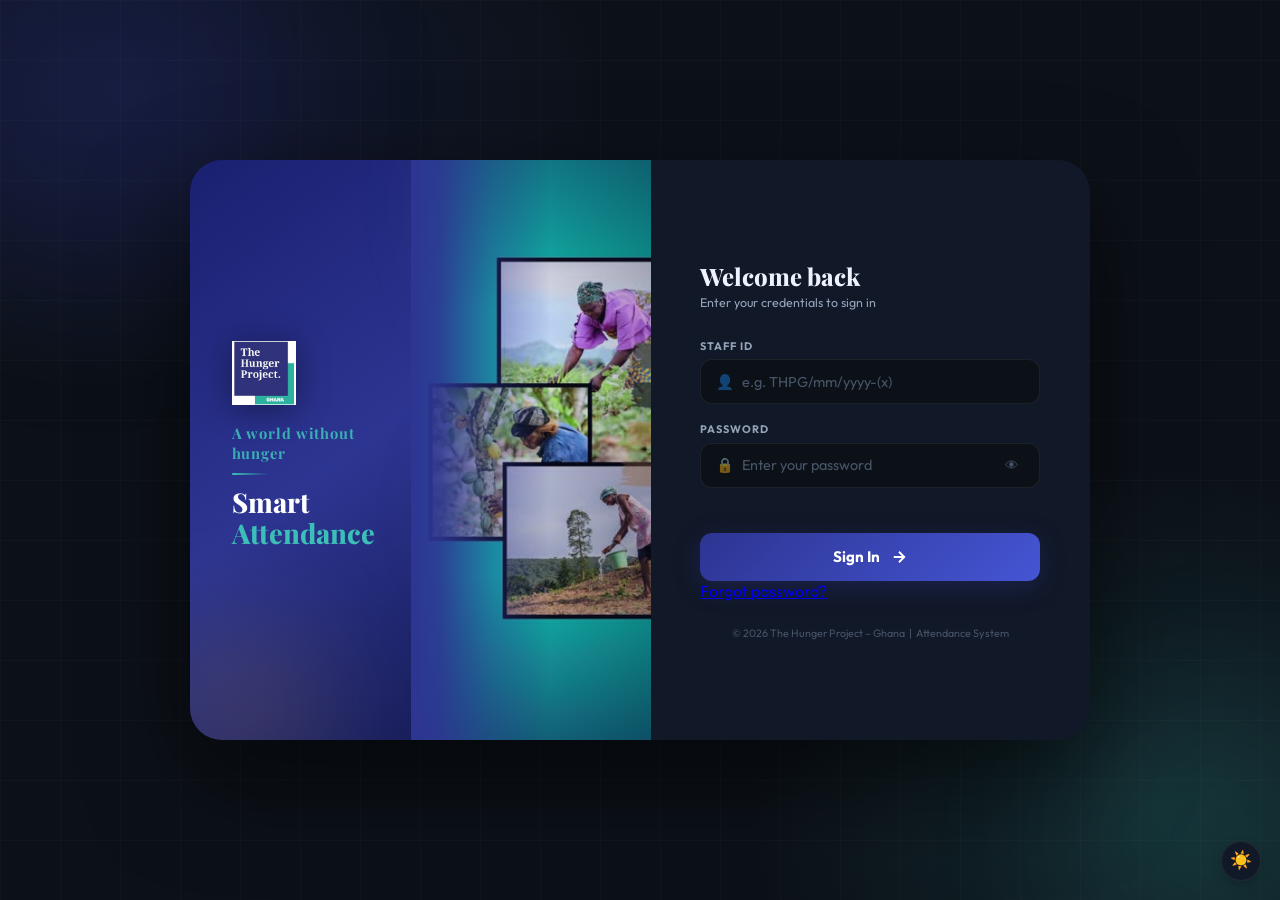
==== index.html @ f808140c "Update index.html" ====
<!DOCTYPE html>
<html lang="en" data-theme="dark">
<head>
<meta charset="UTF-8">
<meta name="viewport" content="width=device-width, initial-scale=1.0">
<link rel="manifest" href="manifest.json">
<meta name="theme-color" content="#2D3592">
<meta name="apple-mobile-web-app-capable" content="yes">
<meta name="apple-mobile-web-app-status-bar-style" content="black-translucent">
<meta name="apple-mobile-web-app-title" content="Attendance">
<link rel="apple-touch-icon" href="icon-192.png">
<title>THP-Ghana Attendance</title>
<link href="https://fonts.googleapis.com/css2?family=Playfair+Display:wght@700;800&family=Outfit:wght@300;400;500;600;700&display=swap" rel="stylesheet">
<link rel="stylesheet" href="styles.css">
<script src="https://cdnjs.cloudflare.com/ajax/libs/qrcodejs/1.0.0/qrcode.min.js"></script>
</head>
<body>

<button class="theme-btn" id="theme-toggle" onclick="toggleTheme()" title="Toggle theme">🌙</button>
<div id="bg"></div>
<div class="orb orb-1"></div><div class="orb orb-2"></div><div class="orb orb-3"></div>
<!-- Loading overlay — blocks UI until data is ready -->
<div id="loading-overlay">
  <div class="lo-ring">
    <div class="lo-spinner"></div>
    <img class="lo-logo" src="[data-uri]" alt="THP">
  </div>
  <div class="lo-text" id="lo-text">Loading your dashboard…</div>
</div>

<div id="setup-banner">
  <p>⚡ <strong>Connect Google Sheets</strong> — Paste your Apps Script URL to enable cloud backup &amp; email notifications</p>
  <input type="text" id="banner-url" placeholder="https://script.google.com/macros/s/AKfycbxYjyPS7HHfVCheKSUi-gYm_a02tpxhz4aleReROhkvE8Zv3dFxdkKAJzH16gHcIsD77g/exec">
  <button class="btn-banner-save" onclick="SYNC.saveUrl('banner-url')">Save &amp; Connect</button>
  <button class="btn-banner-dis"  onclick="SYNC.dismissBanner()">Later</button>
</div>

<!-- ═══ LOGIN ═══ -->
<section id="login-view" class="view active">
  <div class="lc-wrap">
    <!-- Left panel -->
    <div class="lc-left">
      <div class="lc-left-inner">
        <div class="lc-brand-col">
        <img src="[data-uri]" alt="THP-Ghana" class="lc-logo">
        <div class="lc-tagline">A world without hunger</div>
        <div class="lc-rule"></div>
        <div class="lc-title">Smart<br><span>Attendance</span></div>
</div>
        <div class="lc-video-wrap">
          <video class="lc-video" autoplay muted loop playsinline preload="metadata" poster="farmers-poster.jpg">
            <source src="farmers.mp4" type="video/mp4">
          </video>
        </div>
      </div>
      <!-- floating decorations -->
      <div class="lc-blob lc-blob-1"></div>
      <div class="lc-blob lc-blob-2"></div>
      <div class="lc-blob lc-blob-3"></div>
    </div>
    <!-- Right panel — single unified form -->
    <div class="lc-right">
      <div class="lc-form-wrap">
        <div class="lc-form-logo">
          <img src="[data-uri]" alt="THP">
        </div>
        <div class="lc-form-title">Welcome back</div>
        <div class="lc-form-sub">Enter your credentials to sign in</div>
        <div class="lc-field">
          <label>Staff ID</label>
          <div class="lc-input-wrap">
            <span class="lc-icon">👤</span>
            <input type="text" id="uni-id" placeholder="e.g. THPG/mm/yyyy-(x)" autocomplete="off" oninput="this.value=this.value.toUpperCase()">
          </div>
        </div>
        <div class="lc-field">
          <label>Password</label>
          <div class="lc-input-wrap">
            <span class="lc-icon">🔒</span>
            <input type="password" id="uni-pass" placeholder="Enter your password" onkeydown="if(event.key==='Enter')APP.loginAuto()">
            <button class="lc-eye" onclick="togglePass()" id="eye-btn" title="Show/hide">👁</button>
          </div>
        </div>
        <div id="lc-err" class="lc-err"></div>
        <button class="lc-btn" onclick="APP.loginAuto()">
          <span>Sign In</span>
          <svg width="18" height="18" viewBox="0 0 24 24" fill="none" stroke="currentColor" stroke-width="2.5"><path d="M5 12h14M12 5l7 7-7 7"/></svg>
        </button>
        <div class="lc-forgot"><a href="#" onclick="APP.showForgotPass();return false">Forgot password?</a></div>
        <!-- Forgot Password Panel -->
        <div id="forgot-panel" style="display:none">
          <div class="lc-form-title" style="font-size:1.15rem;margin-top:.5rem">Reset Password</div>
          <div class="lc-form-sub">Enter your Staff ID. We'll send a temporary password to your registered email.</div>
          <div class="lc-field">
            <label>Staff ID</label>
            <div class="lc-input-wrap">
              <span class="lc-icon">👤</span>
              <input type="text" id="forgot-id" placeholder="e.g. THPG/mm/yyyy" autocomplete="off" oninput="this.value=this.value.toUpperCase()">
            </div>
          </div>
          <div id="forgot-msg" style="min-height:18px;font-size:.8rem;margin-bottom:.5rem"></div>
          <button class="lc-btn" style="background:linear-gradient(135deg,#3DBFB8,#2D3592)" onclick="APP.forgotPassword()">
            <span>Send Temporary Password</span>
          </button>
          <div class="lc-forgot" style="margin-top:.8rem"><a href="#" onclick="APP.showLoginForm();return false">← Back to Sign In</a></div>
        </div>
        <div class="lc-foot">© 2026 The Hunger Project – Ghana &nbsp;|&nbsp; Attendance System</div>
      </div>
    </div>
  </div>
</section>


<!-- ═══ STAFF VIEW ═══ -->
<section id="staff-view" class="view">
  <div class="topbar"><img src="[data-uri]" alt="Logo"><button class="menu-btn" onclick="toggleSB('sb-staff')">☰</button></div>
  <div class="shell">
    <nav class="sidebar" id="sb-staff">
      <div class="sb-logo"><img src="[data-uri]" alt="Logo"><div class="sb-brand">THP-Ghana<small>Staff Portal</small></div></div>
      <div class="nav-lbl">Menu</div>
      <button class="nav-item active" onclick="showPanel('p-clock','sb-staff',event)"><span class="ico">⏱</span>Clock In / Out</button>
      <button class="nav-item"        onclick="showPanel('p-logs','sb-staff',event)"><span class="ico">📋</span>My Logs</button>
      <button class="nav-item"        onclick="showPanel('p-leave','sb-staff',event);APP._initLeaveForm();APP._markLeaveDecisionsSeen()"><span class="ico">🏖</span>Leave<span class="notif-badge" id="badge-staff-leave"></span></button>
      <button class="nav-item"        onclick="showPanel('st-docs','sb-staff',event);APP.renderStaffDocs();APP.markSeen('doc')"><span class="ico">📁</span>Documents<span class="nv-badge" id="badge-docs"></span></button>
      <button class="nav-item"        onclick="showPanel('st-appraisal','sb-staff',event);APP.renderMyAppraisals()"><span class="ico">📊</span>My Appraisal</button>
      <button class="nav-item"        onclick="showPanel('p-profile','sb-staff',event);APP._renderProfileForm('')"><span class="ico">👤</span>My Profile</button>
      <button class="nav-item"        onclick="showPanel('p-chpw','sb-staff',event)"><span class="ico">🔑</span>Change Password</button>
      <button class="nav-item payroll-tab" id="nav-st-payroll" onclick="showPanel('st-payroll','sb-staff',event);APP.renderPayroll('st-')"><span class="ico">₵</span>Payroll</button>
      <div class="sb-bottom">
        <div class="sync-pill no-url" id="st-sync-chip" style="display:none">⬤ Local only</div>
        <div class="user-chip">
          <div class="av" id="st-av" style="background:#2D3592">U</div>
          <div><div class="u-name" id="st-name">User</div><div class="u-role">Employee</div></div>
        </div>
        <button class="btn-logout" onclick="APP.logout()">Sign Out</button>
      </div>
    </nav>
    <main class="main">
      <!-- Clock -->
      <div id="p-clock" class="panel active">
        <div class="pg-hdr"><h2>Clock In / Out</h2><p id="st-date-hdr"></p></div>
        <div class="clock-box">
          <div><div class="time-display" id="st-time">00:00:00</div><div class="date-display" id="st-date-sub"></div></div>
          <div class="clock-right">
            <span class="sess-badge sess-off" id="sess-badge"><span class="dot"></span><span id="sess-txt">Signed Out</span></span>
            <div class="ctrl-row">
              <div class="unit-display" id="unit-display"></div>
              <select id="work-mode" class="dept-sel" style="min-width:130px;margin-right:.4rem">
                <option value="Office">🏢 Office</option>
                <option value="Home">🏠 Work from Home</option>
                <option value="Field">🌍 Field</option>
                <option value="Work Trip">✈️ Work Trip</option>
              </select>
              <button id="btn-ci" class="btn-in"  onclick="APP.clockIn()">Clock In</button>
              <button id="btn-co" class="btn-out" onclick="APP.clockOut()" disabled>Clock Out</button>
            </div>
            <!-- Work Trip auto-attend panel -->
            <div id="trip-panel" style="display:none;margin-top:.7rem;background:var(--surf2);border:1px solid var(--border);border-radius:10px;padding:.8rem 1rem">
              <h4 style="margin:0 0 .5rem 0;font-size:.88rem">✈️ Register Work Trip</h4>
              <p style="font-size:.76rem;color:var(--text2);margin-bottom:.6rem">You will be auto-marked present for the duration of the trip (no daily clock-in needed).</p>
              <div class="form-row" style="gap:.5rem">
                <div class="field"><label>Trip Start</label><input type="date" id="trip-start"></div>
                <div class="field"><label>Trip End</label><input type="date" id="trip-end"></div>
              </div>
              <div class="field"><label>Destination / Purpose</label><input type="text" id="trip-dest" placeholder="e.g. Tamale — Monitoring visit"></div>
              <button class="btn-add" style="margin-top:.4rem" onclick="APP.registerWorkTrip()">Register Trip &amp; Auto-Mark Attendance</button>
            </div>
          </div>
        </div>
        <div id="early-panel" class="early-box" style="display:none">
          <h4>⚠ Early Departure</h4>
          <p>You have worked less than 8 hours. Please provide a reason before clocking out.</p>
          <select class="dept-sel" id="exit-reason" style="width:100%;margin-bottom:.7rem" onchange="APP.toggleOther(this)">
            <option value="">-- Select Reason --</option>
            <option>Sick Leave</option><option>Official Permission</option><option>Family Emergency</option><option>Medical Appointment</option><option>Other</option>
          </select>
          <textarea class="dept-sel" id="other-reason" placeholder="Provide specific details…" style="display:none;min-height:68px;resize:vertical"></textarea>
          <button class="btn-add" style="margin-top:.6rem" onclick="APP.confirmExit()">Submit &amp; Clock Out</button>
        </div>
        <div class="stats">
          <div class="stat"><div class="stat-lbl">Hours Today</div><div class="stat-val a" id="s-hrs">0.00</div><div class="stat-sub">hours worked</div></div>
          <div class="stat"><div class="stat-lbl">Days This Month</div><div class="stat-val t" id="s-days">0</div><div class="stat-sub">days present</div></div>
          <div class="stat"><div class="stat-lbl">Avg Hours/Day</div><div class="stat-val g" id="s-avg">0.00</div><div class="stat-sub">average</div></div>
          <div class="stat"><div class="stat-lbl">Early Exits</div><div class="stat-val r" id="s-early">0</div><div class="stat-sub">this month</div></div>
        </div>
      <div id="st-feed" style="margin-top:1rem">
        <div class="tcard" style="margin-bottom:1rem"><div class="tcard-hdr"><h4>📣 Announcements<span class="nv-badge" id="badge-ann"></span></h4><div class="t-btns"><button class="bsm" style="background:var(--surf2);color:var(--text2);border:1px solid var(--border)" onclick="APP.markSeen('ann');APP.renderStaffFeed()">✓ Mark all read</button></div></div><div id="st-ann-list" style="padding:1rem 1.3rem"></div></div>
        <div class="tcard"><div class="tcard-hdr"><h4>📁 Documents from HR</h4></div><div class="scr"><table><thead><tr><th>Document</th><th>Category</th><th>Date</th><th style="width:110px"></th></tr></thead><tbody id="st-feed-docs"></tbody></table></div></div>
      </div>
      </div>
      <!-- Logs -->
      <div id="p-logs" class="panel">
        <div class="pg-hdr"><h2>My Attendance Logs</h2><p>Your complete attendance history</p></div>
        <div class="tcard">
          <div class="tcard-hdr"><h4>Records</h4><div class="t-btns"><input class="fi" type="month" id="st-mth" oninput="APP.renderStaffLogs()" style="width:130px"><button class="bsm bsm-navy" onclick="APP.exportCSV('staff')">📊 Export</button></div></div>
          <div class="filter-bar">
            <div class="filter-label">Status:</div>
            <div class="filter-chips">
              <span class="chip chip-all active" onclick="APP.setStFilter('status','',this)">All</span>
              <span class="chip" onclick="APP.setStFilter('status','Active',this)">Active</span>
              <span class="chip" onclick="APP.setStFilter('status','Completed',this)">Done</span>
              <span class="chip" onclick="APP.setStFilter('status','Early',this)">Early</span>
            </div>
          </div>
          <div class="results-bar"><span>Showing <strong id="st-count">0</strong> records</span></div>
          <div class="scr"><table id="st-table"><thead><tr><th class="sortable" onclick="APP.sortTable('st','date')">Date</th><th>Unit</th><th>In</th><th>Out</th><th class="sortable" onclick="APP.sortTable('st','hours')">Hours</th><th class="sortable" onclick="APP.sortTable('st','status')">Status</th></tr></thead><tbody id="st-logs"></tbody></table></div>
        </div>
      </div>
      <!-- Leave -->
      <div id="p-leave" class="panel">
        <div class="pg-hdr"><h2>Leave Management</h2><p>Apply for leave and track your requests</p></div>
        <div id="st-leave-bal" class="leave-bal"></div>
        <div class="add-card">
          <h4>Apply for Leave</h4>
          <p style="font-size:.78rem;color:var(--text2);margin-bottom:1rem">Your request goes to your supervisor first. Once approved, it goes to the Country Leader (Agatha Quayson) for final sign-off.</p>
          <div class="leave-types" id="st-leave-types">
            <div class="ltype-card sel" data-type="Annual Leave"       onclick="APP.selectLeave(this)"><div class="ltype-icon">🌴</div><div class="ltype-name">Annual Leave</div><div class="ltype-days">24 days/yr</div></div>
            <div class="ltype-card"     data-type="Sick Leave"         onclick="APP.selectLeave(this)"><div class="ltype-icon">🏥</div><div class="ltype-name">Sick Leave</div><div class="ltype-days">Medical certificate required</div></div>
            <div class="ltype-card ltype-female" data-type="Maternity Leave" onclick="APP.selectLeave(this)"><div class="ltype-icon">👶</div><div class="ltype-name">Maternity</div><div class="ltype-days">~3 months</div></div>
            <div class="ltype-card ltype-male"   data-type="Paternity Leave" onclick="APP.selectLeave(this)"><div class="ltype-icon">👨‍👶</div><div class="ltype-name">Paternity</div><div class="ltype-days">5 days</div></div>
            <div class="ltype-card"     data-type="Compassionate Leave" onclick="APP.selectLeave(this)"><div class="ltype-icon">🕊</div><div class="ltype-name">Compassionate</div><div class="ltype-days">5 days</div></div>
            <div class="ltype-card"     data-type="Compensatory Leave" onclick="APP.selectLeave(this)"><div class="ltype-icon">⏰</div><div class="ltype-name">Compensatory</div><div class="ltype-days">For extra days worked</div></div>
          </div>
          <div class="form-row">
            <div class="field"><label>Start Date</label><input type="date" id="lv-start" onchange="APP.calcLeaveDays()"></div>
            <div class="field"><label>End Date</label><input type="date" id="lv-end" onchange="APP.calcLeaveDays()"></div>
          </div>
          <div id="lv-days-preview" style="display:none;background:var(--surf2);border:1px solid var(--border);border-radius:10px;padding:.6rem 1rem;margin-bottom:.8rem;font-size:.83rem;">
            <span style="color:var(--text2)">Working days (excl. weekends &amp; holidays):</span> <strong id="lv-days-count" style="color:var(--teal)">0</strong>
          </div>
          <!-- Compensatory reference dates -->
          <div id="lv-comp-dates" style="display:none">
            <div class="field"><label>Dates Worked (weekends/holidays you worked)</label><input type="text" id="lv-comp-ref" placeholder="e.g. Sat 15 Mar, Sun 16 Mar 2026"></div>
          </div>
          <div class="field"><label>Reason / Notes</label><textarea id="lv-reason" placeholder="Briefly describe the reason for your leave request…"></textarea></div>
          <!-- Handover Note -->
          <div class="field"><label>Handover Note <span style="font-size:.72rem;color:var(--text3)">(optional — your supervisor can download this)</span></label><textarea id="lv-handover" placeholder="Key tasks, contacts, pending items your team needs to cover…" style="min-height:70px"></textarea></div>
          <!-- Supervisor + Final Approver row — hidden for direct-to-CL staff -->
          <div id="lv-routing-block">
            <div class="field" id="lv-supervisor-field">
              <label>Supervisor <span style="color:var(--red)">*</span></label>
              <select id="lv-supervisor-sel" onchange="APP._onSupChange()">
                <option value="">— Select supervisor —</option>
              </select>
            </div>
            <input type="hidden" id="lv-final-sel" value="THPG/12/2024">
            <div style="font-size:.78rem;color:var(--text2);margin-bottom:.8rem;padding:.5rem .8rem;background:var(--surf2);border-radius:8px;border:1px solid var(--border)">
              Final approval by: <strong style="color:var(--teal)">Agatha Quayson — Country Leader</strong>
            </div>

          </div>
          <!-- Direct-to-approver notice for Edna/Ernest/Francis/Solomon/Esther -->
          <div id="lv-direct-block" style="display:none;background:var(--surf2);border:1px solid var(--border);border-radius:10px;padding:.6rem 1rem;margin-bottom:.8rem;font-size:.83rem;color:var(--text2)">
            📋 Your leave goes directly to: <strong style="color:var(--gold)">Agatha Quayson (Country Leader)</strong>
          </div>
          <!-- Sick note upload -->
          <div id="lv-sick-upload" style="display:none">
            <div class="field">
              <label>Medical Certificate <span style="color:var(--red)">*</span></label>
              <div class="upload-box" id="lv-upload-box" onclick="$('lv-sick-file').click()">
                <div class="upload-ico">📎</div>
                <div class="upload-txt">Click to upload medical certificate<br><span style="font-size:.72rem;color:var(--text3)">Must be signed by a medical professional — PDF, JPG or PNG, max 5MB</span></div>
                <input type="file" id="lv-sick-file" accept=".pdf,.jpg,.jpeg,.png" style="display:none" onchange="APP.handleSickFile(this)">
              </div>
              <div id="lv-file-name" style="font-size:.76rem;color:var(--teal);margin-top:.3rem"></div>
            </div>
          </div>
          <div id="lv-err" style="min-height:18px;font-size:.8rem;color:var(--red);margin-bottom:.5rem"></div>
          <button class="btn-add" onclick="APP.applyLeave()">Submit Leave Request</button>
        </div>
        <div class="tcard">
          <div class="tcard-hdr"><h4>My Leave History</h4></div>
          <div class="scr"><table><thead><tr><th>Type</th><th>Start</th><th>End</th><th>Days</th><th>Supervisor</th><th>Final Approver</th><th>Status</th><th>Note</th></tr></thead><tbody id="st-leave-body"></tbody></table></div>
        </div>
      </div>
      <!-- My QR -->
      <div id="p-myqr" class="panel">
        <div class="pg-hdr"><h2>My QR Code</h2><p>Display or share for quick clock-in</p></div>
        <div class="qr-hero">
          <div class="qr-frame" id="st-qr-box"></div>
          <div class="qr-info"><h3>Your Personal QR</h3><p>When scanned, opens the attendance portal with your profile pre-loaded.</p><div class="qr-url" id="st-qr-url">Generating…</div><button class="btn-white" onclick="APP.dlQR('st-qr-box','Staff_QR')">⬇ Download QR</button></div>
        </div>
      </div>
      <!-- My Profile -->
      <div id="p-profile" class="panel">
        <div class="pg-hdr"><h2>My Profile</h2><p>Update your contact information</p></div>
        <div class="add-card" style="max-width:520px">
          <h4>👤 <span id="prof-name">Staff</span></h4>
          <div style="font-size:.8rem;color:var(--text2);margin-bottom:1rem"><span id="prof-unit">—</span> · <span id="prof-role">Staff</span></div>
          <div class="field"><label>Email Address</label><input type="email" id="prof-email" placeholder="your.name@thp.org"></div>
          <div class="field"><label>Date of Birth</label><input type="date" id="prof-dob"></div>
          <div class="field"><label>Phone Number</label><input type="tel" id="prof-phone" placeholder="e.g. 0244 xxx xxx"></div>
          <div class="field"><label>Emergency Contact (Name &amp; Phone)</label><input type="text" id="prof-emergency" placeholder="e.g. Sister Akos — 020 xxx xxxx"></div>
          <div id="prof-msg" style="min-height:18px;font-size:.82rem;margin-top:.4rem"></div>
          <button class="btn-add" onclick="APP.saveProfile('')">💾 Save Profile</button>
        </div>
      </div>
      <!-- Change Password -->
      <div id="st-payroll" class="panel">
        <div class="pg-hdr"><h2>₵ Payroll</h2><p>Monthly salary processing, payslips and statutory returns</p></div>
        <div class="tcard"><div class="tcard-hdr"><h4>Monthly Run</h4>
          <div class="t-btns" style="flex-wrap:wrap;gap:.4rem">
            <input class="fi" type="month" id="st-pay-month" style="width:150px" onchange="APP.renderPayroll('st-')">
            <button class="bsm bsm-teal" onclick="APP.renderPayroll('st-')">🔄 Recalculate</button>
            <button class="bsm bsm-navy" onclick="APP.savePayrollRun('st-')">💾 Save Run</button>
            <button class="bsm bsm-gold" onclick="APP.exportPayrollCSV('st-')">📊 CSV</button>
            <button class="bsm" style="background:linear-gradient(135deg,#0f766e,#0d9488);color:#fff" onclick="APP.exportBankAdvice('st-')">🏦 Bank Advice</button>
            <button class="bsm" style="background:linear-gradient(135deg,#7c2d12,#c2410c);color:#fff" onclick="APP.exportStatutory('st-')">🏛 Statutory</button>
            <button class="bsm" style="background:linear-gradient(135deg,#334155,#475569);color:#fff" onclick="APP.previewPayslip('st-')">🧾 Preview Payslip</button>
            <button class="bsm" style="background:linear-gradient(135deg,#166534,#16a34a);color:#fff" onclick="APP.emailPayslips('st-')">📧 Email Payslips</button>
            <button class="bsm bsm-gold" onclick="APP.printSection('st-payroll','Payroll Run')">🖨 Print</button>
          </div></div>
          <div id="st-pay-summary" class="contract-summary"></div>
          <div class="scr"><table><thead><tr><th>Staff</th><th>Basic</th><th>Allowances</th><th>Gross</th><th>SSNIT 5.5%</th><th>Tier 3</th><th>PAYE</th><th>Net Pay</th><th>Employer Cost</th><th style="width:80px"></th></tr></thead><tbody id="st-pay-body"></tbody></table></div>
        </div>
        <div class="tcard" style="margin-top:1rem"><div class="tcard-hdr"><h4>Statutory Settings</h4><div class="t-btns"><button class="bsm bsm-navy" onclick="APP.savePaySettings('st-')">💾 Save Settings</button></div></div>
          <div style="display:flex;gap:.6rem;flex-wrap:wrap;padding:1rem 1.3rem;font-size:.78rem">
            <label>SSNIT Employee % <input class="fi" type="number" step="0.1" id="st-ps-emp" style="width:80px"></label>
            <label>SSNIT Employer % <input class="fi" type="number" step="0.1" id="st-ps-empr" style="width:80px"></label>
            <label>SSNIT Ceiling (GH₵/mo) <input class="fi" type="number" id="st-ps-ceil" style="width:110px"></label>
            <label>Tier 3 Max % <input class="fi" type="number" step="0.1" id="st-ps-t3" style="width:80px"></label>
            <label>Extra Tax Relief % (Tier 2) <input class="fi" type="number" step="0.1" id="st-ps-relief" style="width:80px"></label>
          </div>
          <div style="padding:0 1.3rem 1rem;font-size:.72rem;color:var(--text3)">PAYE bands (2026 defaults): 490@0% · 110@5% · 130@10% · 3,166.67@17.5% · 16,000@25% · 30,520@30% · above@35%. Salaries are entered per staff via ✏ Setup on each row.</div>
        </div>
      </div>
      <div id="st-appraisal" class="panel">
        <div class="pg-hdr"><h2>📊 My Appraisal</h2><p>Complete your self-assessment and submit it to your supervisor</p></div>
        <div class="tcard">
          <div class="tcard-hdr"><h4>My Reviews</h4><div class="t-btns"><button class="btn-add" style="margin:0" onclick="APP.openMyAppraisal()">＋ Start Self-Assessment</button></div></div>
          <div class="scr"><table><thead><tr><th>Period</th><th>Type</th><th>Supervisor</th><th>Self Score</th><th>Status</th><th style="width:90px"></th></tr></thead><tbody id="st-apr-body"></tbody></table></div>
        </div>
        <div style="padding:.6rem 1rem;background:var(--surf2);border-radius:10px;font-size:.78rem;color:var(--text2);line-height:1.6;margin-top:1rem">
          <strong>How it works:</strong> rate yourself 1–5 against each KPI, add your comments, choose your supervisor and submit. Your supervisor then adds their ratings, and HR and the Country Leader receive the completed review. Once submitted you can view but not change it.
        </div>
      </div>
      <div id="st-docs" class="panel">
        <div class="pg-hdr"><h2>📁 Documents</h2><p>Organizational documents shared by HR</p></div>
        <div class="tcard"><div class="scr"><table><thead><tr><th>Document</th><th>Category</th><th>Date</th><th style="width:100px"></th></tr></thead><tbody id="st-docs-body"></tbody></table></div></div>
      </div>
      <div id="p-chpw" class="panel">
        <div class="pg-hdr"><h2>Change Password</h2><p>Update your account password</p></div>
        <div class="add-card" style="max-width:480px">
          <h4>🔑 Set New Password</h4>
          <div id="chpw-first-notice" class="chpw-notice">
            <span>🔐</span>
            <div>
              <strong>First time signing in?</strong>
              <p>You are using a default password. Please change it now to secure your account.</p>
            </div>
          </div>
          <div class="field"><label>Current Password</label><input type="password" id="chpw-old" placeholder="Enter your current password" autocomplete="current-password"></div>
          <div class="field"><label>New Password</label><input type="password" id="chpw-new" placeholder="At least 4 characters" autocomplete="new-password"></div>
          <div class="field"><label>Confirm New Password</label><input type="password" id="chpw-confirm" placeholder="Repeat new password" autocomplete="new-password"></div>
          <div id="chpw-msg" style="min-height:18px;font-size:.82rem;margin-top:.4rem"></div>
          <div style="font-size:.75rem;color:var(--text3);margin-bottom:.6rem">⚠ If you use multiple devices, your new password will apply on all devices after the next sync.</div>
          <button class="btn-add" onclick="APP.changePassword()">Update Password</button>
        </div>
      </div>
    </main>
  </div>
  <!-- Mobile header + nav -->
  <nav class="mob-nav" id="mob-nav-staff">
    <div class="mob-header">
      <div class="mob-header-left">
        <button class="mob-menu-btn" onclick="toggleSB('sb-staff')" aria-label="Menu">☰</button>
        <div class="mob-hav" id="mob-st-av" style="background:#2D3592">U</div>
        <div><div class="mob-hname" id="mob-st-name">Staff</div><div class="mob-hrole">Employee · THP-Ghana</div></div>
      </div>
      <button class="mob-signout" onclick="APP.logout()">Sign Out</button>
    </div>
    <div class="mob-tabs">
      <button class="mob-tab active" onclick="showPanel('p-clock','sb-staff',event);APP._setMobTab('mob-nav-staff',0)"><span class="mico">⏱</span>Clock</button>
      <button class="mob-tab" onclick="showPanel('p-logs','sb-staff',event);APP._setMobTab('mob-nav-staff',1)"><span class="mico">📋</span>Logs</button>
      <button class="mob-tab" onclick="showPanel('p-leave','sb-staff',event);APP._initLeaveForm();APP._markLeaveDecisionsSeen();APP._setMobTab('mob-nav-staff',2)"><span class="mico">🏖</span><span class="mob-notif" id="mob-badge-staff-leave"></span>Leave</button>
      <button class="mob-tab" onclick="showPanel('st-docs','sb-staff',event);APP.renderStaffDocs();APP.markSeen('doc')"><span class="mico">📁</span><span class="mob-notif" id="mob-badge-docs"></span>Docs</button>
      <button class="mob-tab" onclick="showPanel('st-appraisal','sb-staff',event);APP.renderMyAppraisals()"><span class="mico">📊</span>Appraisal</button>
      <button class="mob-tab payroll-tab" onclick="showPanel('st-payroll','sb-staff',event);APP.renderPayroll('st-')"><span class="mico">₵</span>Payroll</button>
      <button class="mob-tab" onclick="showPanel('p-profile','sb-staff',event);APP._renderProfileForm('');APP._setMobTab('mob-nav-staff',3)"><span class="mico">👤</span>Profile</button>
      <button class="mob-tab" onclick="showPanel('p-chpw','sb-staff',event);APP._setMobTab('mob-nav-staff',4)"><span class="mico">🔑</span>Password</button>
    </div>
  </nav>
</section>
<section id="manager-view" class="view">
  <div class="topbar"><img src="[data-uri]" alt="Logo"><button class="menu-btn" onclick="toggleSB('sb-mgr')">☰</button></div>
  <div class="shell">
    <nav class="sidebar" id="sb-mgr">
      <div class="sb-logo"><img src="[data-uri]" alt="Logo"><div class="sb-brand">Manager<small>THP-Ghana</small></div></div>
      <div class="nav-lbl">Overview</div>
      <div class="nav-group" id="grp-mgr-main">
        <button class="nav-grp-hdr" onclick="toggleNavGroup('grp-mgr-main')"><span class="ico">🏠</span><span class="grp-label">Overview</span><span class="grp-caret">▾</span></button>
        <div class="nav-grp-body">
        <button class="nav-item active" onclick="showPanel('m-dash','sb-mgr',event)"><span class="ico">📊</span>Dashboard</button>
        <button class="nav-item"        onclick="showPanel('m-clock','sb-mgr',event)"><span class="ico">⏱</span>Clock In / Out</button>
        <button class="nav-item"        onclick="showPanel('m-mylogs','sb-mgr',event);APP.renderMgrMyLogs()"><span class="ico">📝</span>My Logs</button>
        <button class="nav-item"        onclick="showPanel('m-myleave','sb-mgr',event);APP._renderMgrLeaveBal();APP.renderMgrMyLeave()"><span class="ico">🌴</span>My Leave</button>
        </div>
      </div>
      <div class="nav-group" id="grp-mgr-team">
        <button class="nav-grp-hdr" onclick="toggleNavGroup('grp-mgr-team')"><span class="ico">👥</span><span class="grp-label">Team</span><span class="grp-caret">▾</span></button>
        <div class="nav-grp-body">
        <button class="nav-item"        onclick="showPanel('m-recs','sb-mgr',event)"><span class="ico">📋</span>Team Records</button>
        <button class="nav-item" id="nav-mgr-leave" onclick="showPanel('m-leave','sb-mgr',event);APP.loadLeave()"><span class="ico">🏖</span><span id="nav-mgr-leave-text">Leave Review</span><span class="notif-badge" id="badge-mgr-leave"></span></button>
        <button class="nav-item" id="nav-mgr-history" onclick="showPanel('m-leave-history','sb-mgr',event);APP.renderLeaveHistory()"><span class="ico">📒</span>Leave History</button>
        <button class="nav-item" id="nav-mgr-report" onclick="showPanel('m-report','sb-mgr',event);APP.renderMgrReport()"><span class="ico">📈</span>Reports</button>
        </div>
      </div>
      <div class="nav-group" id="grp-mgr-hr">
        <button class="nav-grp-hdr collapsed" onclick="toggleNavGroup('grp-mgr-hr')"><span class="ico">🗂</span><span class="grp-label">Human Resources</span><span class="grp-caret">▾</span></button>
        <div class="nav-grp-body">
        <button class="nav-item contract-tab" id="nav-mgr-contract" onclick="showPanel('m-contracts','sb-mgr',event);APP.renderContracts('m-')"><span class="ico">📄</span>Contracts</button>
        <button class="nav-item hr-tab" id="nav-mgr-hrfiles" onclick="showPanel('m-hrfiles','sb-mgr',event);APP.renderHRFiles('m-')"><span class="ico">🗂</span>Staff Files</button>
        <button class="nav-item hr-tab" onclick="showPanel('m-birthdays','sb-mgr',event);APP.renderBirthdays('m-')"><span class="ico">🎂</span>Birthdays</button>
        <button class="nav-item hr-tab" onclick="showPanel('m-announce','sb-mgr',event);APP.renderAnnouncements('m-')"><span class="ico">📣</span>Announcements</button>
        <button class="nav-item hr-tab" onclick="showPanel('m-filemgr','sb-mgr',event);APP.renderFileMgr('m-')"><span class="ico">📁</span>File Manager</button>
        <button class="nav-item hr-tab" onclick="showPanel('m-performance','sb-mgr',event);APP.renderPerf('m-')"><span class="ico">📊</span>Performance</button>
        <button class="nav-item hr-tab" onclick="showPanel('m-recruit','sb-mgr',event);APP.renderRecruit('m-')"><span class="ico">🧑‍💼</span>Recruitment</button>
        <button class="nav-item hr-tab" onclick="showPanel('m-training','sb-mgr',event);APP.renderTraining('m-')"><span class="ico">🎓</span>Training</button>
        <button class="nav-item cases-tab" id="nav-mgr-cases" onclick="showPanel('m-cases','sb-mgr',event);APP.renderCases('m-')"><span class="ico">⚖</span>Lifecycle &amp; Cases</button>
        <button class="nav-item hr-tab" onclick="showPanel('m-orgchart','sb-mgr',event);APP.renderOrgChart('m-')"><span class="ico">🌳</span>Org Chart</button>
  <button class="nav-item hr-tab" onclick="showPanel('m-assistant','sb-mgr',event);APP.initAssistant()"><span class="ico">✨</span>Ask HR</button>
  <button class="nav-item hr-tab" onclick="showPanel('m-audit','sb-mgr',event);APP.renderAudit()"><span class="ico">🛡</span>Audit Trail</button>
        </div>
      </div>
      <div class="nav-group" id="grp-mgr-fin">
        <button class="nav-grp-hdr collapsed" onclick="toggleNavGroup('grp-mgr-fin')"><span class="ico">₵</span><span class="grp-label">Finance</span><span class="grp-caret">▾</span></button>
        <div class="nav-grp-body">
        <button class="nav-item payroll-tab" id="nav-mgr-payroll" onclick="showPanel('m-payroll','sb-mgr',event);APP.renderPayroll('m-')"><span class="ico">₵</span>Payroll</button>
        </div>
      </div>
      <div class="nav-group" id="grp-mgr-acct">
        <button class="nav-grp-hdr collapsed" onclick="toggleNavGroup('grp-mgr-acct')"><span class="ico">👤</span><span class="grp-label">My Account</span><span class="grp-caret">▾</span></button>
        <div class="nav-grp-body">
        <button class="nav-item"        onclick="showPanel('m-profile','sb-mgr',event);APP._renderProfileForm('m-')"><span class="ico">👤</span>My Profile</button>
        <button class="nav-item cl-only-tab" id="nav-mgr-deleg" onclick="showPanel('m-delegation','sb-mgr',event);APP.renderDelegation('m-')"><span class="ico">🔄</span>Delegation</button>
        <button class="nav-item"        onclick="showPanel('m-chpw','sb-mgr',event)"><span class="ico">🔑</span>Change Password</button>
        </div>
      </div>
</nav>
    <main class="main">
      <div id="m-myleave" class="panel">
        <div class="pg-hdr"><h2>My Leave</h2><p>Apply for leave and track your requests</p></div>
        <div id="mgr-leave-bal" class="leave-bal"></div>
        <div class="add-card">
          <h4>Apply for Leave</h4>
          <p style="font-size:.78rem;color:var(--text2);margin-bottom:1rem">Your request goes directly to Supervisors & CL for approval. All leave days exclude weekends and public holidays.</p>
          <div class="leave-types" id="mgr-leave-types">
            <div class="ltype-card sel" data-type="Annual Leave"       onclick="APP.selectLeave(this)"><div class="ltype-icon">🌴</div><div class="ltype-name">Annual Leave</div><div class="ltype-days">24 days/yr</div></div>
            <div class="ltype-card"     data-type="Sick Leave"         onclick="APP.selectLeave(this)"><div class="ltype-icon">🏥</div><div class="ltype-name">Sick Leave</div><div class="ltype-days">Medical certificate required</div></div>
            <div class="ltype-card ltype-female" data-type="Maternity Leave" onclick="APP.selectLeave(this)"><div class="ltype-icon">👶</div><div class="ltype-name">Maternity</div><div class="ltype-days">~3 months</div></div>
            <div class="ltype-card ltype-male"   data-type="Paternity Leave" onclick="APP.selectLeave(this)"><div class="ltype-icon">👨‍👶</div><div class="ltype-name">Paternity</div><div class="ltype-days">5 days</div></div>
            <div class="ltype-card"     data-type="Compassionate Leave" onclick="APP.selectLeave(this)"><div class="ltype-icon">🕊</div><div class="ltype-name">Compassionate</div><div class="ltype-days">5 days</div></div>
            <div class="ltype-card"     data-type="Compensatory Leave" onclick="APP.selectLeave(this)"><div class="ltype-icon">⏰</div><div class="ltype-name">Compensatory</div><div class="ltype-days">For extra days worked</div></div>
          </div>
          <div class="form-row">
            <div class="field"><label>Start Date</label><input type="date" id="mlv-start" onchange="APP.calcLeaveDays()"></div>
            <div class="field"><label>End Date</label><input type="date" id="mlv-end" onchange="APP.calcLeaveDays()"></div>
          </div>
          <div id="mlv-days-preview" style="display:none;background:var(--surf2);border:1px solid var(--border);border-radius:10px;padding:.6rem 1rem;margin-bottom:.8rem;font-size:.83rem;">
            <span style="color:var(--text2)">Working days (excl. weekends &amp; holidays):</span> <strong id="mlv-days-count" style="color:var(--teal)">0</strong>
          </div>
          <!-- Compensatory reference dates -->
          <div id="mlv-comp-dates" style="display:none">
            <div class="field"><label>Dates Worked (weekends/holidays you worked)</label><input type="text" id="mlv-comp-ref" placeholder="e.g. Sat 15 Mar, Sun 16 Mar 2026"></div>
          </div>
          <div class="field"><label>Reason / Notes</label><textarea id="mlv-reason" placeholder="Briefly describe the reason for your leave request…"></textarea></div>
          <!-- Handover Note -->
          <div class="field"><label>Handover Note <span style="font-size:.72rem;color:var(--text3)">(optional — your supervisor can download this)</span></label><textarea id="mlv-handover" placeholder="Key tasks, contacts, pending items your team needs to cover…" style="min-height:70px"></textarea></div>
          <div id="mlv-sick-upload" style="display:none">
            <div class="field">
              <label>Medical Certificate <span style="color:var(--red)">*</span></label>
              <div class="upload-box" id="mlv-upload-box" onclick="$('mlv-sick-file').click()">
                <div class="upload-ico">📎</div>
                <div class="upload-txt">Click to upload medical certificate<br><span style="font-size:.72rem;color:var(--text3)">Must be signed by a medical professional — PDF, JPG or PNG, max 5MB</span></div>
                <input type="file" id="mlv-sick-file" accept=".pdf,.jpg,.jpeg,.png" style="display:none" onchange="APP.handleSickFile(this)">
              </div>
              <div id="mlv-file-name" style="font-size:.76rem;color:var(--teal);margin-top:.3rem"></div>
            </div>
          </div>
          <div id="mlv-err" style="min-height:18px;font-size:.8rem;color:var(--red);margin-bottom:.5rem"></div>
          <button class="btn-add" onclick="APP.applyLeave()">Submit Leave Request</button>
        </div>
        <div class="tcard">
          <div class="tcard-hdr"><h4>My Leave History</h4></div>
          <div class="scr"><table><thead><tr><th>Type</th><th>Start</th><th>End</th><th>Days</th><th>Final Approver</th><th>Note</th></tr></thead><tbody id="mgr-myleave-body"></tbody></table></div>
        </div>
      </div>
      <div id="m-clock" class="panel">
        <div class="pg-hdr"><h2>Clock In / Out</h2><p id="m-date-hdr"></p></div>
        <div class="clock-box">
          <div><div class="time-display" id="m-time">00:00:00</div><div class="date-display" id="m-date-sub"></div></div>
          <div class="clock-right">
            <span class="sess-badge sess-off" id="m-sess-badge"><span class="dot"></span><span id="m-sess-txt">Signed Out</span></span>
            <div class="ctrl-row">
              <div class="unit-display" id="m-unit-display"></div>
              <select id="m-work-mode" class="dept-sel" style="min-width:130px;margin-right:.4rem">
                <option value="Office">🏢 Office</option>
                <option value="Home">🏠 Work from Home</option>
                <option value="Field">🌍 Field</option>
                <option value="Work Trip">✈️ Work Trip</option>
              </select>
              <button id="m-btn-ci" class="btn-in"  onclick="APP.clockIn()">Clock In</button>
              <button id="m-btn-co" class="btn-out" onclick="APP.clockOut()" disabled>Clock Out</button>
            </div>
            <!-- Work Trip auto-attend panel (manager) -->
            <div id="m-trip-panel" style="display:none;margin-top:.7rem;background:var(--surf2);border:1px solid var(--border);border-radius:10px;padding:.8rem 1rem">
              <h4 style="margin:0 0 .5rem 0;font-size:.88rem">✈️ Register Work Trip</h4>
              <p style="font-size:.76rem;color:var(--text2);margin-bottom:.6rem">You will be auto-marked present for the duration of the trip (no daily clock-in needed).</p>
              <div class="form-row" style="gap:.5rem">
                <div class="field"><label>Trip Start</label><input type="date" id="m-trip-start"></div>
                <div class="field"><label>Trip End</label><input type="date" id="m-trip-end"></div>
              </div>
              <div class="field"><label>Destination / Purpose</label><input type="text" id="m-trip-dest" placeholder="e.g. Tamale — Monitoring visit"></div>
              <button class="btn-add" style="margin-top:.4rem" onclick="APP.registerWorkTrip()">Register Trip &amp; Auto-Mark Attendance</button>
            </div>
          </div>
        </div>
        <div id="m-early-panel" class="early-box" style="display:none">
          <h4>⚠ Early Departure</h4>
          <p>You have worked less than 8 hours. Please provide a reason before clocking out.</p>
          <select class="dept-sel" id="m-exit-reason" style="width:100%;margin-bottom:.7rem" onchange="APP.toggleOther(this)">
            <option value="">-- Select Reason --</option>
            <option>Sick Leave</option><option>Official Permission</option><option>Family Emergency</option><option>Medical Appointment</option><option>Other</option>
          </select>
          <textarea class="dept-sel" id="m-other-reason" placeholder="Provide specific details…" style="display:none;min-height:68px;resize:vertical"></textarea>
          <button class="btn-add" style="margin-top:.6rem" onclick="APP.confirmExit()">Submit &amp; Clock Out</button>
        </div>
        <div class="stats">
          <div class="stat"><div class="stat-lbl">Hours Today</div><div class="stat-val a" id="m-hrs">0.00</div><div class="stat-sub">hours worked</div></div>
          <div class="stat"><div class="stat-lbl">Days This Month</div><div class="stat-val t" id="m-days">0</div><div class="stat-sub">days present</div></div>
          <div class="stat"><div class="stat-lbl">Avg Hours/Day</div><div class="stat-val g" id="m-avg">0.00</div><div class="stat-sub">average</div></div>
          <div class="stat"><div class="stat-lbl">Early Exits</div><div class="stat-val r" id="m-early">0</div><div class="stat-sub">this month</div></div>
        </div>
      </div>
      <div id="m-dash" class="panel active">
        <div class="pg-hdr"><h2>Team Dashboard</h2><p id="mgr-date"></p></div>
        <div class="stats" id="mgr-stats"></div>
        <div id="m-hd-wrap" class="hr-tab">
          <div class="tcard" style="margin-top:1rem"><div class="tcard-hdr"><h4>📈 HR Analytics</h4><div class="t-btns"><button class="bsm bsm-teal" onclick="APP.renderHRDash('m-')">🔄 Refresh</button></div></div>
            <div id="m-hd-strip1" class="contract-summary"></div>
            <div id="m-hd-strip2" class="contract-summary" style="border-top:none"></div>
          </div>
          <div class="tcard" style="margin-top:1rem"><div class="tcard-hdr"><h4>🎂 Birthdays This Month</h4></div><div id="m-hd-bdays" style="padding:1rem 1.3rem;display:flex;flex-wrap:wrap;gap:.8rem"></div></div>
          <div style="display:flex;gap:1rem;flex-wrap:wrap;margin-top:1rem">
            <div class="tcard" style="flex:1;min-width:280px"><div class="tcard-hdr"><h4>Department Ratio</h4></div><div id="m-hd-units" style="padding:1rem 1.3rem"></div></div>
            <div class="tcard" style="flex:1;min-width:280px"><div class="tcard-hdr"><h4>Employment Status</h4></div><div id="m-hd-emp" style="padding:1rem 1.3rem"></div></div>
          </div>
        </div>
        <div class="tcard">
          <div class="tcard-hdr"><h4>📋 Today's Attendance</h4></div>
          <div class="scr"><table><thead><tr><th>Name</th><th>Unit</th><th>In</th><th>Out</th><th>Hours</th><th>Status</th></tr></thead><tbody id="mgr-today"></tbody></table></div>
        </div>
      </div>
      <div id="m-recs" class="panel">
        <div class="pg-hdr"><h2>Team Records</h2><p>Attendance records for your unit</p></div>
        <div class="tcard">
          <div class="tcard-hdr"><h4>Records</h4><div class="t-btns"><input class="fi" type="month" id="mgr-mth" oninput="APP.renderMgrRecs()" style="width:130px"><button class="bsm bsm-navy" onclick="APP.exportCSV('manager')">📊 Export</button></div></div>
          <div class="filter-bar">
            <div class="fi-wrap" style="flex:1;min-width:150px;max-width:260px"><svg viewBox="0 0 24 24" fill="none" stroke="currentColor" stroke-width="2" width="14" height="14" style="flex-shrink:0;color:var(--text3)"><circle cx="11" cy="11" r="8"/><path d="m21 21-4.35-4.35"/></svg><input class="fi" type="text" id="mgr-srch" placeholder="Search name…" oninput="APP.renderMgrRecs()"></div>
            <div class="filter-divider"></div>
            <div class="filter-label">Status:</div>
            <div class="filter-chips">
              <span class="chip chip-all active" onclick="APP.setMgrFilter('status','',this)">All</span>
              <span class="chip" onclick="APP.setMgrFilter('status','Active',this)">Active</span>
              <span class="chip" onclick="APP.setMgrFilter('status','Completed',this)">Done</span>
              <span class="chip" onclick="APP.setMgrFilter('status','Early',this)">Early</span>
            </div>
            <button class="clear-btn" onclick="APP.clearMgrFilters()">✕ Clear</button>
          </div>
          <div class="results-bar"><span>Showing <strong id="mgr-count">0</strong> records</span></div>
          <div class="scr"><table id="mgr-table"><thead><tr><th class="sortable" onclick="APP.sortTable('mgr','date')">Date</th><th class="sortable" onclick="APP.sortTable('mgr','name')">Name</th><th>In</th><th>Out</th><th class="sortable" onclick="APP.sortTable('mgr','hours')">Hours</th><th class="sortable" onclick="APP.sortTable('mgr','status')">Status</th></tr></thead><tbody id="mgr-recs-body"></tbody></table></div>
        </div>
      </div>
      <!-- My Logs (personal attendance for managers) -->
      <div id="m-mylogs" class="panel">
        <div class="pg-hdr"><h2>My Attendance Logs</h2><p>Your personal attendance history</p></div>
        <div class="tcard">
          <div class="tcard-hdr"><h4>Records</h4><div class="t-btns"><input class="fi" type="month" id="mgr-my-mth" oninput="APP.renderMgrMyLogs()" style="width:130px"><button class="bsm bsm-navy" onclick="APP.exportCSV('mgr-my')">📊 Export</button></div></div>
          <div class="results-bar"><span>Showing <strong id="mgr-my-count">0</strong> records</span></div>
          <div class="scr"><table><thead><tr><th>Date</th><th>Unit</th><th>In</th><th>Out</th><th>Hours</th><th>Status</th></tr></thead><tbody id="mgr-my-logs-body"></tbody></table></div>
        </div>
      </div>
      <div id="m-leave" class="panel">
        <div class="pg-hdr"><h2 id="mgr-leave-title">Leave Review</h2><p id="mgr-leave-subtitle">Review leave requests from your team — your decision forwards them to the Country Leader for final sign-off</p></div>
        <div class="tcard">
          <div class="tcard-hdr"><h4>Pending My Review</h4><button class="bsm bsm-teal" onclick="APP.loadLeave()">🔄 Refresh</button></div>
          <div class="scr"><table><thead><tr><th>Staff</th><th>Type</th><th>Dates</th><th>Days</th><th>Reason</th><th>Doc</th><th>Action</th></tr></thead><tbody id="mgr-leave-body"></tbody></table></div>
        </div>
      </div>
      <!-- Manager Reports -->
      <div id="m-report" class="panel">
        <div class="pg-hdr"><h2>Attendance Report</h2><p id="m-report-sub">Present staff attendance summary</p></div>
        <div class="tcard">
          <div class="tcard-hdr"><h4>Records</h4>
            <div class="t-btns" style="flex-wrap:wrap;gap:.4rem">
              <div style="display:flex;align-items:center;gap:.3rem;font-size:.76rem;color:var(--text2)">
                <span>From</span><input class="fi" type="date" id="mgr-rep-from" oninput="APP.renderMgrReport()" style="width:130px">
                <span>To</span><input class="fi" type="date" id="mgr-rep-to" oninput="APP.renderMgrReport()" style="width:130px">
                <button class="bsm" style="background:var(--surf2);color:var(--text2);border:1px solid var(--border)" onclick="APP.clearMgrRepDates()">✕</button>
              </div>
              <div style="display:flex;align-items:center;gap:.3rem;font-size:.76rem;color:var(--text2)">
                <span>🔍</span><input class="fi" type="text" id="mgr-rep-staff" placeholder="Staff ID or Name…" oninput="APP.renderMgrReport()" style="width:160px">
                <select class="fi" id="mgr-rep-type" onchange="APP.renderMgrReport()" style="width:170px" title="Report type">
                  <option value="attendance">📋 Attendance</option>
                  <option value="leave">🌴 Leave Register</option>
                  <option value="contracts">📄 Contracts</option>
                  <option value="staffdir">👥 Staff Directory</option>
                  <option value="hrfiles">🗂 Staff File Status</option>
                  <option value="training">🎓 Training</option>
                  <option value="appraisal">📊 Appraisals</option>
                  <option value="recruit">🧑‍💼 Recruitment</option>
                  <option value="demographics">📈 Headcount &amp; Demographics</option>
                </select>
                <select class="fi" id="mgr-rep-mode" onchange="APP.renderMgrReport()" style="width:150px" title="Attendance summary view"><option value="daily">Daily Register</option><option value="summary">Days Summary</option></select>
                <button class="bsm" style="background:var(--surf2);color:var(--text2);border:1px solid var(--border)" onclick="$('mgr-rep-staff').value='';APP.renderMgrReport()">✕</button>
              </div>
              <button class="bsm bsm-navy" onclick="(($('mgr-rep-type')?.value||'attendance')==='attendance')?APP.exportMgrReport():APP.exportReportCSV()">📊 CSV</button>
              <button class="bsm" style="background:linear-gradient(135deg,#2D3592,#1e40af);color:#fff" onclick="APP.exportMgrWord()">📄 Word</button>
              <button class="bsm" style="background:linear-gradient(135deg,#dc2626,#991b1b);color:#fff" onclick="APP.exportMgrPDF()">📕 PDF</button>
              <button class="bsm bsm-gold" onclick="APP.printMgrReport()">🖨 Print</button>
            </div>
          </div>
          <div class="scr"><table id="m-report-table"><thead><tr id="m-report-hdr"></tr></thead><tbody id="m-report-body"></tbody></table></div>
        </div>
      </div>
      <!-- Staff Contracts (Edna / Country Leader) -->
      <div id="m-contracts" class="panel">
        <div class="pg-hdr"><h2>📄 Staff Contracts</h2><p>Track contract expiry dates and get early reminders before renewal is due</p></div>
        <div class="tcard">
          <div class="tcard-hdr">
            <h4>Contract Status</h4>
            <div class="t-btns" style="flex-wrap:wrap;gap:.4rem">
              <div style="display:flex;align-items:center;gap:.3rem;font-size:.76rem;color:var(--text2)">
                <span>🔍</span><input class="fi" type="text" id="m-contract-search" placeholder="Staff ID or Name…" oninput="APP.renderContracts('m-')" style="width:160px">
              </div>
              <button class="bsm bsm-teal" onclick="APP.renderContracts('m-')">🔄 Refresh</button>
            </div>
          </div>
          <div id="m-contract-summary" class="contract-summary"></div>
          <div class="scr"><table><thead><tr><th>Staff</th><th>Unit</th><th>Contract Start</th><th>Contract End</th><th>Status</th><th style="width:120px">Actions</th></tr></thead><tbody id="m-contracts-body"></tbody></table></div>
        </div>
        <div style="padding:.6rem 1rem;background:var(--surf2);border-radius:10px;font-size:.78rem;color:var(--text2);line-height:1.6;margin-top:1rem">
          <strong>💡 Note:</strong> 🔴 = expired or expiring within 30 days, 🟠 = within 60 days, 🟢 = beyond 60 days. Click "Edit" to set or update a staff member's contract dates.
        </div>
      </div>
      <!-- HR Staff Files (m-) -->
      <div id="m-hrfiles" class="panel">
        <div class="pg-hdr"><h2>🗂 Staff Files</h2><p>Personnel records — contact, next of kin, statutory details &amp; documents</p></div>
        <div class="tcard">
          <div class="tcard-hdr"><h4>Staff Files</h4>
            <div class="t-btns" style="flex-wrap:wrap;gap:.4rem">
              <div style="display:flex;align-items:center;gap:.3rem;font-size:.76rem;color:var(--text2)">
                <span>🔍</span><input class="fi" type="text" id="m-hr-search" placeholder="Staff ID or Name…" oninput="APP.renderHRFiles('m-')" style="width:160px">
                <select class="fi" id="m-hr-unit" onchange="APP.renderHRFiles('m-')" style="width:150px"><option value="">All Units</option></select>
                <select class="fi" id="m-hr-status" onchange="APP.renderHRFiles('m-')" style="width:130px"><option value="">All Status</option><option>Complete</option><option>Partial</option><option>Started</option><option value="none">No file</option></select>
              </div>
              <button class="bsm bsm-teal" onclick="APP.renderHRFiles('m-')">🔄 Refresh</button>
              <button class="bsm bsm-gold" onclick="APP.printSection('m-hrfiles','Staff Files')">🖨 Print</button>
            </div>
          </div>
          <div id="m-hr-summary" class="contract-summary"></div>
          <div class="scr"><table><thead><tr><th>Staff</th><th>Unit</th><th>Phone</th><th>File Status</th><th style="width:110px">Actions</th></tr></thead><tbody id="m-hrfiles-body"></tbody></table></div>
        </div>
        <div style="padding:.6rem 1rem;background:var(--surf2);border-radius:10px;font-size:.78rem;color:var(--text2);line-height:1.6;margin-top:1rem">
          <strong>💡 Note:</strong> Visible to HR, Country Leader and Admin only. "Complete" = personal, next-of-kin and statutory details filled. Documents upload to the THP-Ghana HR Documents folder on Google Drive.
        </div>
      </div>
      <!-- HR Phase 2 standalone panels -->
      <div id="m-birthdays" class="panel">
        <div class="pg-hdr"><h2>🎂 Birthdays</h2><p>From staff file dates of birth — nearest first</p></div>
        <div class="tcard" style="margin-bottom:1rem"><div class="tcard-hdr"><h4>➕ Add / Update Date of Birth</h4></div>
          <div style="padding:1rem 1.3rem;display:flex;gap:.6rem;flex-wrap:wrap;align-items:flex-end">
            <div class="field" style="min-width:230px;margin:0"><label>Staff</label><select id="m-bd-staff" class="fi" onchange="APP._bdPrefill()"></select></div>
            <div class="field" style="margin:0"><label>Date of Birth</label><input type="date" id="m-bd-dob"></div>
            <button class="btn-add" style="margin:0" onclick="APP.saveBirthday()">💾 Save</button>
          </div>
        </div>
        <div class="tcard"><div class="tcard-hdr"><h4>Upcoming</h4><div class="t-btns"><button class="bsm bsm-gold" onclick="APP.printSection('m-birthdays','Staff Birthdays')">🖨 Print</button></div></div><div class="scr"><table><thead><tr><th>Staff</th><th>Unit</th><th>Birthday</th><th>In</th><th style="width:90px">Actions</th></tr></thead><tbody id="m-bd-body"></tbody></table></div></div>
        <div style="padding:.6rem 1rem;background:var(--surf2);border-radius:10px;font-size:.78rem;color:var(--text2);margin-top:1rem">💡 Add dates of birth in HR Files for staff missing here.</div>
      </div>
      <div id="m-announce" class="panel">
        <div class="pg-hdr"><h2>📣 Announcements</h2><p>Post office-wide notices</p></div>
        <div class="tcard" style="padding:1rem 1.3rem">
          <div class="field"><label>Title</label><input type="text" id="m-ann-title"></div>
          <div class="field"><label>Message</label><textarea id="m-ann-body" rows="3"></textarea></div>
          <label style="display:flex;align-items:center;gap:.4rem;font-size:.8rem;color:var(--text2);margin-bottom:.6rem">
            <input type="checkbox" id="m-ann-email" checked> Also email all staff
          </label>
          <button class="btn-add" style="margin:0" onclick="APP.postAnnouncement('m-')">📣 Post Announcement</button>
        </div>
        <div id="m-ann-list" style="margin-top:1rem"></div>
      </div>
      <div id="m-filemgr" class="panel">
        <div class="pg-hdr"><h2>📁 File Manager</h2><p>Organizational document library — HR controls what staff can read</p></div>
        <div class="tcard" style="padding:1rem 1.3rem">
          <div class="form-row" style="gap:.5rem">
            <div class="field"><label>Category</label><select id="m-od-cat" class="fi"><option>General</option><option>Policies</option><option>Forms</option><option>Handbooks</option><option>Reports</option><option>Templates</option></select></div>
            <div class="field"><label>Who can view</label><select id="m-od-vis" class="fi"><option value="staff">All Staff</option><option value="managers">Managers Only</option><option value="cl">Country Leader Only</option><option value="hr">HR Only</option></select></div>
            <div class="field"><label>Access</label><select id="m-od-acc" class="fi"><option value="download">View &amp; Download</option><option value="view">View Only</option></select></div>
          </div>
          <div class="field"><label>Document (max 5MB)</label><input type="file" id="m-od-file" style="font-size:.78rem"></div>
          <button class="btn-add" style="margin:0" onclick="APP.uploadOrgDoc()">📤 Upload Document</button>
          <div id="m-od-msg" style="font-size:.8rem;min-height:16px;margin-top:4px"></div>
        </div>
        <div class="tcard" style="margin-top:1rem"><div class="tcard-hdr"><h4>Library</h4><div class="t-btns"><button class="bsm bsm-teal" onclick="APP.renderFileMgr('m-')">🔄 Refresh</button></div></div>
          <div class="scr"><table><thead><tr><th>Document</th><th>Category</th><th>Who Can View</th><th>Access</th><th>Uploaded</th><th style="width:110px">Actions</th></tr></thead><tbody id="m-fm-body"></tbody></table></div>
        </div>
      </div>
      <div id="m-performance" class="panel">
        <div class="pg-hdr"><h2>📊 Performance Appraisal</h2><p>Annual Performance Review — KPAs, weightings, self &amp; manager ratings</p></div>
        <div class="tcard">
          <div class="tcard-hdr"><h4>Appraisals</h4>
            <div class="t-btns" style="flex-wrap:wrap;gap:.4rem">
              <select class="fi" id="m-ap-status" onchange="APP.renderPerf('m-')" style="width:160px"><option value="">All Statuses</option><option>Draft</option><option>Self-Assessed</option><option>Manager Reviewed</option><option>Acknowledged</option><option>Closed</option></select>
              <button class="bsm bsm-teal" onclick="APP.renderPerf('m-')">🔄 Refresh</button>
              <button class="bsm bsm-gold" onclick="APP.printSection('m-performance','Performance Appraisals')">🖨 Print</button>
              <button class="btn-add" style="margin:0" onclick="APP.openPerfModal()">＋ New Appraisal</button>
            </div>
          </div>
          <div class="scr"><table><thead><tr><th>Staff</th><th>Period</th><th>Type</th><th>Final Score</th><th>Rating</th><th>Status</th><th>Reviewed</th><th style="width:110px">Actions</th></tr></thead><tbody id="m-perf-body"></tbody></table></div>
        </div>
        <div style="padding:.6rem 1rem;background:var(--surf2);border-radius:10px;font-size:.78rem;color:var(--text2);line-height:1.6;margin-top:1rem">
          <strong>Rating scale:</strong> 1 Unsatisfactory · 2 Below Criteria · 3 Achieved Criteria · 4 Above Criteria · 5 Exceeded All Criteria. Final score is the weighted average of KPA ratings (weightings must total 100%).
        </div>
      </div>
      <div id="m-recruit" class="panel">
        <div class="pg-hdr"><h2>🧑‍💼 Recruitment</h2><p>Vacancies and candidate pipeline</p></div>
        <div class="tcard">
          <div class="tcard-hdr"><h4>Pipeline</h4>
            <div class="t-btns" style="flex-wrap:wrap;gap:.4rem">
              <select class="fi" id="m-rc-filter" onchange="APP.renderRecruit('m-')" style="width:190px"><option value="">All Vacancies</option></select>
              <button class="bsm bsm-teal" onclick="APP.renderRecruit('m-')">🔄 Refresh</button>
              <button class="bsm bsm-gold" onclick="APP.printSection('m-recruit','Recruitment')">🖨 Print</button>
            </div>
          </div>
          <div id="m-rc-pipe" class="rc-pipe"></div>
        </div>
        <div class="tcard" style="margin-top:1rem">
          <div class="tcard-hdr"><h4>Vacancies</h4><div class="t-btns"><button class="btn-add" style="margin:0" onclick="APP.openVacancyModal()">＋ New Vacancy</button></div></div>
          <div class="scr"><table><thead><tr><th>Position</th><th>Unit</th><th>Type</th><th>Openings</th><th>Status</th><th>Closing</th><th>Applicants</th><th style="width:70px"></th></tr></thead><tbody id="m-rc-vac-body"></tbody></table></div>
        </div>
        <div class="tcard" style="margin-top:1rem">
          <div class="tcard-hdr"><h4>Candidates</h4><div class="t-btns"><button class="btn-add" style="margin:0" onclick="APP.openApplicantModal()">＋ Add Candidate</button></div></div>
          <div class="scr"><table><thead><tr><th>Candidate</th><th>Applied For</th><th>Contact</th><th>Stage</th><th>Rating</th><th>CV</th><th>Applied</th><th style="width:70px"></th></tr></thead><tbody id="m-rc-app-body"></tbody></table></div>
        </div>
      </div>
      <div id="m-training" class="panel">
        <div class="pg-hdr"><h2>🎓 Training</h2><p>Courses, certificates and expiry tracking</p></div>
        <div class="tcard"><div class="tcard-hdr"><h4>Records</h4><div class="t-btns"><button class="bsm bsm-gold" onclick="APP.printSection('m-training','Training Records')">🖨 Print</button><button class="btn-add" style="margin:0" onclick="APP.openTrainModal()">＋ New Record</button></div></div>
          <div class="scr"><table><thead><tr><th>Staff</th><th>Course</th><th>Provider</th><th>Completed</th><th>Expiry</th><th>Cert</th><th style="width:70px"></th></tr></thead><tbody id="m-train-body"></tbody></table></div></div>
      </div>
      <div id="m-cases" class="panel">
        <div class="pg-hdr"><h2>⚖ Lifecycle &amp; Cases</h2><p>Confidential — visible to HR and Admin only</p></div>
        <div class="tcard"><div class="tcard-hdr"><h4>Case Log</h4><div class="t-btns"><button class="bsm bsm-gold" onclick="APP.printSection('m-cases','HR Case Log')">🖨 Print</button><button class="btn-add" style="margin:0" onclick="APP.openCaseModal()">＋ New Case</button></div></div>
          <div class="scr"><table><thead><tr><th>Staff</th><th>Type</th><th>Opened</th><th>Status</th><th>Summary</th><th>Outcome</th><th style="width:70px"></th></tr></thead><tbody id="m-case-body"></tbody></table></div></div>
      </div>
      <div id="m-orgchart" class="panel">
        <div class="pg-hdr"><h2>🌳 Org Chart</h2><p>Organogram — reporting lines, editable by HR</p></div>
        <div class="tcard">
          <div class="tcard-hdr"><h4>Organogram</h4>
            <div class="t-btns" style="flex-wrap:wrap;gap:.4rem">
              <button class="bsm bsm-teal" onclick="APP.renderOrgChart('m-')">🔄 Refresh</button>
              <button class="bsm bsm-navy" onclick="APP.openOrgUnassigned()">➕ Place Staff</button>
              <button class="bsm" style="background:var(--surf2);color:var(--text2);border:1px solid var(--border)" onclick="APP.orgZoom(-1)">➖</button>
              <button class="bsm" style="background:var(--surf2);color:var(--text2);border:1px solid var(--border)" onclick="APP.orgZoom(0)">100%</button>
              <button class="bsm" style="background:var(--surf2);color:var(--text2);border:1px solid var(--border)" onclick="APP.orgZoom(1)">➕</button>
              <button class="bsm bsm-gold" onclick="APP.printOrgChart()">🖨 Print</button>
            </div>
          </div>
          <div class="oc-wrap"><div id="m-org-tree"></div></div>
        </div>
        <div style="padding:.6rem 1rem;background:var(--surf2);border-radius:10px;font-size:.78rem;color:var(--text2);line-height:1.6;margin-top:1rem">
          <strong>💡 Note:</strong> The chart is built from each person's line manager. Hover a box and click ✏ to set their manager, position title and position order. Anyone without a manager appears at the top level.
        </div>
      </div>
      <div id="m-assistant" class="panel">
        <div class="pg-hdr"><h2>✨ Ask HR</h2><p>Instant answers from your own attendance, leave and HR data</p></div>
        <div class="tcard">
          <div class="tcard-hdr"><h4>Assistant</h4><div class="t-btns"><button class="bsm" style="background:var(--surf2);color:var(--text2);border:1px solid var(--border)" onclick="APP.clearAssistant()">🧹 Clear</button></div></div>
          <div class="ai-chat" id="ai-chat"></div>
          <div class="ai-chips" id="ai-chips"></div>
          <div style="display:flex;gap:.5rem;padding:0 1.3rem 1.2rem">
            <input class="fi" type="text" id="ai-input" placeholder="Ask about staff, leave, contracts, birthdays…" style="flex:1" onkeydown="if(event.key==='Enter')APP.askAssistant()">
            <button class="btn-add" style="margin:0" onclick="APP.askAssistant()">Ask</button>
          </div>
        </div>
        <div style="padding:.6rem 1rem;background:var(--surf2);border-radius:10px;font-size:.78rem;color:var(--text2);line-height:1.6;margin-top:1rem">
          <strong>💡 Note:</strong> This assistant reads only your THP-Ghana data held in this system — nothing is sent to any external service.
        </div>
      </div>
      <div id="m-audit" class="panel">
        <div class="pg-hdr"><h2>🛡 Audit Trail</h2><p>Record of key actions taken in the system</p></div>
        <div class="tcard">
          <div class="tcard-hdr"><h4>Activity Log</h4>
            <div class="t-btns" style="flex-wrap:wrap;gap:.4rem">
              <select class="fi" id="au-cat" onchange="APP.renderAudit()" style="width:140px"><option value="">All Categories</option><option>Auth</option><option>Leave</option><option>Staff</option><option>HR</option><option>Payroll</option><option>Document</option><option>Security</option></select>
              <input class="fi" type="text" id="au-search" placeholder="Search…" oninput="APP.renderAudit()" style="width:150px">
              <button class="bsm bsm-teal" onclick="APP.renderAudit()">🔄 Refresh</button>
              <button class="bsm bsm-navy" onclick="APP.exportAudit()">📊 CSV</button>
              <button class="bsm bsm-gold" onclick="APP.printSection('m-audit','Audit Trail')">🖨 Print</button>
            </div>
          </div>
          <div class="scr"><table><thead><tr><th>When</th><th>Who</th><th>Action</th><th>Category</th><th>Affected</th><th>Detail</th></tr></thead><tbody id="au-body"></tbody></table></div>
        </div>
      </div>
      <div id="m-payroll" class="panel">
        <div class="pg-hdr"><h2>₵ Payroll</h2><p>Monthly salary processing, payslips and statutory returns</p></div>
        <div class="tcard"><div class="tcard-hdr"><h4>Monthly Run</h4>
          <div class="t-btns" style="flex-wrap:wrap;gap:.4rem">
            <input class="fi" type="month" id="m-pay-month" style="width:150px" onchange="APP.renderPayroll('m-')">
            <button class="bsm bsm-teal" onclick="APP.renderPayroll('m-')">🔄 Recalculate</button>
            <button class="bsm bsm-navy" onclick="APP.savePayrollRun('m-')">💾 Save Run</button>
            <button class="bsm bsm-gold" onclick="APP.exportPayrollCSV('m-')">📊 CSV</button>
            <button class="bsm" style="background:linear-gradient(135deg,#0f766e,#0d9488);color:#fff" onclick="APP.exportBankAdvice('m-')">🏦 Bank Advice</button>
            <button class="bsm" style="background:linear-gradient(135deg,#7c2d12,#c2410c);color:#fff" onclick="APP.exportStatutory('m-')">🏛 Statutory</button>
            <button class="bsm" style="background:linear-gradient(135deg,#334155,#475569);color:#fff" onclick="APP.previewPayslip('m-')">🧾 Preview Payslip</button>
            <button class="bsm" style="background:linear-gradient(135deg,#166534,#16a34a);color:#fff" onclick="APP.emailPayslips('m-')">📧 Email Payslips</button>
            <button class="bsm bsm-gold" onclick="APP.printSection('m-payroll','Payroll Run')">🖨 Print</button>
          </div></div>
          <div id="m-pay-summary" class="contract-summary"></div>
          <div class="scr"><table><thead><tr><th>Staff</th><th>Basic</th><th>Allowances</th><th>Gross</th><th>SSNIT 5.5%</th><th>Tier 3</th><th>PAYE</th><th>Net Pay</th><th>Employer Cost</th><th style="width:80px"></th></tr></thead><tbody id="m-pay-body"></tbody></table></div>
        </div>
        <div class="tcard" style="margin-top:1rem"><div class="tcard-hdr"><h4>Statutory Settings</h4><div class="t-btns"><button class="bsm bsm-navy" onclick="APP.savePaySettings('m-')">💾 Save Settings</button></div></div>
          <div style="display:flex;gap:.6rem;flex-wrap:wrap;padding:1rem 1.3rem;font-size:.78rem">
            <label>SSNIT Employee % <input class="fi" type="number" step="0.1" id="m-ps-emp" style="width:80px"></label>
            <label>SSNIT Employer % <input class="fi" type="number" step="0.1" id="m-ps-empr" style="width:80px"></label>
            <label>SSNIT Ceiling (GH₵/mo) <input class="fi" type="number" id="m-ps-ceil" style="width:110px"></label>
            <label>Tier 3 Max % <input class="fi" type="number" step="0.1" id="m-ps-t3" style="width:80px"></label>
            <label>Extra Tax Relief % (Tier 2) <input class="fi" type="number" step="0.1" id="m-ps-relief" style="width:80px"></label>
          </div>
          <div style="padding:0 1.3rem 1rem;font-size:.72rem;color:var(--text3)">PAYE bands (2026 defaults): 490@0% · 110@5% · 130@10% · 3,166.67@17.5% · 16,000@25% · 30,520@30% · above@35%. Salaries are entered per staff via ✏ Setup on each row.</div>
        </div>
      </div>
      <!-- Manager Change Password -->
      <!-- Leave History (Agatha's decision log) -->
      <div id="m-leave-history" class="panel">
        <div class="pg-hdr"><h2>📒 Leave History</h2><p>Record of all leave decisions you've made</p></div>
        <div class="tcard">
          <div class="tcard-hdr">
            <h4>Decision Log</h4>
            <div class="t-btns">
              <select class="fi" id="mgr-hist-filter" onchange="APP.renderLeaveHistory()" style="width:130px">
                <option value="">All Decisions</option>
                <option value="Approved">Approved</option>
                <option value="Rejected">Rejected</option>
              </select>
              <span style="font-size:.8rem;color:var(--text2)"><strong id="mgr-hist-count">0</strong> records</span>
            </div>
          </div>
          <div class="scr"><table><thead><tr><th>Staff</th><th>Unit</th><th>Type</th><th>Dates</th><th>Days</th><th>Decision</th><th>Your Note</th><th>Date Decided</th></tr></thead><tbody id="mgr-hist-body"></tbody></table></div>
        </div>
      </div>
      <!-- Manager Profile -->
      <div id="m-profile" class="panel">
        <div class="pg-hdr"><h2>My Profile</h2><p>Update your contact information</p></div>
        <div class="add-card" style="max-width:520px">
          <h4>👤 <span id="m-prof-name">Manager</span></h4>
          <div style="font-size:.8rem;color:var(--text2);margin-bottom:1rem"><span id="m-prof-unit">—</span> · <span id="m-prof-role">Manager</span></div>
          <div class="field"><label>Email Address</label><input type="email" id="m-prof-email" placeholder="your.name@thp.org"></div>
          <div class="field"><label>Date of Birth</label><input type="date" id="m-prof-dob"></div>
          <div class="field"><label>Phone Number</label><input type="tel" id="m-prof-phone" placeholder="e.g. 0244 XXX XXX"></div>
          <div class="field"><label>Emergency Contact (Name &amp; Phone)</label><input type="text" id="m-prof-emergency" placeholder="e.g. Sister Akos — 0244 XXX XXX"></div>
          <div id="m-prof-msg" style="min-height:18px;font-size:.82rem;margin-top:.4rem"></div>
          <button class="btn-add" onclick="APP.saveProfile('m-')">💾 Save Profile</button>
        </div>
      </div>
      <!-- CL Delegation (visible only for Country Leader) -->
      <div id="m-delegation" class="panel">
        <div class="pg-hdr"><h2>Leave Approval Delegation</h2><p>Allow someone to approve leave on your behalf when you are out of office</p></div>
        <div class="add-card" style="max-width:560px">
          <h4>🔄 Delegation Settings</h4>
          <div id="m-deleg-status" style="background:var(--surf2);border:1px solid var(--border);border-radius:10px;padding:.8rem 1rem;margin-bottom:1rem;font-size:.84rem"></div>
          <div class="field">
            <label>Delegate To</label>
            <select id="m-deleg-person">
              <option value="">— Select a manager —</option>
            </select>
          </div>
          <div class="form-row" style="gap:.5rem">
            <div class="field"><label>Delegation Start</label><input type="date" id="m-deleg-start"></div>
            <div class="field"><label>Delegation End</label><input type="date" id="m-deleg-end"></div>
          </div>
          <div id="m-deleg-msg" style="min-height:18px;font-size:.82rem;margin-top:.4rem"></div>
          <div style="display:flex;gap:.5rem;margin-top:.5rem">
            <button class="btn-add" onclick="APP.saveDelegation('m-')">💾 Activate Delegation</button>
            <button class="btn-add" style="background:linear-gradient(135deg,#3a1a1a,#ef4444)" onclick="APP.deactivateDelegation('m-')">✗ Deactivate</button>
          </div>
        </div>
      </div>
      <!-- Change Password -->
      <div id="m-chpw" class="panel">
        <div class="pg-hdr"><h2>Change Password</h2><p>Update your account password</p></div>
        <div class="add-card" style="max-width:480px">
          <h4>Set New Password</h4>
          <div id="m-chpw-first-notice" class="chpw-notice">
            <span>🔐</span>
            <div><strong>First time signing in?</strong><p>You are using a default password. Please change it now to secure your account.</p></div>
          </div>
          <div class="field"><label>Current Password</label><input type="password" id="m-chpw-old" placeholder="Enter your current password"></div>
          <div class="field"><label>New Password</label><input type="password" id="m-chpw-new" placeholder="At least 4 characters"></div>
          <div class="field"><label>Confirm New Password</label><input type="password" id="m-chpw-confirm" placeholder="Repeat new password"></div>
          <div id="m-chpw-msg" style="min-height:18px;font-size:.82rem;margin-top:.4rem"></div>
          <div style="font-size:.75rem;color:var(--text3);margin-bottom:.6rem">⚠ If you use multiple devices, your new password will apply on all devices after the next sync.</div>
          <button class="btn-add" onclick="APP.changePassword('mgr')">Update Password</button>
        </div>
      </div>
    </main>
  </div>
  <!-- Mobile header + nav -->
  <nav class="mob-nav" id="mob-nav-mgr">
    <div class="mob-header">
      <div class="mob-header-left">
        <button class="mob-menu-btn" onclick="toggleSB('sb-mgr')" aria-label="Menu">☰</button>
        <div class="mob-hav" id="mob-mgr-av" style="background:#F5A623">M</div>
        <div><div class="mob-hname" id="mob-mgr-name">Manager</div><div class="mob-hrole">Manager · THP-Ghana</div></div>
      </div>
      <button class="mob-signout" onclick="APP.logout()">Sign Out</button>
    </div>
    <div class="mob-tabs">
      <button class="mob-tab active" onclick="showPanel('m-dash','sb-mgr',event);APP._setMobTab('mob-nav-mgr',0)"><span class="mico">📊</span>Dash</button>
      <button class="mob-tab" onclick="showPanel('m-clock','sb-mgr',event);APP._setMobTab('mob-nav-mgr',1)"><span class="mico">⏱</span>Clock</button>
      <button class="mob-tab" onclick="showPanel('m-mylogs','sb-mgr',event);APP.renderMgrMyLogs();APP._setMobTab('mob-nav-mgr',2)"><span class="mico">📝</span>Logs</button>
      <button class="mob-tab" onclick="showPanel('m-myleave','sb-mgr',event);APP._renderMgrLeaveBal();APP.renderMgrMyLeave();APP._setMobTab('mob-nav-mgr',3)"><span class="mico">🌴</span>Leave</button>
      <button class="mob-tab" onclick="showPanel('m-leave','sb-mgr',event);APP.loadLeave();APP._setMobTab('mob-nav-mgr',4)"><span class="mico">🏖</span><span class="mob-notif" id="mob-badge-mgr-leave"></span><span id="mob-mgr-leave-text">Review</span></button>
      <button class="mob-tab" onclick="showPanel('m-leave-history','sb-mgr',event);APP.renderLeaveHistory();APP._setMobTab('mob-nav-mgr',5)"><span class="mico">📒</span>History</button>
      <button class="mob-tab" id="mob-mgr-report" onclick="showPanel('m-report','sb-mgr',event);APP.renderMgrReport();APP._setMobTab('mob-nav-mgr',6)"><span class="mico">📈</span>Reports</button>
      <button class="mob-tab contract-tab" onclick="showPanel('m-contracts','sb-mgr',event);APP.renderContracts('m-')"><span class="mico">📄</span>Contracts</button>
      <button class="mob-tab hr-tab" onclick="showPanel('m-hrfiles','sb-mgr',event);APP.renderHRFiles('m-')"><span class="mico">🗂</span>Files</button>
      <button class="mob-tab hr-tab" onclick="showPanel('m-birthdays','sb-mgr',event);APP.renderBirthdays('m-')"><span class="mico">🎂</span>Birthdays</button>
      <button class="mob-tab hr-tab" onclick="showPanel('m-announce','sb-mgr',event);APP.renderAnnouncements('m-')"><span class="mico">📣</span>Notices</button>
      <button class="mob-tab hr-tab" onclick="showPanel('m-filemgr','sb-mgr',event);APP.renderFileMgr('m-')"><span class="mico">📁</span>Library</button>
      <button class="mob-tab hr-tab" onclick="showPanel('m-performance','sb-mgr',event);APP.renderPerf('m-')"><span class="mico">📊</span>Appraisal</button>
      <button class="mob-tab hr-tab" onclick="showPanel('m-recruit','sb-mgr',event);APP.renderRecruit('m-')"><span class="mico">🧑‍💼</span>Recruit</button>
      <button class="mob-tab hr-tab" onclick="showPanel('m-training','sb-mgr',event);APP.renderTraining('m-')"><span class="mico">🎓</span>Training</button>
      <button class="mob-tab cases-tab" onclick="showPanel('m-cases','sb-mgr',event);APP.renderCases('m-')"><span class="mico">⚖</span>Cases</button>
      <button class="mob-tab hr-tab" onclick="showPanel('m-orgchart','sb-mgr',event);APP.renderOrgChart('m-')"><span class="mico">🌳</span>Org</button>
      <button class="mob-tab hr-tab" onclick="showPanel('m-assistant','sb-mgr',event);APP.initAssistant()"><span class="mico">✨</span>Ask HR</button>
      <button class="mob-tab hr-tab" onclick="showPanel('m-audit','sb-mgr',event);APP.renderAudit()"><span class="mico">🛡</span>Audit</button>
      <button class="mob-tab payroll-tab" onclick="showPanel('m-payroll','sb-mgr',event);APP.renderPayroll('m-')"><span class="mico">₵</span>Payroll</button>
      <button class="mob-tab" onclick="showPanel('m-profile','sb-mgr',event);APP._renderProfileForm('m-');APP._setMobTab('mob-nav-mgr',7)"><span class="mico">👤</span>Profile</button>
      <button class="mob-tab cl-only-tab" id="mob-mgr-deleg" onclick="showPanel('m-delegation','sb-mgr',event);APP.renderDelegation('m-');APP._setMobTab('mob-nav-mgr',8)"><span class="mico">🔄</span>Delegate</button>
    </div>
  </nav>
</section>

<!-- ═══ ADMIN VIEW ═══ -->
<section id="admin-view" class="view">
  <div class="topbar"><img src="[data-uri]" alt="Logo"><button class="menu-btn" onclick="toggleSB('sb-admin')">☰</button></div>
  <div class="shell">
    <nav class="sidebar" id="sb-admin">
      <div class="sb-logo"><img src="[data-uri]" alt="Logo"><div class="sb-brand">Admin Panel<small>THP-Ghana</small></div></div>
      <div class="nav-lbl">Overview</div>
      <button class="nav-item active" onclick="showPanel('a-dash','sb-admin',event)"><span class="ico">📊</span>Dashboard</button>
      <button class="nav-item"        onclick="showPanel('a-recs','sb-admin',event)"><span class="ico">📋</span>All Records</button>
      <div class="nav-lbl">Manage</div>
      <button class="nav-item" onclick="showPanel('a-staff','sb-admin',event)"><span class="ico">👥</span>Staff</button>
      <button class="nav-item" id="nav-admin-leave" onclick="showPanel('a-leave','sb-admin',event)"><span class="ico">🏖</span>Leave<span class="notif-badge" id="badge-admin-leave"></span></button>
      <button class="nav-item" onclick="showPanel('a-leave-register','sb-admin',event);APP.renderLeaveRegister()"><span class="ico">📒</span>Leave Register</button>
      <button class="nav-item" onclick="showPanel('a-rep','sb-admin',event)"><span class="ico">📈</span>Reports</button>
      <button class="nav-item" onclick="showPanel('a-ent','sb-admin',event)"><span class="ico">🔲</span>Entrance QR</button>
      <button class="nav-item" onclick="showPanel('a-holidays','sb-admin',event)"><span class="ico">📅</span>Holidays</button>
      <button class="nav-item" onclick="showPanel('a-contracts','sb-admin',event);APP.renderContracts('a-')"><span class="ico">📄</span>Contracts</button>
      <button class="nav-item" onclick="showPanel('a-hrfiles','sb-admin',event);APP.renderHRFiles('a-')"><span class="ico">🗂</span>Staff Files</button>
      <button class="nav-item" onclick="showPanel('a-priv','sb-admin',event);APP.renderPrivileges()"><span class="ico">🔑</span>Privileges</button>
      <button class="nav-item" onclick="showPanel('a-delegation','sb-admin',event);APP.renderDelegation()"><span class="ico">🔄</span>CL Delegation</button>
      <button class="nav-item" onclick="showPanel('a-sync','sb-admin',event)"><span class="ico">☁️</span>Google Sheets</button>
      <button class="nav-item" onclick="showPanel('a-chpw','sb-admin',event)"><span class="ico">🔑</span>Password</button>
      <div class="sb-bottom">
        <div class="sync-pill no-url" id="ad-sync-chip">⬤ Local only</div>
        <div class="user-chip">
          <div class="av" style="background:linear-gradient(135deg,var(--navy),#3f4ec0)">A</div>
          <div><div class="u-name">Administrator</div><div class="u-role" style="color:var(--red)">Admin</div></div>
        </div>
        <button class="btn-logout" onclick="APP.logout()">Sign Out</button>
      </div>
    </nav>
    <main class="main">
      <!-- Dashboard -->
      <div id="a-dash" class="panel active">
        <div class="pg-hdr"><h2>Control Panel</h2><p id="ad-date"></p></div>
        <div class="stats" id="ad-stats"></div>
        <div class="charts">
          <div class="ccrd"><h4>Attendance by Unit</h4><div id="unit-bars"></div></div>
          <div class="ccrd"><h4>Status Breakdown</h4><div class="donut-wrap"><canvas id="donut" width="118" height="118"></canvas><div id="donut-lgd"></div></div></div>
        </div>
      </div>
      <!-- Records -->
      <div id="a-recs" class="panel">
        <div class="pg-hdr"><h2>All Records</h2><p>Company-wide attendance data</p></div>
        <div class="tcard">
          <div class="tcard-hdr"><h4>All Records</h4><div class="t-btns"><button class="bsm bsm-teal" onclick="SYNC.pullFromSheets()">🔄 Sync</button><button class="bsm bsm-navy" onclick="APP.exportCSV('admin')">📊 CSV</button><button class="bsm bsm-gold" onclick="window.print()">🖨 Print</button></div></div>
          <div class="filter-bar">
            <div class="fi-wrap" style="flex:1;min-width:160px;max-width:280px"><svg viewBox="0 0 24 24" fill="none" stroke="currentColor" stroke-width="2" width="14" height="14" style="flex-shrink:0;color:var(--text3)"><circle cx="11" cy="11" r="8"/><path d="m21 21-4.35-4.35"/></svg><input class="fi" type="text" id="ad-srch" placeholder="Search name or ID…" oninput="APP.renderAdmin()"></div>
            <div class="fi-wrap"><input class="fi" type="month" id="ad-mth" oninput="APP.renderAdmin()" style="width:130px"></div>
            <div class="fi-wrap"><select class="fi" id="ad-unit" onchange="APP.renderAdmin()" style="width:160px"><option value="">All Units</option><option>Finance &amp; Grant</option><option>Monitoring &amp; Evaluation (M&amp;E)</option><option>Partnership</option><option>Communication</option><option>Programs</option><option>Transport &amp; Logistics</option><option>HR &amp; Operations</option><option>Procurement</option><option>National Service</option><option>Intern</option><option>Security</option></select></div>
            <div class="filter-divider"></div>
            <div class="filter-label">Status:</div>
            <div class="filter-chips">
              <span class="chip chip-all active" onclick="APP.setAdFilter('status','',this)">All</span>
              <span class="chip" onclick="APP.setAdFilter('status','Active',this)">Active</span>
              <span class="chip" onclick="APP.setAdFilter('status','Completed',this)">Done</span>
              <span class="chip" onclick="APP.setAdFilter('status','Early',this)">Early</span>
            </div>
            <button class="clear-btn" onclick="APP.clearAdFilters()">✕ Clear</button>
          </div>
          <div class="results-bar"><span>Showing <strong id="ad-count">0</strong> records</span></div>
          <div class="scr"><table id="ad-table"><thead><tr><th class="sortable" onclick="APP.sortTable('ad','date')">Date</th><th class="sortable" onclick="APP.sortTable('ad','name')">Name</th><th class="sortable" onclick="APP.sortTable('ad','unit')">Unit</th><th>In</th><th>Out</th><th class="sortable" onclick="APP.sortTable('ad','hours')">Hours</th><th class="sortable" onclick="APP.sortTable('ad','status')">Status</th><th>Action</th></tr></thead><tbody id="ad-body"></tbody></table></div>
        </div>
      </div>
      <!-- Staff -->
      <div id="a-staff" class="panel">
        <div class="pg-hdr"><h2>Staff Management</h2><p>Add, edit or remove staff accounts</p></div>
        <div class="add-card"><h4>Add New Staff Member</h4>
          <div class="form-row">
            <div class="field"><label>Staff ID</label><input id="ns-id" placeholder="e.g. THPG/12/2024"></div>
            <div class="field"><label>Full Name</label><input id="ns-nm" placeholder="Full Name"></div>
            <div class="field"><label>Unit</label><select id="ns-unit"><option value="">-- Select --</option><option>Finance & Grant</option><option>Monitoring & Evaluation (M&E)</option><option>Partnership</option><option>Communication</option><option>Programs</option><option>Transport & Logistics</option><option>HR & Operations</option><option>Procurement</option><option>National Service</option><option>Intern</option><option>Security</option></select></div>
            <div class="field"><label>Role</label><select id="ns-role"><option value="staff">Staff</option><option value="manager">Manager</option><option value="country_leader">Country Leader</option></select></div>
            <div class="field"><label>Gender</label><select id="ns-gender"><option value="male">Male</option><option value="female">Female</option></select></div>
            <div class="field"><label>Supervisor</label><select id="ns-supervisor"><option value="">-- None / Self --</option></select></div>
            <div class="field"><label>Password</label><input type="password" id="ns-pw" placeholder="Set password"></div>
            <div class="field"><label>Email (for notifications)</label><input type="email" id="ns-email" placeholder="staff@thpghana.org"></div>
          </div>
          <button class="btn-add" onclick="APP.addStaff()">Add Staff Member</button>
        </div>
        <div class="staff-grid" id="staff-grid"></div>
      </div>
      <!-- Leave admin -->
      <div id="a-leave" class="panel">
        <div class="pg-hdr"><h2>Leave Management</h2><p>All leave requests across the organisation</p></div>
        <div class="tcard">
          <div class="tcard-hdr"><h4>All Leave Requests</h4><div class="t-btns"><select class="fi" id="ad-leave-filter" onchange="APP.renderAdminLeave()"><option value="">All Statuses</option><option>Pending</option><option>Approved</option><option>Rejected</option></select><button class="bsm bsm-teal" onclick="APP.loadLeave()">🔄 Refresh</button></div></div>
          <div class="scr"><table><thead><tr><th>Staff</th><th>Unit</th><th>Type</th><th>Dates</th><th>Days</th><th>Reason</th><th>Supervisor</th><th>Final Approver</th><th>Action</th></tr></thead><tbody id="ad-leave-body"></tbody></table></div>
        </div>
      </div>
      <!-- Leave Register (HR record — finalized decisions) -->
      <div id="a-leave-register" class="panel">
        <div class="pg-hdr"><h2>📒 Leave Register</h2><p>Official HR record of all finalized leave decisions</p></div>
        <div class="tcard">
          <div class="tcard-hdr">
            <h4>Finalized Leave Records</h4>
            <div class="t-btns">
              <select class="fi" id="ad-reg-filter" onchange="APP.renderLeaveRegister()" style="width:130px">
                <option value="">All Decisions</option>
                <option value="Approved">Approved</option>
                <option value="Rejected">Rejected</option>
              </select>
              <select class="fi" id="ad-reg-unit" onchange="APP.renderLeaveRegister()" style="width:160px">
                <option value="">All Units</option>
                <option>Finance &amp; Grant</option><option>Monitoring &amp; Evaluation (M&amp;E)</option>
                <option>Partnership</option><option>Communication</option><option>Programs</option>
                <option>Transport &amp; Logistics</option><option>HR &amp; Operations</option>
                <option>Procurement</option><option>Executive</option>
              </select>
              <span style="font-size:.8rem;color:var(--text2)"><strong id="ad-reg-count">0</strong> records</span>
              <button class="bsm bsm-navy" onclick="APP.exportLeaveRegister()">📊 Export CSV</button>
            </div>
          </div>
          <div class="scr"><table><thead><tr><th>Staff</th><th>Unit</th><th>Type</th><th>Start</th><th>End</th><th>Days</th><th>Supervisor</th><th>Final Approver</th><th>Status</th><th>Notes</th><th>Date</th></tr></thead><tbody id="ad-reg-body"></tbody></table></div>
        </div>
      </div>
      <!-- Payroll -->
      <!-- Reports -->
      <div id="a-rep" class="panel">
        <div class="pg-hdr"><h2>Staff Reports</h2><p>Per-staff attendance summary</p></div>
        <div class="tcard">
          <div class="tcard-hdr"><h4>Summary Report</h4><button class="bsm bsm-navy" onclick="APP.exportSummary()">📊 Export</button></div>
          <div class="scr"><table><thead><tr><th>ID</th><th>Name</th><th>Unit</th><th>Role</th><th>Days</th><th>Hrs</th><th>Avg</th><th>Early</th><th>Rate</th></tr></thead><tbody id="rep-body"></tbody></table></div>
        </div>
      </div>
      <!-- Entrance QR -->
      <div id="a-ent" class="panel">
        <div class="pg-hdr"><h2>Entrance QR Code</h2><p>Print and place at the office entrance</p></div>
        <div class="url-bar"><label>🌐 Hosted URL</label><input type="text" id="hosted-url" placeholder="https://thp-ghana.github.io/attendance"><button class="btn-gen" onclick="APP.genEntrance()">Generate QR</button></div>
        <div class="ent-wrap"><div class="ent-inner"><h3>THP-Ghana Staff Attendance</h3><p>Scan with your phone camera to clock in or out</p><div class="ent-frame" id="ent-qr-box"></div><div class="ent-url" id="ent-url-txt">Enter your hosted URL above</div><div class="ent-btns"><button class="btn-teal" onclick="APP.dlQR('ent-qr-box','THP_Entrance_QR')">⬇ Download</button><button class="btn-ghost" onclick="window.print()">🖨 Print</button></div></div></div>
      </div>
      <!-- CL Delegation -->
      <div id="a-delegation" class="panel">
        <div class="pg-hdr"><h2>Country Leader Delegation</h2><p>Allow someone to approve leave on the Country Leader's behalf when she is out of office</p></div>
        <div class="add-card" style="max-width:560px">
          <h4>🔄 Delegation Settings</h4>
          <div id="deleg-status" style="background:var(--surf2);border:1px solid var(--border);border-radius:10px;padding:.8rem 1rem;margin-bottom:1rem;font-size:.84rem"></div>
          <div class="field">
            <label>Delegate To</label>
            <select id="deleg-person">
              <option value="">— Select a manager —</option>
            </select>
          </div>
          <div class="form-row" style="gap:.5rem">
            <div class="field"><label>Delegation Start</label><input type="date" id="deleg-start"></div>
            <div class="field"><label>Delegation End</label><input type="date" id="deleg-end"></div>
          </div>
          <div id="deleg-msg" style="min-height:18px;font-size:.82rem;margin-top:.4rem"></div>
          <div style="display:flex;gap:.5rem;margin-top:.5rem">
            <button class="btn-add" onclick="APP.saveDelegation()">💾 Activate Delegation</button>
            <button class="btn-add" style="background:linear-gradient(135deg,#3a1a1a,#ef4444)" onclick="APP.deactivateDelegation()">✗ Deactivate</button>
          </div>
        </div>
      </div>
      <!-- Google Sheets -->
      <div id="a-sync" class="panel">
        <div class="pg-hdr"><h2>Google Sheets Mirror</h2><p>Backup sync &amp; email notification settings</p></div>
        <div class="tcard" style="margin-bottom:1.3rem">
          <div class="tcard-hdr"><h4>GAS Connection (Email &amp; Backup)</h4><div id="conn-badge" class="badge b-warn">⚠ Not Connected</div></div>
          <div style="padding:1.3rem;display:flex;flex-direction:column;gap:.9rem">
            <div style="font-size:.8rem;color:var(--text2);background:var(--surf2);border-radius:8px;padding:.6rem .8rem;border:1px solid var(--border)">
              📊 <strong>Primary database:</strong> Supabase (fast, 100-300ms responses)<br>
              📋 <strong>Google Sheets:</strong> Auto-backup mirror every 6 hours<br>
              📧 <strong>Apps Script:</strong> Handles email notifications (leave decisions, password changes)
            </div>
            <div class="field"><label>Apps Script Web App URL (for emails &amp; mirror)</label><input type="text" id="script-url-input" placeholder="https://script.google.com/macros/s/AKfycbxYjyPS7HHfVCheKSUi-gYm_a02tpxhz4aleReROhkvE8Zv3dFxdkKAJzH16gHcIsD77g/exec"></div>
            <div style="display:flex;gap:.7rem;flex-wrap:wrap">
              <button class="btn-add" style="margin:0" onclick="SYNC.saveUrl('script-url-input')">💾 Save &amp; Connect</button>
              <button class="btn-add" style="margin:0;background:linear-gradient(135deg,#164a47,var(--teal));color:#0c1118" onclick="SYNC.testConnection()">🔗 Test</button>
              <button class="btn-add" style="margin:0;background:linear-gradient(135deg,#1a3a1a,#22c55e)" onclick="SYNC.pushAllToSheets()">⬆ Push All</button>
              <button class="btn-add" style="margin:0;background:linear-gradient(135deg,#1a2a40,#3b82f6)" onclick="SYNC.pullFromSheets()">⬇ Pull</button>
            </div>
            <div id="sync-result" style="font-size:.82rem;color:var(--text2);min-height:18px"></div>
          </div>
        </div>
        <div class="guide"><h4>📋 Setup Guide</h4>
          <div class="g-step"><div class="g-num">1</div><div class="g-txt"><strong>Create a Google Sheet</strong> — Go to sheets.google.com, create a new spreadsheet named <code>THP Attendance</code>.</div></div>
          <div class="g-step"><div class="g-num">2</div><div class="g-txt"><strong>Open Apps Script</strong> — Click <code>Extensions → Apps Script</code>. Delete existing code.</div></div>
          <div class="g-step"><div class="g-num">3</div><div class="g-txt"><strong>Paste Code.gs</strong> — Copy the full contents of <code>Code.gs</code> and paste it. Save.</div></div>
          <div class="g-step"><div class="g-num">4</div><div class="g-txt"><strong>Deploy as Web App</strong> — <code>Deploy → New Deployment</code>. Type: Web App. Execute as: <strong>Me</strong>. Access: <strong>Anyone</strong>. Authorise.</div></div>
          <div class="g-step"><div class="g-num">5</div><div class="g-txt"><strong>Paste URL above</strong> — Copy the Web App URL and paste it in the field above. Save &amp; Connect.</div></div>
          <div class="g-step"><div class="g-num">6</div><div class="g-txt"><strong>Email notifications</strong> — Add staff email addresses in Staff Management. The system will email clock-in/out confirmations and leave decisions automatically via Gmail.</div></div>
        </div>
      </div>
      <!-- Holidays Management -->
      <div id="a-holidays" class="panel">
        <div class="pg-hdr"><h2>📅 Public Holidays</h2><p>Manage Ghana public holidays and custom office closures</p></div>
        <div class="tcard" style="margin-bottom:1.3rem">
          <div class="tcard-hdr">
            <h4>Holidays for <input type="number" id="ad-hol-year" value="2026" min="2024" max="2035" style="width:72px;display:inline-block;text-align:center;font-weight:600" onchange="APP.renderAdminHolidays()"></h4>
            <div class="t-btns">
              <span style="font-size:.8rem;color:var(--text2)"><strong id="ad-hol-count">0</strong> holidays</span>
              <button class="bsm bsm-navy" onclick="APP.seedGhanaHolidays()">🌍 Seed Ghana Holidays</button>
              <button class="bsm bsm-teal" onclick="APP.renderAdminHolidays()">🔄 Refresh</button>
            </div>
          </div>
          <!-- Add/Edit Holiday Form -->
          <div style="padding:1rem 1.3rem;border-bottom:1px solid var(--border)">
            <h4 id="hol-form-title" style="margin:0 0 .7rem;font-size:.9rem">Add Holiday</h4>
            <input type="hidden" id="hol-edit-id" value="">
            <div style="display:flex;gap:10px;flex-wrap:wrap;align-items:end">
              <div class="field" style="flex:1;min-width:160px;margin:0"><label style="font-size:.72rem">Holiday Name</label><input type="text" id="hol-name" placeholder="e.g. Eid al-Fitr"></div>
              <div class="field" style="min-width:140px;margin:0"><label style="font-size:.72rem">Date</label><input type="date" id="hol-date"></div>
              <div class="field" style="min-width:100px;margin:0"><label style="font-size:.72rem">Type</label><select id="hol-type"><option value="custom">Custom</option><option value="fixed">Fixed</option></select></div>
              <label style="font-size:.76rem;display:flex;align-items:center;gap:5px;cursor:pointer;white-space:nowrap;padding-bottom:6px"><input type="checkbox" id="hol-recurring"> Recurring yearly</label>
              <button class="btn-add" style="margin:0;padding:.55rem 1.2rem;white-space:nowrap" onclick="APP.addHoliday()">💾 Save</button>
            </div>
            <div id="hol-msg" style="font-size:.8rem;margin-top:5px;min-height:16px"></div>
          </div>
          <div class="scr"><table><thead><tr><th>Date</th><th>Holiday</th><th>Type</th><th>Scope</th><th style="width:90px">Actions</th></tr></thead><tbody id="ad-holidays-body"></tbody></table></div>
        </div>
        <div style="padding:.6rem 1rem;background:var(--surf2);border-radius:10px;font-size:.78rem;color:var(--text2);line-height:1.6">
          <strong>💡 Tips:</strong> Click "Seed Ghana Holidays" to auto-populate all 15 standard holidays for the selected year (incl. Eid estimates &amp; Farmer's Day). Eid dates are <em>estimated</em> — update them when the government announces official dates. You can also add government-declared holiday extensions or custom office closures.
        </div>
      </div>
      <!-- Staff Contracts (Admin) -->
      <div id="a-contracts" class="panel">
        <div class="pg-hdr"><h2>📄 Staff Contracts</h2><p>Track contract expiry dates and get early reminders before renewal is due</p></div>
        <div class="tcard">
          <div class="tcard-hdr">
            <h4>Contract Status</h4>
            <div class="t-btns" style="flex-wrap:wrap;gap:.4rem">
              <div style="display:flex;align-items:center;gap:.3rem;font-size:.76rem;color:var(--text2)">
                <span>🔍</span><input class="fi" type="text" id="a-contract-search" placeholder="Staff ID or Name…" oninput="APP.renderContracts('a-')" style="width:160px">
              </div>
              <button class="bsm bsm-teal" onclick="APP.renderContracts('a-')">🔄 Refresh</button>
            </div>
          </div>
          <div id="a-contract-summary" class="contract-summary"></div>
          <div class="scr"><table><thead><tr><th>Staff</th><th>Unit</th><th>Contract Start</th><th>Contract End</th><th>Status</th><th style="width:120px">Actions</th></tr></thead><tbody id="a-contracts-body"></tbody></table></div>
        </div>
        <div style="padding:.6rem 1rem;background:var(--surf2);border-radius:10px;font-size:.78rem;color:var(--text2);line-height:1.6;margin-top:1rem">
          <strong>💡 Note:</strong> 🔴 = expired or expiring within 30 days, 🟠 = within 60 days, 🟢 = beyond 60 days. Click "Edit" to set or update a staff member's contract dates.
        </div>
      </div>
      <!-- HR Staff Files (a-) -->
      <div id="a-hrfiles" class="panel">
        <div class="pg-hdr"><h2>🗂 Staff Files</h2><p>Personnel records — contact, next of kin, statutory details &amp; documents</p></div>
        <div class="tcard">
          <div class="tcard-hdr"><h4>Staff Files</h4>
            <div class="t-btns" style="flex-wrap:wrap;gap:.4rem">
              <div style="display:flex;align-items:center;gap:.3rem;font-size:.76rem;color:var(--text2)">
                <span>🔍</span><input class="fi" type="text" id="a-hr-search" placeholder="Staff ID or Name…" oninput="APP.renderHRFiles('a-')" style="width:160px">
                <select class="fi" id="a-hr-unit" onchange="APP.renderHRFiles('a-')" style="width:150px"><option value="">All Units</option></select>
                <select class="fi" id="a-hr-status" onchange="APP.renderHRFiles('a-')" style="width:130px"><option value="">All Status</option><option>Complete</option><option>Partial</option><option>Started</option><option value="none">No file</option></select>
              </div>
              <button class="bsm bsm-teal" onclick="APP.renderHRFiles('a-')">🔄 Refresh</button>
              <button class="bsm bsm-gold" onclick="APP.printSection('a-hrfiles','Staff Files')">🖨 Print</button>
            </div>
          </div>
          <div id="a-hr-summary" class="contract-summary"></div>
          <div class="scr"><table><thead><tr><th>Staff</th><th>Unit</th><th>Phone</th><th>File Status</th><th style="width:110px">Actions</th></tr></thead><tbody id="a-hrfiles-body"></tbody></table></div>
        </div>
        <div style="padding:.6rem 1rem;background:var(--surf2);border-radius:10px;font-size:.78rem;color:var(--text2);line-height:1.6;margin-top:1rem">
          <strong>💡 Note:</strong> Visible to HR, Country Leader and Admin only. "Complete" = personal, next-of-kin and statutory details filled. Documents upload to the THP-Ghana HR Documents folder on Google Drive.
        </div>
      </div>
      <!-- Privileges (Admin) -->
      <div id="a-priv" class="panel">
        <div class="pg-hdr"><h2>🔑 Privileges</h2><p>Assign who can see the HR suite, Cases, and Payroll</p></div>
        <div class="tcard"><div class="tcard-hdr"><h4>Access Matrix</h4><div class="t-btns"><button class="btn-add" style="margin:0" onclick="APP.savePrivileges()">💾 Save Privileges</button></div></div>
          <div class="scr"><table><thead><tr><th>Staff</th><th>HR Suite</th><th>Cases</th><th>Payroll</th></tr></thead><tbody id="a-priv-body"></tbody></table></div>
        </div>
        <div style="padding:.6rem 1rem;background:var(--surf2);border-radius:10px;font-size:.78rem;color:var(--text2);line-height:1.6;margin-top:1rem">
          <strong>💡 Note:</strong> HR Suite &amp; Cases appear on manager dashboards; Payroll works for both manager and staff accounts. Changes take effect at the person's next login. If nothing is saved here, defaults apply (HR: Edna &amp; Agatha · Cases: Edna · Payroll: Ernest &amp; Emmanuel).
        </div>
      </div>
      <!-- Admin Change Password -->
      <div id="a-chpw" class="panel">
        <div class="pg-hdr"><h2>Change Admin Password</h2><p>Update the administrator account password</p></div>
        <div class="add-card" style="max-width:480px">
          <h4>🔑 Admin Password</h4>
          <div class="field"><label>Current Password</label><input type="password" id="a-chpw-old" placeholder="Enter current admin password" autocomplete="current-password"></div>
          <div class="field"><label>New Password</label><input type="password" id="a-chpw-new" placeholder="At least 4 characters" autocomplete="new-password"></div>
          <div class="field"><label>Confirm New Password</label><input type="password" id="a-chpw-confirm" placeholder="Repeat new password" autocomplete="new-password"></div>
          <div id="a-chpw-msg" style="min-height:18px;font-size:.82rem;margin-top:.4rem"></div>
          <button class="btn-add" onclick="APP.changeAdminPass()">Update Password</button>
        </div>
      </div>
    </main>
  </div>
  <!-- Admin Mobile header + nav -->
  <nav class="mob-nav" id="mob-nav-admin">
    <div class="mob-header">
      <div class="mob-header-left">
        <button class="mob-menu-btn" onclick="toggleSB('sb-admin')" aria-label="Menu">☰</button>
        <div class="mob-hav" style="background:linear-gradient(135deg,var(--navy),#3f4ec0)">A</div>
        <div><div class="mob-hname">Administrator</div><div class="mob-hrole" style="color:var(--red)">Admin · THP-Ghana</div></div>
      </div>
      <button class="mob-signout" onclick="APP.logout()">Sign Out</button>
    </div>
    <div class="mob-tabs">
      <button class="mob-tab active" onclick="showPanel('a-dash','sb-admin',event);APP._setMobTab('mob-nav-admin',0)"><span class="mico">📊</span>Dash</button>
      <button class="mob-tab" onclick="showPanel('a-recs','sb-admin',event);APP._setMobTab('mob-nav-admin',1)"><span class="mico">📋</span>Records</button>
      <button class="mob-tab" onclick="showPanel('a-staff','sb-admin',event);APP._setMobTab('mob-nav-admin',2)"><span class="mico">👥</span>Staff</button>
      <button class="mob-tab" onclick="showPanel('a-leave','sb-admin',event);APP.loadLeave();APP._setMobTab('mob-nav-admin',3)"><span class="mico">🏖</span><span class="mob-notif" id="mob-badge-admin-leave"></span>Leave</button>
      <button class="mob-tab" onclick="showPanel('a-holidays','sb-admin',event);APP.renderAdminHolidays();APP._setMobTab('mob-nav-admin',4)"><span class="mico">📅</span>Holidays</button>
      <button class="mob-tab" onclick="showPanel('a-sync','sb-admin',event);APP._setMobTab('mob-nav-admin',5)"><span class="mico">☁️</span>Sheets</button>
    </div>
  </nav>
</section>
<div class="overlay" id="edit-modal">
  <div class="modal"><h3>Edit Staff Member</h3>
    <div class="field"><label>Full Name</label><input id="em-name"></div>
    <div class="field"><label>Unit</label><select id="em-unit"><option>Finance & Grant</option><option>Monitoring & Evaluation (M&E)</option><option>Partnership</option><option>Communication</option><option>Programs</option><option>Transport & Logistics</option><option>HR & Operations</option><option>Procurement</option><option>National Service</option><option>Intern</option><option>Security</option></select></div>
    <div class="field"><label>Role</label><select id="em-role"><option value="staff">Staff</option><option value="manager">Manager</option><option value="country_leader">Country Leader</option></select></div>
    <div class="field"><label>Email (for notifications)</label><input type="email" id="em-email" placeholder="staff@thpghana.org"></div>
    <input type="hidden" id="em-id">
    <div class="modal-foot"><button class="btn-cancel" onclick="closeModal('edit-modal')">Cancel</button><button class="btn-add" style="margin:0" onclick="APP.saveEdit()">Save</button></div>
  </div>
</div>

<!-- Contract edit modal -->
<div class="overlay" id="contract-modal">
  <div class="modal"><h3>📄 Edit Contract Dates</h3>
    <div id="cm-staff-name" style="font-weight:600;color:var(--teal);margin-bottom:.8rem"></div>
    <div class="field"><label>Contract Start Date</label><input type="date" id="cm-start"></div>
    <div class="field"><label>Contract End Date</label><input type="date" id="cm-end"></div>
    <input type="hidden" id="cm-id">
    <div id="cm-msg" style="font-size:.8rem;min-height:16px;margin-top:4px"></div>
    <div class="modal-foot">
      <button class="btn-cancel" onclick="closeModal('contract-modal')">Cancel</button>
      <button class="btn-add" style="margin:0" onclick="APP.saveContract()">💾 Save</button>
    </div>
  </div>
</div>

<!-- HR staff file modal -->
<div class="overlay" id="hrfile-modal">
  <div class="modal" style="max-width:640px;max-height:88vh;overflow-y:auto"><h3>🗂 Staff File</h3>
    <div id="hf-staff-name" style="font-weight:600;color:var(--teal);margin-bottom:.8rem"></div>
    <div class="field"><label>Photo</label>
      <div style="display:flex;align-items:center;gap:.6rem">
        <img id="hf-photo-prev" src="" alt="" style="width:48px;height:48px;border-radius:50%;object-fit:cover;display:none;border:2px solid var(--border)">
        <input type="file" id="hf-photo-file" accept="image/*" style="font-size:.78rem">
        <button class="bsm bsm-teal" onclick="APP.uploadHRPhoto()">📤 Upload</button>
      </div>
    </div>
    <input type="hidden" id="hf-photo-url">
    <div class="form-row" style="gap:.5rem">
      <div class="field"><label>Date of Birth</label><input type="date" id="hf-dob"></div>
      <div class="field"><label>Phone</label><input type="text" id="hf-phone" placeholder="e.g. 024 XXX XXXX"></div>
    </div>
    <div class="field"><label>Emergency Contact (name &amp; phone)</label><input type="text" id="hf-emergency"></div>
    <div class="form-row" style="gap:.5rem">
      <div class="field"><label>Next of Kin</label><input type="text" id="hf-nok"></div>
      <div class="field"><label>Next of Kin Phone</label><input type="text" id="hf-nok-phone"></div>
    </div>
    <div class="field"><label>SSNIT Number</label><input type="text" id="hf-ssnit"></div>
    <div class="field"><label>Qualifications</label><textarea id="hf-quals" rows="2" placeholder="e.g. BSc Accounting (UG, 2015); ICA Part II"></textarea></div>
    <div class="field"><label>HR Notes</label><textarea id="hf-notes" rows="2"></textarea></div>
    <div class="field"><label>Documents</label>
      <div id="hf-docs" style="margin-bottom:.4rem"></div>
      <input type="file" id="hf-doc-file" accept=".pdf,.jpg,.jpeg,.png,.doc,.docx" style="font-size:.78rem">
      <button class="bsm bsm-teal" style="margin-top:.3rem" onclick="APP.uploadHRDoc()">📤 Upload Document</button>
    </div>
    <input type="hidden" id="hf-id"><input type="hidden" id="hf-docs-json" value="[]">
    <div id="hf-msg" style="font-size:.8rem;min-height:16px;margin-top:4px"></div>
    <div class="modal-foot">
      <button class="btn-cancel" onclick="closeModal('hrfile-modal')">Cancel</button>
      <button class="btn-add" style="margin:0" onclick="APP.saveHRFile()">💾 Save File</button>
    </div>
  </div>
</div>

<!-- Vacancy modal -->
<div class="overlay" id="vacancy-modal">
  <div class="modal"><h3>🧑‍💼 Vacancy</h3>
    <div class="form-row" style="gap:.5rem">
      <div class="field"><label>Position Title</label><input type="text" id="vc-position"></div>
      <div class="field"><label>Unit</label><input type="text" id="vc-unit"></div>
    </div>
    <div class="form-row" style="gap:.5rem">
      <div class="field"><label>Employment Type</label><select id="vc-type" class="fi"><option>Full-time</option><option>Contract</option><option>Part-time</option><option>Internship</option><option>National Service</option><option>Consultancy</option></select></div>
      <div class="field"><label>Openings</label><input type="number" id="vc-openings" value="1" min="1"></div>
    </div>
    <div class="form-row" style="gap:.5rem">
      <div class="field"><label>Status</label><select id="vc-status" class="fi"><option>Draft</option><option selected>Open</option><option>Interviewing</option><option>Offer</option><option>Filled</option><option>Closed</option></select></div>
      <div class="field"><label>Hiring Manager</label><select id="vc-manager" class="fi"></select></div>
    </div>
    <div class="form-row" style="gap:.5rem">
      <div class="field"><label>Posted</label><input type="date" id="vc-posted"></div>
      <div class="field"><label>Closing</label><input type="date" id="vc-closing"></div>
    </div>
    <div class="field"><label>Description / Requirements</label><textarea id="vc-desc" rows="3"></textarea></div>
    <input type="hidden" id="vc-id"><div id="vc-msg" style="font-size:.8rem;min-height:16px"></div>
    <div class="modal-foot"><button class="btn-cancel" onclick="closeModal('vacancy-modal')">Cancel</button><button class="btn-add" style="margin:0" onclick="APP.saveVacancy()">💾 Save</button></div>
  </div>
</div>

<!-- Candidate modal -->
<div class="overlay" id="applicant-modal">
  <div class="modal"><h3>👤 Candidate</h3>
    <div class="field"><label>Applied For</label><select id="ap-vacancy" class="fi"></select></div>
    <div class="form-row" style="gap:.5rem">
      <div class="field"><label>Full Name</label><input type="text" id="ap-name"></div>
      <div class="field"><label>Applied Date</label><input type="date" id="ap-date"></div>
    </div>
    <div class="form-row" style="gap:.5rem">
      <div class="field"><label>Email</label><input type="email" id="ap-email"></div>
      <div class="field"><label>Phone</label><input type="text" id="ap-phone"></div>
    </div>
    <div class="form-row" style="gap:.5rem">
      <div class="field"><label>Stage</label><select id="ap-stage" class="fi"><option>Applied</option><option>Screening</option><option>Interview</option><option>Offer</option><option>Hired</option><option>Rejected</option></select></div>
      <div class="field"><label>Rating</label><select id="ap-rating" class="fi"><option value="0">Not rated</option><option value="1">★</option><option value="2">★★</option><option value="3">★★★</option><option value="4">★★★★</option><option value="5">★★★★★</option></select></div>
    </div>
    <div class="field"><label>CV / Documents</label>
      <div id="ap-cv-shown" style="margin-bottom:.35rem"></div>
      <input type="file" id="ap-cv-file" accept=".pdf,.doc,.docx" style="font-size:.78rem">
      <button class="bsm bsm-teal" style="margin-top:.3rem" onclick="APP.uploadCV()">📤 Upload CV</button>
    </div>
    <div class="field"><label>Notes</label><textarea id="ap-notes" rows="2"></textarea></div>
    <input type="hidden" id="ap-id"><input type="hidden" id="ap-cv-url">
    <div id="ap-msg" style="font-size:.8rem;min-height:16px"></div>
    <div class="modal-foot"><button class="btn-cancel" onclick="closeModal('applicant-modal')">Cancel</button><button class="btn-add" style="margin:0" onclick="APP.saveApplicant()">💾 Save</button></div>
  </div>
</div>

<!-- Staff self-assessment modal -->
<div class="overlay" id="myapr-modal">
  <div class="modal" style="max-width:820px;max-height:90vh;overflow-y:auto"><h3>📊 My Self-Assessment</h3>
    <div class="form-row" style="gap:.5rem">
      <div class="field"><label>Review Period</label><input type="text" id="ma-period" placeholder="e.g. 2026 Annual"></div>
      <div class="field"><label>Review Type</label><select id="ma-type" class="fi"><option>Probation</option><option>Mid-Year</option><option selected>Annual</option></select></div>
    </div>
    <div class="field"><label>My Supervisor / Line Manager <span style="color:var(--red)">*</span></label><select id="ma-mgr" class="fi"></select></div>
    <div style="display:flex;justify-content:space-between;align-items:center;margin:1rem 0 .4rem">
      <div style="font-size:.8rem;font-weight:700;color:var(--teal);letter-spacing:.4px">RATE YOURSELF (1–5)</div>
      <div style="font-size:.78rem">Weighting: <strong id="ma-wtot">0%</strong> · My score: <strong id="ma-score">0.00</strong></div>
    </div>
    <div id="ma-kpas"></div>
    <div class="field"><label>My Achievements / Comments</label><textarea id="ma-comment" rows="3" placeholder="Summarise your key achievements this period."></textarea></div>
    <div class="field"><label>Training / Development I Need</label><textarea id="ma-dev" rows="2"></textarea></div>
    <input type="hidden" id="ma-id">
    <div style="font-size:.74rem;color:var(--text3);line-height:1.5">1 Unsatisfactory · 2 Below Criteria · 3 Achieved Criteria · 4 Above Criteria · 5 Exceeded All Criteria</div>
    <div id="ma-msg" style="font-size:.8rem;min-height:16px;margin-top:4px"></div>
    <div class="modal-foot">
      <button class="btn-cancel" onclick="closeModal('myapr-modal')">Cancel</button>
      <button class="btn-add" style="margin:0" onclick="APP.submitMyAppraisal()">📤 Submit to Supervisor</button>
    </div>
  </div>
</div>

<!-- Appraisal modal -->
<div class="overlay" id="perf-modal">
  <div class="modal" style="max-width:920px;max-height:90vh;overflow-y:auto"><h3>📊 Annual Performance Review</h3>
    <div class="form-row" style="gap:.5rem">
      <div class="field"><label>Staff</label><select id="pf-staff" class="fi" onchange="APP._pfFillStaff()"></select></div>
      <div class="field"><label>Review Type</label><select id="pf-type" class="fi"><option>Probation</option><option>Mid-Year</option><option selected>Annual</option></select></div>
    </div>
    <div class="form-row" style="gap:.5rem">
      <div class="field"><label>Period</label><input type="text" id="pf-period" placeholder="e.g. 2026 Annual"></div>
      <div class="field"><label>Date of Review</label><input type="date" id="pf-date"></div>
      <div class="field"><label>Status</label><select id="pf-status" class="fi"><option>Draft</option><option>Self-Assessed</option><option>Manager Reviewed</option><option>Acknowledged</option><option>Closed</option></select></div>
    </div>
    <div class="form-row" style="gap:.5rem">
      <div class="field"><label>Job Title</label><input type="text" id="pf-job"></div>
      <div class="field"><label>Department</label><input type="text" id="pf-dept"></div>
      <div class="field"><label>Location</label><input type="text" id="pf-loc" placeholder="e.g. Accra"></div>
    </div>
    <div class="form-row" style="gap:.5rem">
      <div class="field"><label>Start Date with THP</label><input type="date" id="pf-startco"></div>
      <div class="field"><label>Start in Current Position</label><input type="date" id="pf-startpos"></div>
      <div class="field"><label>Line Manager</label><select id="pf-mgr" class="fi"></select></div>
    </div>
    <div style="display:flex;justify-content:space-between;align-items:center;margin:1rem 0 .4rem">
      <div style="font-size:.8rem;font-weight:700;color:var(--teal);letter-spacing:.4px">KEY PERFORMANCE AREAS</div>
      <div style="font-size:.78rem">Total weighting: <strong id="pf-wtot">0%</strong> · Final score: <strong id="pf-score">0.00</strong></div>
    </div>
    <div id="pf-kpas"></div>
    <button class="bsm bsm-teal" style="margin-bottom:.8rem" onclick="APP.addKPA()">＋ Add KPA</button>
    <div class="field"><label>Development Plan / Training Needs</label><textarea id="pf-dev" rows="2"></textarea></div>
    <div class="field"><label>Employee Comment</label><textarea id="pf-emp" rows="2"></textarea></div>
    <label style="display:flex;align-items:center;gap:.4rem;font-size:.8rem;color:var(--text2)"><input type="checkbox" id="pf-ack"> Employee has acknowledged this review</label>
    <input type="hidden" id="pf-id"><div id="pf-msg" style="font-size:.8rem;min-height:16px;margin-top:4px"></div>
    <div class="modal-foot">
      <button class="btn-cancel" onclick="closeModal('perf-modal')">Cancel</button>
      <button class="bsm bsm-gold" onclick="APP.printAppraisal()">🖨 Print Form</button>
      <button class="btn-add" style="margin:0" onclick="APP.savePerf()">💾 Save</button>
    </div>
  </div>
</div>

<!-- Training record modal -->
<div class="overlay" id="train-modal">
  <div class="modal"><h3>🎓 Training Record</h3>
    <div class="field"><label>Staff</label><select id="tr-staff" class="fi"></select></div>
    <div class="form-row" style="gap:.5rem">
      <div class="field"><label>Course</label><input type="text" id="tr-course"></div>
      <div class="field"><label>Provider</label><input type="text" id="tr-provider"></div>
    </div>
    <div class="form-row" style="gap:.5rem">
      <div class="field"><label>Completed</label><input type="date" id="tr-completed"></div>
      <div class="field"><label>Expiry (optional)</label><input type="date" id="tr-expiry"></div>
    </div>
    <div class="field"><label>Certificate URL (optional)</label><input type="text" id="tr-cert" placeholder="Drive link"></div>
    <div class="field"><label>Notes</label><textarea id="tr-notes" rows="2"></textarea></div>
    <input type="hidden" id="tr-id"><div id="tr-msg" style="font-size:.8rem;min-height:16px"></div>
    <div class="modal-foot"><button class="btn-cancel" onclick="closeModal('train-modal')">Cancel</button><button class="btn-add" style="margin:0" onclick="APP.saveTrain()">💾 Save</button></div>
  </div>
</div>

<!-- HR case modal -->
<div class="overlay" id="case-modal">
  <div class="modal"><h3>⚖ HR Case</h3>
    <div class="field"><label>Staff</label><select id="cs-staff" class="fi"></select></div>
    <div class="form-row" style="gap:.5rem">
      <div class="field"><label>Type</label><select id="cs-type" class="fi"><option>Disciplinary</option><option>Grievance</option><option>Warning</option><option>Commendation</option><option>Other</option></select></div>
      <div class="field"><label>Status</label><select id="cs-status" class="fi"><option>Open</option><option>Under Review</option><option>Closed</option></select></div>
    </div>
    <div class="form-row" style="gap:.5rem">
      <div class="field"><label>Opened</label><input type="date" id="cs-opened"></div>
      <div class="field"><label>Closed (optional)</label><input type="date" id="cs-closed"></div>
    </div>
    <div class="field"><label>Summary</label><textarea id="cs-summary" rows="2"></textarea></div>
    <div class="field"><label>Outcome</label><textarea id="cs-outcome" rows="2"></textarea></div>
    <input type="hidden" id="cs-id"><div id="cs-msg" style="font-size:.8rem;min-height:16px"></div>
    <div class="modal-foot"><button class="btn-cancel" onclick="closeModal('case-modal')">Cancel</button><button class="btn-add" style="margin:0" onclick="APP.saveCase()">💾 Save</button></div>
  </div>
</div>

<!-- Payroll staff setup modal -->
<div class="overlay" id="pay-modal">
  <div class="modal"><h3>₵ Pay Setup</h3>
    <div id="pm-staff-name" style="font-weight:600;color:var(--teal);margin-bottom:.8rem"></div>
    <div class="form-row" style="gap:.5rem">
      <div class="field"><label>Basic Salary (GH₵/month)</label><input type="number" step="0.01" id="pm-basic"></div>
      <div class="field"><label>Tier 3 Contribution %</label><input type="number" step="0.1" id="pm-tier3"></div>
    </div>
    <div class="field"><label>Grade</label><select id="pm-grade" class="fi"><option value="junior">Junior</option><option value="senior">Senior</option></select></div>
    <div class="form-row" style="gap:.5rem">
      <div class="field"><label>Bank Name</label><input type="text" id="pm-bank"></div>
      <div class="field"><label>Bank Account</label>
        <div style="display:flex;gap:.4rem">
          <input type="text" id="pm-account" style="flex:1" autocomplete="off">
          <button class="bsm" id="pm-acct-btn" style="background:var(--surf2);color:var(--text2);border:1px solid var(--border);display:none" onclick="APP.editBankAcct()">✏ Change</button>
        </div>
      </div>
    </div>
    <div class="field"><label>Allowances — one per line: Name : Amount : t (taxable) or n</label><textarea id="pm-allow" rows="3" placeholder="Transport : 400 : t&#10;Data bundle : 150 : n"></textarea></div>
    <div class="field"><label>Designation (shown on payslip)</label><input type="text" id="pm-designation" placeholder="e.g. Transport Officer"></div>
    <div style="font-size:.74rem;font-weight:700;color:var(--teal);margin:.6rem 0 .3rem;letter-spacing:.4px">EARNINGS (this month)</div>
    <div class="row" style="display:flex;gap:.5rem;flex-wrap:wrap">
      <div class="field" style="flex:1;min-width:120px"><label>Arrears</label><input type="number" step="0.01" id="pm-arrears" value="0"></div>
      <div class="field" style="flex:1;min-width:120px"><label>Incentives</label><input type="number" step="0.01" id="pm-incentives" value="0"></div>
      <div class="field" style="flex:1;min-width:120px"><label>Bonus</label><input type="number" step="0.01" id="pm-bonus" value="0"></div>
    </div>
    <div class="row" style="display:flex;gap:.5rem;flex-wrap:wrap">
      <div class="field" style="flex:1;min-width:120px"><label>Over Time Pay</label><input type="number" step="0.01" id="pm-overtime" value="0"></div>
      <div class="field" style="flex:1;min-width:120px"><label>Fuel Allowance</label><input type="number" step="0.01" id="pm-fuel" value="0"></div>
    </div>
    <div style="font-size:.74rem;font-weight:700;color:var(--red);margin:.6rem 0 .3rem;letter-spacing:.4px">OTHER DEDUCTIONS</div>
    <div class="row" style="display:flex;gap:.5rem;flex-wrap:wrap">
      <div class="field" style="flex:1;min-width:120px"><label>Salary Advance</label><input type="number" step="0.01" id="pm-advance" value="0"></div>
      <div class="field" style="flex:1;min-width:120px"><label>UG Credit</label><input type="number" step="0.01" id="pm-ug" value="0"></div>
      <div class="field" style="flex:1;min-width:120px"><label>Others</label><input type="number" step="0.01" id="pm-other" value="0"></div>
    </div>
    <div class="field"><label>PAYE Override (leave blank to use the calculated figure)</label><input type="number" step="0.01" id="pm-paye-ov" placeholder="calculated automatically"></div>
    <div class="field" style="display:none"><label>Grant / Project Allocation — one per line: Project : %</label><textarea id="pm-alloc" rows="2"></textarea></div>
    <input type="hidden" id="pm-id"><div id="pm-msg" style="font-size:.8rem;min-height:16px"></div>
    <div class="modal-foot"><button class="btn-cancel" onclick="closeModal('pay-modal')">Cancel</button><button class="btn-add" style="margin:0" onclick="APP.savePayStaff()">💾 Save</button></div>
  </div>
</div>

<!-- Org chart node modal -->
<div class="overlay" id="org-modal">
  <div class="modal"><h3>🌳 Position in Organogram</h3>
    <div id="og-staff-name" style="font-weight:600;color:var(--teal);margin-bottom:.8rem"></div>
    <div class="field"><label>Reports to (line manager)</label><select id="og-reports" class="fi"></select></div>
    <div class="field"><label>Position title</label><input type="text" id="og-title" placeholder="e.g. Transport Officer"></div>
    <div class="field"><label>Order among colleagues (lower = further left)</label><input type="number" id="og-order" value="100"></div>
    <input type="hidden" id="og-id">
    <div id="og-msg" style="font-size:.8rem;min-height:16px;margin-top:4px"></div>
    <div class="modal-foot">
      <button class="btn-cancel" onclick="closeModal('org-modal')">Cancel</button>
      <button class="btn-add" style="margin:0" onclick="APP.saveOrgNode()">💾 Save</button>
    </div>
  </div>
</div>

<!-- Leave date edit modal (staff, pending requests only) -->
<div class="overlay" id="leave-edit-modal">
  <div class="modal"><h3>✏ Edit Leave Dates</h3>
    <div style="font-weight:600;color:var(--teal);margin-bottom:.8rem">Type: <span id="le-type"></span></div>
    <div class="form-row" style="gap:.5rem">
      <div class="field"><label>Start Date</label><input type="date" id="le-start" oninput="APP.updateLeaveEditDays()"></div>
      <div class="field"><label>End Date</label><input type="date" id="le-end" oninput="APP.updateLeaveEditDays()"></div>
    </div>
    <div style="font-size:.82rem;color:var(--text2);margin:.3rem 0 .5rem">Working days: <strong id="le-days">—</strong></div>
    <div style="font-size:.74rem;color:var(--text3);line-height:1.5">Editing dates re-submits the request — your supervisor and final approver will review it again.</div>
    <input type="hidden" id="le-id">
    <div id="le-msg" style="font-size:.8rem;min-height:16px;margin-top:4px"></div>
    <div class="modal-foot">
      <button class="btn-cancel" onclick="closeModal('leave-edit-modal')">Cancel</button>
      <button class="btn-add" style="margin:0" onclick="APP.saveLeaveEdit()">💾 Save Dates</button>
    </div>
  </div>
</div>

<!-- Leave decision modal -->
<div class="overlay" id="leave-modal">
  <div class="modal"><h3 id="lm-title">Review Leave Request</h3>
    <div id="lm-info" style="background:var(--surf2);border-radius:10px;padding:1rem;margin-bottom:1rem;font-size:.84rem;color:var(--text2);line-height:1.75"></div>
    <div class="field"><label>Admin Note (optional)</label><textarea id="lm-note" placeholder="Add a note for the staff member…"></textarea></div>
    <input type="hidden" id="lm-id">
    <div class="modal-foot">
      <button class="btn-cancel" onclick="closeModal('leave-modal')">Cancel</button>
      <button class="btn-add" style="margin:0;background:linear-gradient(135deg,#1a3a1a,#22c55e)" onclick="APP.decideLeave('Approved')">✓ Approve</button>
      <button class="btn-add" style="margin:0;background:linear-gradient(135deg,#3a1a1a,#ef4444)" onclick="APP.decideLeave('Rejected')">✗ Reject</button>
    </div>
  </div>
</div>

<div id="sb-backdrop" onclick="closeAllSB()"></div>
<div id="toasts"></div>
<script src="app.js"></script>
<script>
if('serviceWorker' in navigator){
  window.addEventListener('load',()=>{
    navigator.serviceWorker.register('sw.js').then(reg=>{
      console.log('SW registered:',reg.scope);
      // Re-check for a new version hourly and whenever the app regains focus
      setInterval(()=>reg.update().catch(()=>{}),60*60*1000);
      document.addEventListener('visibilitychange',()=>{
        if(document.visibilityState==='visible')reg.update().catch(()=>{});
      });
    }).catch(e=>console.log('SW registration failed:',e));
  });
  // When a new service worker takes over, reload once so everyone runs the latest files
  let _swRefreshing=false;
  navigator.serviceWorker.addEventListener('controllerchange',()=>{
    if(_swRefreshing)return;_swRefreshing=true;
    window.location.reload();
  });
}
</script>
</body>
</html>
---- styles.css ----
/* ═══════════════════════════════════════════════════════════════
   THP-GHANA SMART ATTENDANCE SYSTEM — Stylesheet
   Version: 5.1
   
   TABLE OF CONTENTS:
   1. Theme Variables & Base
   2. Background & Decorations
   3. Theme Toggle
   4. Sync Bar & Setup Banner
   5. Views & Layout
   6. Login Panel
   7. QR Landing
   8. App Shell (Sidebar, Main, Panels)
   9. Stats, Charts & Data Display
   10. Clock Box & Session
   11. Forms & Input Fields
   12. Tables & Cards
   13. Badges & Buttons
   14. Staff Grid & Avatars
   15. QR Code Sections
   16. Leave Management
   17. Mobile Navigation
   18. Toasts & Utilities
   19. Modals & Overlays
═══════════════════════════════════════════════════════════════ */

/* ═══════════════════════════════════════════════
   THEME VARIABLES
═══════════════════════════════════════════════ */
:root {
  --navy:#2D3592; --navy2:#1a2070; --teal:#3DBFB8; --gold:#F5A623;
  --green:#22c55e; --red:#ef4444; --blue:#3b82f6; --purple:#818cf8;
  --shadow:0 24px 64px rgba(0,0,0,0.55);
}
[data-theme="dark"] {
  --bg:#0c1118; --surf:#111827; --surf2:#1a2438; --surf3:#0f1623;
  --border:rgba(255,255,255,0.07); --border2:rgba(255,255,255,0.04);
  --text:#eef2ff; --text2:#94a3b8; --text3:#475569;
  --card-bg:#111827; --input-bg:#0c1118;
  --orb1:rgba(45,53,146,.22); --orb2:rgba(61,191,184,.14);
}
[data-theme="light"] {
  --bg:#f0f4ff; --surf:#ffffff; --surf2:#f1f5f9; --surf3:#e8eef8;
  --border:rgba(0,0,0,0.08); --border2:rgba(0,0,0,0.04);
  --text:#1e2340; --text2:#475569; --text3:#94a3b8;
  --card-bg:#ffffff; --input-bg:#f8faff;
  --orb1:rgba(45,53,146,.08); --orb2:rgba(61,191,184,.07);
}

*,*::before,*::after{margin:0;padding:0;box-sizing:border-box;}
html{scroll-behavior:smooth;}
body{
  font-family:'Outfit',sans-serif;
  background:var(--bg);
  color:var(--text);
  min-height:100vh;
  overflow-x:hidden;
  transition:background .3s,color .3s;
}

/* ── BACKGROUND ── */
#bg{
  position:fixed;inset:0;z-index:0;pointer-events:none;
  background:
    radial-gradient(ellipse 55% 45% at 10% 10%, var(--orb1) 0%,transparent 70%),
    radial-gradient(ellipse 45% 55% at 90% 90%, var(--orb2) 0%,transparent 70%),
    var(--bg);
  transition:background .3s;
}
[data-theme="dark"] #bg::after{
  content:'';position:absolute;inset:0;
  background-image:linear-gradient(rgba(255,255,255,.018) 1px,transparent 1px),linear-gradient(90deg,rgba(255,255,255,.018) 1px,transparent 1px);
  background-size:60px 60px;
}
.orb{position:fixed;border-radius:50%;filter:blur(80px);pointer-events:none;z-index:0;animation:drift 14s ease-in-out infinite alternate;}
.orb-1{width:380px;height:380px;top:-100px;left:-100px;background:rgba(45,53,146,.16);animation-delay:0s;}
.orb-2{width:280px;height:280px;bottom:-80px;right:-80px;background:rgba(61,191,184,.1);animation-delay:-6s;}
.orb-3{width:180px;height:180px;top:45%;left:58%;background:rgba(245,166,35,.06);animation-delay:-10s;}
@keyframes drift{from{transform:translate(0,0) scale(1)}to{transform:translate(28px,18px) scale(1.08)}}

/* ── THEME TOGGLE ── */
.theme-btn{
  position:fixed;bottom:1.2rem;right:1.2rem;z-index:9999;
  width:40px;height:40px;border-radius:50%;
  background:var(--surf);border:1px solid var(--border);
  color:var(--text2);font-size:1.1rem;cursor:pointer;
  display:flex;align-items:center;justify-content:center;
  transition:all .2s;box-shadow:0 4px 12px rgba(0,0,0,.2);
}
.theme-btn:hover{transform:scale(1.1);border-color:var(--teal);}
@media(max-width:768px){
  .theme-btn{bottom:1.2rem;right:1.2rem;width:38px;height:38px;font-size:1rem;z-index:9999;}
}

/* ── SYNC BAR ── */
/* ── LOADING OVERLAY ── */
#loading-overlay{
  position:fixed;inset:0;z-index:10000;
  display:none;flex-direction:column;align-items:center;justify-content:center;gap:1.2rem;
  background:var(--bg);
  transition:opacity .4s ease;
}
#loading-overlay.active{display:flex;}
#loading-overlay.fade-out{opacity:0;pointer-events:none;}
.lo-ring{
  position:relative;width:52px;height:52px;
  display:flex;align-items:center;justify-content:center;
}
.lo-spinner{
  position:absolute;inset:0;border-radius:50%;
  border:2.5px solid rgba(45,53,146,.12);
  border-top-color:#2D3592;
  border-right-color:#3DBFB8;
  animation:loSpin .65s linear infinite;
}
.lo-logo{
  width:28px;height:28px;border-radius:50%;object-fit:cover;
  position:relative;z-index:1;
}
.lo-text{font-size:.78rem;color:var(--text2);font-weight:500;letter-spacing:.2px;}
@keyframes loSpin{to{transform:rotate(-360deg);}}

/* ── SETUP BANNER ── */
#setup-banner{
  position:fixed;bottom:0;left:0;right:0;z-index:8000;
  background:rgba(29,40,110,.97);border-top:1px solid rgba(255,255,255,.1);
  padding:.85rem 1.4rem;display:flex;align-items:center;gap:.9rem;flex-wrap:wrap;
}
#setup-banner p{font-size:.83rem;color:rgba(255,255,255,.78);flex:1;min-width:160px;}
#setup-banner input{flex:1;min-width:190px;background:rgba(0,0,0,.38);border:1px solid rgba(255,255,255,.18);border-radius:8px;padding:.48rem .85rem;color:#fff;font-family:'Outfit',sans-serif;font-size:.83rem;outline:none;}
#setup-banner input:focus{border-color:var(--teal);}
.btn-banner-save{padding:.48rem 1rem;border-radius:8px;background:var(--teal);border:none;color:#0c1118;font-family:'Outfit',sans-serif;font-weight:700;font-size:.82rem;cursor:pointer;}
.btn-banner-dis {padding:.48rem .85rem;border-radius:8px;background:transparent;border:1px solid rgba(255,255,255,.18);color:rgba(255,255,255,.55);font-family:'Outfit',sans-serif;font-size:.8rem;cursor:pointer;}

/* ── VIEWS ── */
.view{display:none;position:relative;z-index:1;}
.view.active{display:block;}
#login-view.active,#qr-landing-view.active{display:flex;}
#login-view,#qr-landing-view{min-height:100vh;align-items:center;justify-content:center;padding:1.5rem;}

/* ═══════════════════════════════════════════════
   NEW UNIFIED LOGIN
═══════════════════════════════════════════════ */
.lc-wrap{
  display:grid;grid-template-columns:1.05fr 1fr;
  max-width:900px;width:100%;min-height:580px;
  border-radius:32px;overflow:hidden;
  box-shadow:0 40px 100px rgba(0,0,0,.55);
  animation:cardUp .55s cubic-bezier(.16,1,.3,1) both;
}
@keyframes cardUp{from{opacity:0;transform:translateY(32px)}to{opacity:1;transform:translateY(0)}}

/* ── Left panel ── */
.lc-left{
  background:linear-gradient(145deg,#1a2070 0%,#2D3592 45%,#0d1340 100%);
  padding:2rem 2rem;display:flex;flex-direction:column;justify-content:center;
  position:relative;overflow:hidden;
}
.lc-blob{position:absolute;border-radius:50%;filter:blur(55px);pointer-events:none;}
.lc-blob-1{width:260px;height:260px;top:-80px;right:-80px;background:rgba(61,191,184,.18);}
.lc-blob-2{width:180px;height:180px;bottom:-60px;left:-40px;background:rgba(245,166,35,.13);}
.lc-blob-3{width:120px;height:120px;top:50%;left:60%;background:rgba(129,140,248,.1);}
.lc-left-inner{position:relative;z-index:1;}
.lc-logo{width:64px;height:auto;margin-bottom:1.1rem;filter:drop-shadow(0 4px 16px rgba(0,0,0,.4));animation:logoPop .6s cubic-bezier(.16,1,.3,1) both;}
@keyframes logoPop{from{opacity:0;transform:scale(.75)}to{opacity:1;transform:scale(1)}}
.lc-tagline{font-family:'Playfair Display',serif;font-size:.92rem;font-weight:700;color:var(--teal);letter-spacing:.06em;margin-bottom:.6rem;opacity:.9;}
.lc-rule{width:36px;height:2px;background:linear-gradient(90deg,var(--teal),transparent);border-radius:2px;margin-bottom:.75rem;}
.lc-title{font-family:'Playfair Display',serif;font-size:1.7rem;font-weight:800;color:#fff;line-height:1.15;margin-bottom:.6rem;}
.lc-title span{color:var(--teal);}
.lc-desc{font-size:.78rem;color:rgba(255,255,255,.42);line-height:1.75;margin-bottom:1.8rem;max-width:230px;}
.lc-pills{display:flex;flex-direction:column;gap:.42rem;}
.lc-pill{display:flex;align-items:center;gap:9px;font-size:.75rem;color:rgba(255,255,255,.55);padding:.4rem .75rem;background:rgba(255,255,255,.05);border:1px solid rgba(255,255,255,.08);border-radius:50px;}
.lc-pill:nth-child(1){animation:.4s .1s slideL ease both}
.lc-pill:nth-child(2){animation:.4s .2s slideL ease both}
.lc-pill:nth-child(3){animation:.4s .3s slideL ease both}
.lc-pill:nth-child(4){animation:.4s .4s slideL ease both}
@keyframes slideL{from{opacity:0;transform:translateX(-14px)}to{opacity:1;transform:translateX(0)}}

/* ── Right panel ── */
.lc-right{
  background:var(--surf);
  display:flex;align-items:center;justify-content:center;
  padding:2.8rem 2.4rem;
}
.lc-form-wrap{width:100%;max-width:340px;}
.lc-form-logo{display:none;}
.lc-form-title{font-family:'Playfair Display',serif;font-size:1.5rem;font-weight:800;color:var(--text);margin-bottom:.2rem;}
.lc-form-sub{font-size:.78rem;color:var(--text2);margin-bottom:1.8rem;}
.lc-field{margin-bottom:1.1rem;}
.lc-field label{display:block;font-size:.68rem;font-weight:700;color:var(--text2);text-transform:uppercase;letter-spacing:.08em;margin-bottom:.42rem;}
.lc-input-wrap{display:flex;align-items:center;background:var(--input-bg);border:1.5px solid var(--border);border-radius:12px;padding:0 .9rem;transition:border-color .2s,box-shadow .2s;}
.lc-input-wrap:focus-within{border-color:var(--teal);box-shadow:0 0 0 3px rgba(61,191,184,.12);}
.lc-icon{font-size:.9rem;margin-right:.5rem;opacity:.5;flex-shrink:0;}
.lc-input-wrap input{flex:1;background:transparent;border:none;outline:none;padding:.78rem 0;font-family:'Outfit',sans-serif;font-size:.9rem;color:var(--text);}
.lc-input-wrap input::placeholder{color:var(--text3);}
.lc-eye{background:none;border:none;cursor:pointer;padding:.4rem;color:var(--text3);font-size:.85rem;transition:color .2s;flex-shrink:0;}
.lc-eye:hover{color:var(--teal);}
.lc-err{min-height:18px;font-size:.78rem;color:var(--red);margin-bottom:.6rem;font-weight:500;}
.lc-btn{
  width:100%;padding:.9rem 1.5rem;
  background:linear-gradient(135deg,#2D3592,#4555d4);
  border:none;border-radius:12px;color:#fff;
  font-family:'Outfit',sans-serif;font-weight:700;font-size:.95rem;
  cursor:pointer;display:flex;align-items:center;justify-content:center;gap:.6rem;
  transition:transform .15s,box-shadow .2s,opacity .2s;
  box-shadow:0 6px 24px rgba(45,53,146,.35);
  margin-top:.4rem;
}
.lc-btn:hover{transform:translateY(-2px);box-shadow:0 10px 32px rgba(45,53,146,.45);}
.lc-btn:active{transform:translateY(0);}
.lc-btn.loading{opacity:.7;pointer-events:none;}
.lc-foot{margin-top:1.6rem;text-align:center;font-size:.67rem;color:var(--text3);}

@keyframes errShake{0%,100%{transform:translateX(0)}20%,60%{transform:translateX(-6px)}40%,80%{transform:translateX(6px)}}

/* Mobile */
@media(max-width:680px){
  .lc-wrap{grid-template-columns:1fr;border-radius:20px;}
  .lc-left{display:none;}
  .lc-right{padding:2.4rem 1.8rem;}
  .lc-form-logo{display:flex;justify-content:center;margin-bottom:1.2rem;}
  .lc-form-logo img{width:60px;height:auto;}
  .lc-form-title{text-align:center;}
  .lc-form-sub{text-align:center;}
}

/* ═══════════════════════════════════════════════
   QR LANDING
═══════════════════════════════════════════════ */
.qr-card{background:var(--surf);border:1px solid var(--border);border-radius:24px;padding:2.4rem 2rem;max-width:400px;width:100%;text-align:center;box-shadow:var(--shadow);animation:cardUp .45s ease both;}
.qr-card img.qr-logo{width:60px;height:auto;margin-bottom:.9rem;}
.big-clock{font-family:'Playfair Display',serif;font-size:2.5rem;font-weight:700;color:var(--teal);line-height:1;}
.qr-date-lbl{color:var(--text2);font-size:.76rem;margin:5px 0 1.4rem;}
.qr-msg{min-height:22px;margin-top:.9rem;font-size:.83rem;}

/* ═══════════════════════════════════════════════
   APP SHELL
═══════════════════════════════════════════════ */
/* ── APP SHELL ── */
.shell{display:flex;min-height:100vh;}

.sidebar{
  width:250px;background:var(--surf);border-right:1px solid var(--border);
  display:flex;flex-direction:column;padding:1.4rem 1.1rem;
  position:fixed;top:0;left:0;height:100vh;z-index:200;
  transition:transform .28s cubic-bezier(.4,0,.2,1),background .3s;
  overflow-y:auto;
}

/* ── Duplicate definitions removed — canonical rules are in sections below ── */
.sb-logo{display:flex;align-items:center;gap:10px;padding-bottom:1.2rem;border-bottom:1px solid var(--border);margin-bottom:1.4rem;}
.sb-logo img{width:38px;height:auto;}
.sb-brand{font-family:'Playfair Display',serif;font-size:.94rem;font-weight:700;line-height:1.2;color:var(--text);}
.sb-brand small{font-family:'Outfit',sans-serif;font-size:.65rem;color:var(--teal);font-weight:400;display:block;}
.nav-lbl{font-size:.64rem;text-transform:uppercase;letter-spacing:.12em;color:var(--text3);margin:1rem 0 .35rem .45rem;}
.nav-item{
  display:flex;align-items:center;gap:9px;padding:.58rem .8rem;
  border-radius:10px;color:var(--text2);font-size:.85rem;font-weight:500;
  cursor:pointer;transition:all .18s;border:none;background:transparent;width:100%;text-align:left;margin-bottom:1px;
}
.nav-item .ico{font-size:.95rem;width:20px;text-align:center;flex-shrink:0;}
.nav-item:hover{background:var(--surf2);color:var(--text);}
.nav-item.active{background:rgba(45,53,146,.22);color:var(--purple);border-left:3px solid var(--navy);padding-left:calc(.8rem - 3px);}
[data-theme="light"] .nav-item.active{background:rgba(45,53,146,.09);color:var(--navy);}

/* ── NOTIFICATION BADGE (Facebook-style) ── */
.nav-item{position:relative;}
.notif-badge{
  display:none;position:absolute;
  top:4px;right:6px;
  min-width:18px;height:18px;
  background:#ef4444;color:#fff;
  border-radius:9px;font-size:.62rem;font-weight:700;
  align-items:center;justify-content:center;
  padding:0 4px;line-height:1;
  box-shadow:0 1px 4px rgba(239,68,68,.55);
  animation:badgePop .25s cubic-bezier(.34,1.56,.64,1) both;
}
.notif-badge.show{display:inline-flex;}
@keyframes badgePop{from{transform:scale(0)}to{transform:scale(1)}}
/* Mobile tab badge */
.mob-tab{position:relative;}
.cl-only-tab{display:none!important;}
.contract-tab{display:none!important;}
.hr-tab{display:none!important;}
.hr-doc-chip{display:inline-block;background:var(--surf2);border:1px solid var(--border);border-radius:8px;padding:2px 8px;font-size:.72rem;margin:2px 3px 2px 0}
.hr-doc-chip a{color:var(--teal);text-decoration:none}
.contract-summary{display:flex;gap:.7rem;flex-wrap:wrap;padding:1rem 1.3rem;border-bottom:1px solid var(--border)}
.contract-summary .cs-box{flex:1;min-width:110px;background:var(--surf2);border:1px solid var(--border);border-radius:10px;padding:.7rem .9rem;text-align:center}
.contract-summary .cs-num{font-size:1.5rem;font-weight:700;line-height:1}
.contract-summary .cs-lbl{font-size:.7rem;color:var(--text2);margin-top:3px;text-transform:uppercase;letter-spacing:.3px}
.c-flag{display:inline-block;padding:2px 9px;border-radius:10px;font-size:.74rem;font-weight:600;white-space:nowrap}
.c-flag.red{background:rgba(239,68,68,.15);color:#dc2626}
.c-flag.amber{background:rgba(245,166,35,.15);color:#d97706}
.c-flag.green{background:rgba(34,197,94,.15);color:#16a34a}
.c-flag.none{background:var(--surf2);color:var(--text3)}
.mob-notif{
  display:none;position:absolute;
  top:2px;right:calc(50% - 16px);
  min-width:16px;height:16px;
  background:#ef4444;color:#fff;
  border-radius:8px;font-size:.58rem;font-weight:700;
  align-items:center;justify-content:center;
  padding:0 3px;line-height:1;
  box-shadow:0 1px 4px rgba(239,68,68,.55);
  animation:badgePop .25s cubic-bezier(.34,1.56,.64,1) both;
}
.mob-notif.show{display:inline-flex;}
.sb-bottom{margin-top:auto;padding-top:1rem;}
.sync-pill{display:flex;align-items:center;gap:6px;padding:.36rem .65rem;border-radius:8px;font-size:.7rem;margin-bottom:.55rem;font-weight:500;transition:all .2s;}
.sync-pill.live   {background:rgba(34,197,94,.1); color:var(--green);}
.sync-pill.no-url {background:var(--surf2);        color:var(--text3);}
.user-chip{background:var(--surf2);border-radius:11px;padding:.75rem;display:flex;align-items:center;gap:9px;margin-bottom:.65rem;}
.u-av{width:34px;height:34px;border-radius:50%;display:flex;align-items:center;justify-content:center;font-weight:700;font-size:.82rem;color:#fff;flex-shrink:0;font-family:'Outfit',sans-serif;}
.u-name{font-size:.82rem;font-weight:600;line-height:1.3;color:var(--text);}
.u-role{font-size:.65rem;color:var(--teal);}
.btn-logout{width:100%;padding:.54rem;border:1px solid var(--border);background:transparent;color:var(--text2);border-radius:9px;font-family:'Outfit',sans-serif;font-size:.8rem;cursor:pointer;transition:all .2s;}
.btn-logout:hover{border-color:var(--red);color:var(--red);}

.main{margin-left:250px;flex:1;padding:2rem;min-width:0;}
.panel{display:none;animation:fadeUp .26s ease both;}
.panel.active{display:block;}
@keyframes fadeUp{from{opacity:0;transform:translateY(8px)}to{opacity:1;transform:translateY(0)}}
.pg-hdr{margin-bottom:1.6rem;}
.pg-hdr h2{font-family:'Playfair Display',serif;font-size:1.6rem;font-weight:700;color:var(--text);}
.pg-hdr p{color:var(--text2);font-size:.84rem;margin-top:3px;}

/* ── STATS GRID ── */
.stats{display:grid;grid-template-columns:repeat(auto-fill,minmax(160px,1fr));gap:.9rem;margin-bottom:1.6rem;}
.stat{background:var(--surf);border:1px solid var(--border);border-radius:15px;padding:1.1rem;position:relative;overflow:hidden;transition:background .3s;}
.stat::before{content:'';position:absolute;top:0;left:0;right:0;height:3px;background:linear-gradient(90deg,var(--navy),var(--teal));}
.stat-lbl{font-size:.68rem;color:var(--text2);text-transform:uppercase;letter-spacing:.08em;margin-bottom:.4rem;}
.stat-val{font-family:'Playfair Display',serif;font-size:1.9rem;font-weight:700;}
.stat-val.g{color:var(--green)}.stat-val.a{color:var(--gold)}.stat-val.r{color:var(--red)}.stat-val.t{color:var(--teal)}.stat-val.p{color:var(--purple)}
.stat-sub{font-size:.68rem;color:var(--text3);margin-top:2px;}

/* ── CLOCK BOX ── */
.clock-box{
  background:var(--surf);border:1px solid var(--border);border-radius:18px;padding:1.8rem;
  margin-bottom:1.4rem;display:flex;flex-wrap:wrap;gap:1.4rem;align-items:center;
  background-image:linear-gradient(135deg,rgba(45,53,146,.14) 0%,transparent 55%);
  transition:background .3s;
}
.time-display{font-family:'Playfair Display',serif;font-size:2.6rem;font-weight:700;color:var(--teal);line-height:1;}
.date-display{color:var(--text2);font-size:.8rem;margin-top:4px;}
.clock-right{margin-left:auto;display:flex;flex-direction:column;gap:.7rem;align-items:flex-end;flex-wrap:wrap;}
.sess-badge{display:inline-flex;align-items:center;gap:6px;padding:.3rem .8rem;border-radius:20px;font-size:.74rem;font-weight:600;}
.sess-on {background:rgba(34,197,94,.12); color:var(--green);}
.sess-off{background:var(--surf2);        color:var(--text2);}
.dot{width:7px;height:7px;border-radius:50%;background:currentColor;animation:blink 1.6s infinite;}
@keyframes blink{0%,100%{opacity:1}50%{opacity:.25}}
.ctrl-row{display:flex;gap:.65rem;flex-wrap:wrap;align-items:center;}
.dept-sel{
  background:var(--input-bg);border:1.5px solid var(--border);border-radius:9px;
  padding:.65rem .9rem;color:var(--text);font-family:'Outfit',sans-serif;font-size:.85rem;
  outline:none;min-width:165px;transition:border-color .2s;
}
.dept-sel:focus{border-color:var(--teal);}
.dept-sel option{background:var(--surf);}
.btn-in,.btn-out{padding:.64rem 1.2rem;border-radius:9px;font-family:'Outfit',sans-serif;font-weight:600;font-size:.85rem;cursor:pointer;transition:all .2s;}
.btn-in {background:rgba(34,197,94,.12); border:1px solid rgba(34,197,94,.28); color:var(--green);}
.btn-out{background:rgba(239,68,68,.1);  border:1px solid rgba(239,68,68,.28); color:var(--red);}
.btn-in:hover:not(:disabled) {background:rgba(34,197,94,.22);}
.btn-out:hover:not(:disabled){background:rgba(239,68,68,.2);}
button:disabled{opacity:.32;cursor:not-allowed;}

/* ── EARLY EXIT ── */
.early-box{background:rgba(245,166,35,.06);border:1px solid rgba(245,166,35,.2);border-radius:15px;padding:1.4rem;margin-bottom:1.4rem;}
.early-box h4{font-family:'Playfair Display',serif;color:var(--gold);margin-bottom:.35rem;}
.early-box p{color:var(--text2);font-size:.84rem;margin-bottom:.9rem;}

/* ═══════════════════════════════════════════════
   AVATAR SYSTEM
═══════════════════════════════════════════════ */
.av{
  width:40px;height:40px;border-radius:50%;display:flex;align-items:center;
  justify-content:center;font-weight:700;font-size:.88rem;color:#fff;
  flex-shrink:0;font-family:'Outfit',sans-serif;
}
.av-lg{width:52px;height:52px;font-size:1.1rem;}
.av-sm{width:30px;height:30px;font-size:.7rem;}

/* ═══════════════════════════════════════════════
   CARDS & TABLES
═══════════════════════════════════════════════ */
.tcard{background:var(--surf);border:1px solid var(--border);border-radius:17px;overflow:hidden;margin-bottom:1.4rem;transition:background .3s;}
.tcard-hdr{padding:1rem 1.3rem;border-bottom:1px solid var(--border);display:flex;justify-content:space-between;align-items:center;flex-wrap:wrap;gap:.65rem;}
.tcard-hdr h4{font-family:'Playfair Display',serif;font-size:.97rem;color:var(--text);}
.t-btns{display:flex;gap:.4rem;flex-wrap:wrap;}
.filter-bar{padding:.85rem 1.3rem;border-bottom:1px solid var(--border);display:flex;gap:.6rem;flex-wrap:wrap;align-items:center;}
.filter-group{display:flex;align-items:center;gap:.4rem;flex-wrap:wrap;}
.filter-label{font-size:.72rem;font-weight:600;color:var(--text3);text-transform:uppercase;letter-spacing:.04em;white-space:nowrap;}
.filter-chips{display:flex;gap:.35rem;flex-wrap:wrap;}
.chip{padding:.28rem .75rem;border-radius:20px;font-size:.72rem;font-weight:600;cursor:pointer;border:1px solid var(--border);background:var(--surf2);color:var(--text2);transition:all .18s;}
.chip:hover{border-color:var(--teal);color:var(--teal);}
.chip.active{background:var(--teal);border-color:var(--teal);color:#fff;}
.chip.chip-all.active{background:var(--navy);border-color:var(--navy);}
.filter-divider{width:1px;height:22px;background:var(--border);margin:0 .3rem;}
.fi-wrap{display:flex;align-items:center;gap:.4rem;background:var(--surf2);border:1px solid var(--border);border-radius:8px;padding:.28rem .65rem;}
.fi-wrap svg{width:14px!important;height:14px!important;min-width:14px;flex-shrink:0;color:var(--text3);}
.fi-wrap input,.fi-wrap select{background:transparent;border:none;outline:none;color:var(--text);font-size:.8rem;font-family:inherit;min-width:0;}
th.sortable{cursor:pointer;user-select:none;white-space:nowrap;}
th.sortable::after{content:'↕';margin-left:.35rem;opacity:.3;font-size:.75em;}
th.sort-asc::after{content:'↑';opacity:1;color:var(--teal);}
th.sort-desc::after{content:'↓';opacity:1;color:var(--teal);}
th.sortable:hover{color:var(--teal);}
.results-bar{padding:.4rem 1.3rem;font-size:.73rem;color:var(--text3);border-bottom:1px solid var(--border);display:flex;justify-content:space-between;align-items:center;}
.results-bar strong{color:var(--teal);}
.clear-btn{font-size:.72rem;color:var(--text3);cursor:pointer;padding:.2rem .55rem;border-radius:6px;border:1px solid var(--border);background:transparent;transition:all .15s;}
.clear-btn:hover{color:var(--red);border-color:var(--red);}
.fi{background:var(--input-bg);border:1.5px solid var(--border);border-radius:8px;padding:.4rem .68rem;color:var(--text);font-size:.78rem;font-family:'Outfit',sans-serif;outline:none;transition:border-color .2s;}
.fi:focus{border-color:var(--teal);}
.scr{overflow-x:auto;}
table{width:100%;border-collapse:collapse;}
thead tr{border-bottom:1px solid var(--border);}
th{padding:.62rem 1rem;text-align:left;font-size:.65rem;text-transform:uppercase;letter-spacing:.09em;color:var(--text2);font-weight:600;}
td{padding:.72rem 1rem;font-size:.83rem;border-bottom:1px solid var(--border2);color:var(--text);}
tr:last-child td{border-bottom:none;}
tr:hover td{background:rgba(255,255,255,.014);}
[data-theme="light"] tr:hover td{background:rgba(0,0,0,.018);}

/* ── BADGES ── */
.badge{display:inline-flex;align-items:center;gap:4px;padding:.22rem .58rem;border-radius:18px;font-size:.7rem;font-weight:600;}
.b-ok    {background:rgba(34,197,94,.12); color:var(--green);}
.b-early {background:rgba(245,166,35,.12);color:var(--gold);}
.b-active{background:rgba(61,191,184,.12);color:var(--teal);}
.b-warn  {background:rgba(245,166,35,.12);color:var(--gold);}
.b-err   {background:rgba(239,68,68,.1);  color:var(--red);}
.b-info  {background:rgba(59,130,246,.1); color:var(--blue);}
.b-purple{background:rgba(129,140,248,.1);color:var(--purple);}

/* ── BUTTONS ── */
.bsm{padding:.38rem .78rem;border-radius:8px;font-size:.76rem;font-family:'Outfit',sans-serif;font-weight:600;cursor:pointer;transition:all .2s;}
.bsm-navy  {background:rgba(45,53,146,.16); border:1px solid rgba(45,53,146,.3);  color:var(--purple);}
.bsm-teal  {background:rgba(61,191,184,.12);border:1px solid rgba(61,191,184,.28);color:var(--teal);}
.bsm-gold  {background:rgba(245,166,35,.1); border:1px solid rgba(245,166,35,.25);color:var(--gold);}
.bsm-green {background:rgba(34,197,94,.1);  border:1px solid rgba(34,197,94,.25); color:var(--green);}
.bsm-red   {background:rgba(239,68,68,.1);  border:1px solid rgba(239,68,68,.22); color:var(--red);}
.bsm-navy:hover  {background:rgba(45,53,146,.28);}
.bsm-teal:hover  {background:rgba(61,191,184,.22);}
.bsm-gold:hover  {background:rgba(245,166,35,.2);}
.bsm-green:hover {background:rgba(34,197,94,.2);}
.bsm-red:hover   {background:rgba(239,68,68,.18);}

.btn-add{padding:.65rem 1.3rem;background:linear-gradient(135deg,var(--navy),#3f4ec0);border:none;border-radius:9px;color:#fff;font-family:'Outfit',sans-serif;font-weight:700;font-size:.85rem;cursor:pointer;margin-top:.9rem;transition:opacity .2s;}
.btn-add:hover{opacity:.86;}
.btn-teal{padding:.65rem 1.3rem;border-radius:9px;background:var(--teal);border:none;color:#0c1118;font-family:'Outfit',sans-serif;font-weight:700;font-size:.85rem;cursor:pointer;transition:all .2s;}
.btn-teal:hover{opacity:.85;transform:translateY(-1px);}

/* ── ADD CARD ── */
.add-card{background:var(--surf);border:1px solid var(--border);border-radius:16px;padding:1.5rem;margin-bottom:1.3rem;transition:background .3s;}
.add-card h4{font-family:'Playfair Display',serif;margin-bottom:1.1rem;color:var(--text);}
.form-row{display:grid;grid-template-columns:1fr 1fr;gap:.9rem;}
@media(max-width:560px){.form-row{grid-template-columns:1fr;}}
.form-row-3{display:grid;grid-template-columns:1fr 1fr 1fr;gap:.9rem;}
@media(max-width:700px){.form-row-3{grid-template-columns:1fr 1fr;}}
@media(max-width:460px){.form-row-3{grid-template-columns:1fr;}}

/* ── STAFF GRID ── */
.staff-grid{display:grid;grid-template-columns:repeat(auto-fill,minmax(215px,1fr));gap:.9rem;margin-bottom:1.4rem;}
.scard{background:var(--surf);border:1px solid var(--border);border-radius:15px;padding:1.1rem;display:flex;flex-direction:column;gap:.6rem;transition:background .3s;}
.scard-top{display:flex;align-items:center;gap:9px;}
.s-info{flex:1;min-width:0;}
.s-name{font-weight:600;font-size:.87rem;white-space:nowrap;overflow:hidden;text-overflow:ellipsis;color:var(--text);}
.s-id  {font-size:.7rem;color:var(--text2);}
.s-meta{display:flex;gap:.4rem;flex-wrap:wrap;align-items:center;}
.s-unit{font-size:.68rem;color:var(--teal);background:rgba(61,191,184,.1);border-radius:18px;padding:.16rem .55rem;display:inline-block;}
.s-role-badge{font-size:.68rem;border-radius:18px;padding:.16rem .55rem;display:inline-block;}
.role-admin  {background:rgba(239,68,68,.1);   color:var(--red);}
.role-manager{background:rgba(245,166,35,.1);  color:var(--gold);}
.role-country_leader{background:rgba(225,29,72,.1);color:#e11d48;}
.role-staff  {background:rgba(61,191,184,.1);  color:var(--teal);}
.scard-btns{display:flex;gap:.38rem;flex-wrap:wrap;}
.btn-edit{padding:.32rem .62rem;border-radius:7px;background:rgba(129,140,248,.1);border:1px solid rgba(129,140,248,.2);color:var(--purple);font-size:.7rem;cursor:pointer;font-family:'Outfit',sans-serif;transition:all .2s;}
.btn-del {padding:.32rem .62rem;border-radius:7px;background:rgba(239,68,68,.08);border:1px solid rgba(239,68,68,.18);color:var(--red);   font-size:.7rem;cursor:pointer;font-family:'Outfit',sans-serif;transition:all .2s;}

/* ── CHARTS ── */
.charts{display:grid;grid-template-columns:1fr 1fr;gap:1.3rem;margin-bottom:1.4rem;}
@media(max-width:720px){.charts{grid-template-columns:1fr;}}
.ccrd{background:var(--surf);border:1px solid var(--border);border-radius:16px;padding:1.3rem;transition:background .3s;}
.ccrd h4{font-family:'Playfair Display',serif;font-size:.93rem;margin-bottom:1.1rem;color:var(--text);}
.bar-row{display:flex;align-items:center;gap:8px;margin-bottom:.5rem;}
.bar-lbl{font-size:.72rem;color:var(--text2);width:88px;flex-shrink:0;}
.bar-trk{flex:1;height:7px;background:var(--surf2);border-radius:4px;overflow:hidden;}
.bar-fill{height:100%;border-radius:4px;background:linear-gradient(90deg,var(--navy),var(--teal));transition:width .9s ease;}
.bar-n{font-size:.72rem;font-weight:600;width:24px;text-align:right;color:var(--text);}
.donut-wrap{display:flex;align-items:center;gap:1.3rem;flex-wrap:wrap;}
.lgd-item{display:flex;align-items:center;gap:6px;font-size:.76rem;margin-bottom:.3rem;color:var(--text);}
.lgd-dot{width:8px;height:8px;border-radius:50%;flex-shrink:0;}

/* ── QR ── */
.qr-hero{background:linear-gradient(135deg,var(--navy) 0%,var(--navy2) 100%);border-radius:18px;padding:2.2rem;display:flex;flex-wrap:wrap;gap:1.8rem;align-items:center;margin-bottom:1.4rem;position:relative;overflow:hidden;}
.qr-hero::before{content:'';position:absolute;top:-70px;right:-70px;width:220px;height:220px;background:radial-gradient(circle,rgba(61,191,184,.22),transparent 70%);border-radius:50%;}
.qr-frame{background:#fff;border-radius:13px;padding:13px;flex-shrink:0;position:relative;z-index:1;}
.qr-info{position:relative;z-index:1;}
.qr-info h3{font-family:'Playfair Display',serif;font-size:1.28rem;color:#fff;margin-bottom:.45rem;}
.qr-info p{color:rgba(255,255,255,.52);font-size:.83rem;line-height:1.68;max-width:290px;}
.qr-url{margin-top:.85rem;background:rgba(0,0,0,.28);border:1px solid rgba(255,255,255,.1);border-radius:7px;padding:.5rem .85rem;font-family:monospace;font-size:.7rem;color:var(--teal);word-break:break-all;}
.btn-white{margin-top:.9rem;padding:.55rem 1.1rem;border-radius:9px;border:1px solid rgba(255,255,255,.22);background:rgba(255,255,255,.1);color:#fff;font-family:'Outfit',sans-serif;font-size:.8rem;font-weight:600;cursor:pointer;transition:all .2s;}
.btn-white:hover{background:rgba(255,255,255,.2);}

/* entrance */
.ent-wrap{background:linear-gradient(140deg,#0d1340 0%,var(--navy) 45%,#164a47 100%);border-radius:22px;padding:2.8rem 2rem;text-align:center;position:relative;overflow:hidden;margin-bottom:1.4rem;}
.ent-wrap::before{content:'';position:absolute;inset:0;background:repeating-linear-gradient(45deg,transparent,transparent 26px,rgba(255,255,255,.014) 26px,rgba(255,255,255,.014) 27px);}
.ent-inner{position:relative;z-index:1;}
.ent-inner h3{font-family:'Playfair Display',serif;font-size:1.48rem;color:#fff;margin-bottom:.45rem;}
.ent-inner p{color:rgba(255,255,255,.48);margin-bottom:1.8rem;font-size:.86rem;}
.ent-frame{background:#fff;border-radius:16px;padding:16px;display:inline-block;box-shadow:0 18px 45px rgba(0,0,0,.42);}
.ent-url{display:inline-block;margin-top:1.4rem;background:rgba(0,0,0,.38);border:1px solid rgba(255,255,255,.1);border-radius:9px;padding:.6rem 1.1rem;font-family:monospace;font-size:.76rem;color:var(--teal);word-break:break-all;max-width:460px;}
.ent-btns{display:flex;gap:.8rem;justify-content:center;margin-top:1.3rem;flex-wrap:wrap;}
.btn-ghost{padding:.65rem 1.3rem;border-radius:9px;background:transparent;border:1px solid rgba(255,255,255,.22);color:#fff;font-family:'Outfit',sans-serif;font-weight:600;font-size:.85rem;cursor:pointer;transition:all .2s;}
.btn-ghost:hover{background:rgba(255,255,255,.1);}

/* url bar */
.url-bar{background:var(--surf);border:1px solid var(--border);border-radius:13px;padding:1rem 1.3rem;display:flex;align-items:center;gap:.85rem;flex-wrap:wrap;margin-bottom:1.3rem;}
.url-bar label{font-size:.72rem;font-weight:600;color:var(--text2);text-transform:uppercase;letter-spacing:.06em;white-space:nowrap;}
.url-bar input{flex:1;background:var(--input-bg);border:1.5px solid var(--border);border-radius:8px;padding:.54rem .85rem;color:var(--text);font-family:monospace;font-size:.82rem;outline:none;min-width:180px;}
.url-bar input:focus{border-color:var(--teal);}
.btn-gen{padding:.54rem 1rem;border-radius:8px;background:rgba(61,191,184,.12);border:1px solid rgba(61,191,184,.26);color:var(--teal);font-family:'Outfit',sans-serif;font-size:.8rem;font-weight:600;cursor:pointer;transition:all .2s;}
.btn-gen:hover{background:rgba(61,191,184,.22);}

/* ── LEAVE ── */
.leave-types{display:grid;grid-template-columns:repeat(auto-fill,minmax(145px,1fr));gap:.8rem;margin-bottom:1.4rem;}
.ltype-card{
  background:var(--surf);border:1px solid var(--border);border-radius:14px;padding:1.1rem;
  text-align:center;cursor:pointer;transition:all .22s;
}
.ltype-card:hover,.ltype-card.sel{border-color:var(--teal);background:rgba(61,191,184,.07);}
.ltype-icon{font-size:1.6rem;margin-bottom:.5rem;}
.ltype-name{font-size:.8rem;font-weight:600;color:var(--text);margin-bottom:.2rem;}
.ltype-days{font-size:.68rem;color:var(--text2);}

/* leave status */
.lstatus-pending {color:var(--gold);}
.lstatus-approved{color:var(--green);}
.lstatus-rejected{color:var(--red);}



/* ── MODAL ── */
.overlay{position:fixed;inset:0;background:rgba(0,0,0,.7);display:flex;align-items:center;justify-content:center;z-index:500;opacity:0;pointer-events:none;transition:opacity .22s;padding:1rem;}
.overlay.open{opacity:1;pointer-events:all;}
.modal{background:var(--surf);border:1px solid var(--border);border-radius:19px;padding:1.8rem;width:100%;max-width:420px;transform:scale(.94);transition:transform .22s;max-height:90vh;overflow-y:auto;}
.overlay.open .modal{transform:scale(1);}
.modal h3{font-family:'Playfair Display',serif;margin-bottom:1.1rem;color:var(--text);}
.modal-foot{display:flex;gap:.65rem;justify-content:flex-end;margin-top:1.3rem;}
.btn-cancel{padding:.55rem 1rem;border-radius:8px;border:1px solid var(--border);background:transparent;color:var(--text2);font-family:'Outfit',sans-serif;font-size:.83rem;cursor:pointer;}

/* ── GUIDE ── */
.guide{background:var(--surf);border:1px solid var(--border);border-radius:15px;padding:1.3rem;margin-bottom:1.3rem;}
.guide h4{font-family:'Playfair Display',serif;margin-bottom:.9rem;color:var(--text);}
.g-step{display:flex;gap:11px;margin-bottom:.85rem;}
.g-num{width:24px;height:24px;border-radius:50%;flex-shrink:0;background:rgba(61,191,184,.14);border:1px solid rgba(61,191,184,.28);display:flex;align-items:center;justify-content:center;font-size:.72rem;font-weight:700;color:var(--teal);}
.g-txt{font-size:.84rem;color:var(--text2);line-height:1.65;padding-top:2px;}
.g-txt strong{color:var(--text);}
code{background:var(--surf2);padding:2px 5px;border-radius:4px;font-size:.76rem;color:var(--teal);}

/* ── TOPBAR (mobile) ── */
.topbar{display:none;align-items:center;justify-content:space-between;padding:.9rem 1.3rem;background:var(--surf);border-bottom:1px solid var(--border);position:sticky;top:0;z-index:150;}
.topbar img{height:28px;}
.menu-btn{background:transparent;border:none;color:var(--text);font-size:1.2rem;cursor:pointer;}
@media(max-width:768px){.sidebar{transform:translateX(-100%);}.sidebar.open{transform:translateX(0);}.main{margin-left:0;}.topbar{display:flex;}}

/* ── MOBILE TOP HEADER + NAV ── */
.mob-nav{display:none;position:fixed;top:0;left:0;right:0;z-index:300;
  background:var(--surf);border-bottom:1px solid var(--border);
  box-shadow:0 2px 12px rgba(0,0,0,.15);}
.mob-header{display:flex;align-items:center;justify-content:space-between;
  padding:.6rem 1rem .4rem;}
.mob-header-left{display:flex;align-items:center;gap:.6rem;}
.mob-hav{width:32px;height:32px;border-radius:50%;display:flex;align-items:center;
  justify-content:center;font-size:.8rem;font-weight:700;color:#fff;flex-shrink:0;}
.mob-hname{font-size:.82rem;font-weight:600;color:var(--text);line-height:1.2;}
.mob-hrole{font-size:.68rem;color:var(--text3);}
.mob-signout{background:rgba(239,68,68,.12);border:1px solid rgba(239,68,68,.25);
  color:#ef4444;border-radius:8px;padding:.28rem .7rem;font-size:.72rem;
  font-weight:600;cursor:pointer;font-family:'Outfit',sans-serif;white-space:nowrap;}
.mob-signout:hover{background:rgba(239,68,68,.22);}
.mob-tabs{display:flex;border-top:1px solid var(--border);overflow-x:auto;-webkit-overflow-scrolling:touch;scrollbar-width:none;}
.mob-tabs::-webkit-scrollbar{display:none;}
.mob-tab{flex:0 0 auto;min-width:52px;display:flex;flex-direction:column;align-items:center;gap:2px;
  padding:.42rem .45rem .4rem;border:none;background:transparent;
  color:var(--text3);font-size:.6rem;font-weight:500;font-family:'Outfit',sans-serif;
  cursor:pointer;position:relative;transition:color .18s;white-space:nowrap;}
.mob-tab .mico{font-size:1.05rem;line-height:1;}
.mob-tab.active{color:var(--teal);}
.mob-tab.active::after{content:'';position:absolute;bottom:0;left:20%;right:20%;
  height:2px;background:var(--teal);border-radius:2px 2px 0 0;}
@media(max-width:768px){
  .mob-nav{display:block;}
  .topbar{display:none!important;}
  /* Sidebar becomes a slide-in drawer, opened by the ☰ button */
  .sidebar{display:flex!important;position:fixed;top:0;left:0;bottom:0;width:82vw;max-width:310px;
    z-index:400;transform:translateX(-100%);transition:transform .26s ease;overflow-y:auto;
    box-shadow:6px 0 26px rgba(0,0,0,.3);padding-top:1rem;}
  .sidebar.open{transform:translateX(0);}
  /* mob-nav header ~52px + tabs ~46px = ~98px — add a little breathing room */
  .main{
    margin-left:0 !important;
    padding:1.2rem 1rem;
    padding-top:106px;
    padding-bottom:1.5rem;
    box-sizing:border-box;
  }
  #toasts{bottom:1.4rem;}
  /* Tighter spacing on mobile */
  .pg-hdr{margin-bottom:1rem;}
  .pg-hdr h2{font-size:1.25rem;}
  .stats{grid-template-columns:repeat(auto-fill,minmax(120px,1fr));gap:.6rem;margin-bottom:1rem;}
  .stat{padding:.8rem;}
  .stat-val{font-size:1.5rem;}
  .charts{grid-template-columns:1fr;gap:.8rem;margin-bottom:1rem;}
  .add-card{padding:1rem;}
  .form-row{grid-template-columns:1fr;}
  .tcard-hdr{flex-direction:column;align-items:flex-start;}
  .filter-bar{gap:.5rem;}
  .staff-grid{grid-template-columns:1fr 1fr;gap:.65rem;}
}

/* ── TOASTS ── */
#toasts{position:fixed;bottom:1.6rem;right:1.6rem;z-index:9999;display:flex;flex-direction:column;gap:.4rem;}
.toast{background:var(--surf2);border:1px solid var(--border);border-radius:11px;padding:.65rem 1rem;font-size:.83rem;display:flex;align-items:center;gap:7px;min-width:200px;animation:toastIn .26s ease both;box-shadow:0 8px 22px rgba(0,0,0,.38);}
@keyframes toastIn{from{opacity:0;transform:translateX(34px)}to{opacity:1;transform:translateX(0)}}
.toast.ok {border-color:rgba(34,197,94,.3);}
.toast.err{border-color:rgba(239,68,68,.32);}
.toast.info{border-color:rgba(59,130,246,.3);}

.empty{text-align:center;padding:2.2rem;color:var(--text2);font-size:.86rem;}
.empty-ico{font-size:2rem;margin-bottom:.6rem;}

/* ── UPLOAD BOX ── */
.upload-box{border:2px dashed var(--border);border-radius:12px;padding:1.4rem;text-align:center;cursor:pointer;transition:border-color .2s,background .2s;}
.upload-box:hover{border-color:var(--teal);background:rgba(61,191,184,.04);}
.upload-ico{font-size:1.8rem;margin-bottom:.4rem;}
.upload-txt{font-size:.82rem;color:var(--text2);line-height:1.6;}

/* ── LEAVE TYPE GENDER GATING ── */
.ltype-card.ltype-hidden{display:none;}
.ltype-card .ltype-gender-tag{font-size:.62rem;padding:.15rem .4rem;border-radius:20px;margin-top:.2rem;}

/* ── TWO-STAGE APPROVAL BADGES ── */
.stage-badge{display:inline-flex;align-items:center;gap:.3rem;font-size:.7rem;padding:.2rem .55rem;border-radius:20px;font-weight:600;}
.stage-pend{background:rgba(245,166,35,.15);color:#b97a00;}
.stage-ok{background:rgba(34,197,94,.15);color:#166534;}
.stage-rej{background:rgba(239,68,68,.15);color:#991b1b;}

/* ── UNIT DISPLAY ── */
.unit-display{
  background:var(--surf2);border:1px solid var(--border);border-radius:10px;
  padding:.65rem 1rem;font-size:.9rem;font-weight:600;color:var(--teal);
  margin-bottom:.8rem;display:flex;align-items:center;gap:.5rem;
}
.unit-display::before{content:'🏢';font-size:1rem;}

/* ── CHANGE PASSWORD NOTICE ── */
.chpw-notice{
  display:flex;align-items:flex-start;gap:.8rem;
  background:rgba(245,166,35,.08);border:1px solid rgba(245,166,35,.25);
  border-radius:12px;padding:1rem;margin-bottom:1.2rem;
}
.chpw-notice>span{font-size:1.4rem;flex-shrink:0;}
.chpw-notice strong{display:block;font-size:.85rem;color:var(--gold);margin-bottom:.25rem;}
.chpw-notice p{font-size:.78rem;color:var(--text2);margin:0;line-height:1.6;}
.leave-bal{background:var(--surf);border:1px solid var(--border);border-radius:15px;padding:1.2rem;margin-bottom:1.3rem;}
.leave-bal h4{font-family:'Playfair Display',serif;font-size:.95rem;margin-bottom:1rem;color:var(--text);}
.bal-row{display:flex;align-items:center;gap:9px;margin-bottom:.7rem;}
.bal-icon{font-size:1rem;width:22px;text-align:center;}
.bal-info{flex:1;}
.bal-lbl{font-size:.75rem;font-weight:600;color:var(--text);margin-bottom:3px;}
.bal-trk{height:6px;background:var(--surf2);border-radius:3px;overflow:hidden;}
.bal-fill{height:100%;border-radius:3px;transition:width .8s ease;}
.bal-num{font-size:.72rem;color:var(--text2);white-space:nowrap;}
.cases-tab{display:none!important;}
.payroll-tab{display:none!important;}
.ann-card{background:var(--surf2);border:1px solid var(--border);border-radius:10px;padding:.7rem 1rem;margin-bottom:.6rem}
.ann-card h5{margin:0 0 .2rem;font-size:.88rem}
.ann-card .ann-meta{font-size:.68rem;color:var(--text3)}
.org-node{display:inline-block;background:var(--surf2);border:1px solid var(--border);border-radius:8px;padding:.35rem .7rem;margin:.2rem;font-size:.78rem}
.org-lvl{margin-left:1.4rem;border-left:2px solid var(--border);padding-left:.8rem}
.hr-mode .stat-teamsize{display:none!important;}
.hr-mode #mgr-stats{display:none!important;}
[data-theme="light"] .sidebar{background:#e8f1fb;}
/* Birthday wish popup */
.bday-overlay{position:fixed;inset:0;z-index:9999;background:rgba(8,12,22,.62);backdrop-filter:blur(3px);display:flex;align-items:center;justify-content:center;overflow:hidden;animation:bdayFade .35s ease}
@keyframes bdayFade{from{opacity:0}to{opacity:1}}
.bday-card{background:var(--surf);border:1px solid var(--border);border-radius:18px;padding:2rem 2.2rem;max-width:380px;text-align:center;box-shadow:0 18px 50px rgba(0,0,0,.35);position:relative;z-index:2;animation:bdayPop .5s cubic-bezier(.2,1.3,.4,1)}
@keyframes bdayPop{from{transform:scale(.7) translateY(20px);opacity:0}to{transform:none;opacity:1}}
.bday-card h2{margin:.5rem 0 .4rem;font-size:1.35rem;color:var(--navy,#2D3592)}
[data-theme="dark"] .bday-card h2{color:var(--teal)}
.bday-card p{font-size:.86rem;color:var(--text2);line-height:1.6;margin:0}
.bday-cake{font-size:3.2rem;animation:bdayBounce 1.4s ease-in-out infinite}
@keyframes bdayBounce{0%,100%{transform:translateY(0)}50%{transform:translateY(-9px)}}
.bday-confetti{position:absolute;top:-14px;width:9px;height:14px;border-radius:2px;opacity:.9;animation-name:bdayFall;animation-timing-function:linear;animation-iteration-count:infinite}
@keyframes bdayFall{0%{transform:translateY(-10vh) rotate(0);opacity:1}100%{transform:translateY(105vh) rotate(720deg);opacity:.25}}
/* Login: brand column + full-bleed farmers video that blends into the blue */
.lc-left{padding:0;justify-content:stretch;align-items:stretch}
.lc-left-inner{display:flex;align-items:stretch;width:100%;min-height:100%}
.lc-brand-col{flex:1 1 48%;min-width:0;padding:3rem 1.6rem 3rem 2.6rem;
  display:flex;flex-direction:column;justify-content:center;position:relative;z-index:2}
.lc-video-wrap{flex:1 1 52%;position:relative;overflow:hidden;margin:0;padding:0;border:0;min-height:420px}
.lc-video{position:absolute;inset:0;width:100%;height:100%;max-width:none;max-height:none;
  aspect-ratio:auto;object-fit:cover;border:0;border-radius:0;box-shadow:none;background:transparent}
/* soft gradient so the footage melts into the panel colour */
.lc-video-wrap::after{content:'';position:absolute;inset:0;pointer-events:none;
  background:
    linear-gradient(90deg,#2D3592 0%,rgba(45,53,146,.92) 12%,rgba(45,53,146,.45) 34%,rgba(45,53,146,.12) 58%,rgba(13,19,64,.28) 100%),
    linear-gradient(180deg,rgba(13,19,64,.42) 0%,transparent 26%,transparent 72%,rgba(13,19,64,.55) 100%)}
.lc-video-cap{display:none}
.lc-tagline{max-width:15ch}
@media(max-width:900px){
  .lc-left-inner{flex-direction:column}
  .lc-brand-col{flex:none;padding:2rem 1.8rem 1rem}
  .lc-video-wrap{flex:none;min-height:230px}
  .lc-video-wrap::after{background:linear-gradient(180deg,rgba(45,53,146,.85) 0%,rgba(45,53,146,.25) 40%,rgba(13,19,64,.45) 100%)}
}
@media(max-height:780px){.lc-brand-col{padding-top:2rem;padding-bottom:2rem}.lc-logo{width:54px;margin-bottom:.7rem}.lc-title{font-size:1.5rem}}
/* Audit trail + HR assistant */
.au-row td{font-size:.78rem}
.ai-chat{max-height:420px;overflow-y:auto;padding:1rem 1.3rem;display:flex;flex-direction:column;gap:.7rem}
.ai-msg{max-width:82%;padding:.6rem .85rem;border-radius:12px;font-size:.83rem;line-height:1.55;white-space:pre-wrap}
.ai-you{align-self:flex-end;background:var(--navy,#2D3592);color:#fff;border-bottom-right-radius:4px}
.ai-bot{align-self:flex-start;background:var(--surf2);border:1px solid var(--border);border-bottom-left-radius:4px}
.ai-chips{display:flex;flex-wrap:wrap;gap:.4rem;padding:0 1.3rem 1rem}
.ai-chip{background:var(--surf2);border:1px solid var(--border);color:var(--text2);border-radius:999px;
  padding:.32rem .8rem;font-size:.74rem;cursor:pointer;transition:all .15s}
.ai-chip:hover{background:var(--navy,#2D3592);color:#fff;border-color:transparent}
/* ── Organogram diagram ── */
.oc-wrap{overflow:auto;padding:1.6rem 1rem;background:
  linear-gradient(0deg,transparent 24px,rgba(127,127,127,.05) 25px),
  linear-gradient(90deg,transparent 24px,rgba(127,127,127,.05) 25px);
  background-size:25px 25px}
.oc-tree{display:inline-block;min-width:100%;transform-origin:top center;transition:transform .18s ease}
.oc-tree ul{list-style:none;margin:0;padding:26px 0 0;display:flex;justify-content:center;position:relative}
.oc-tree>ul{padding-top:0}
.oc-tree li{list-style:none;position:relative;padding:26px 12px 0;text-align:center}
/* connector lines */
.oc-tree li::before,.oc-tree li::after{content:'';position:absolute;top:0;right:50%;
  border-top:2px solid var(--border);width:50%;height:26px}
.oc-tree li::after{right:auto;left:50%;border-left:2px solid var(--border)}
.oc-tree li:only-child{padding-top:26px}
.oc-tree li:only-child::after{left:50%;right:auto;border-left:2px solid var(--border);border-top:0;width:0}
.oc-tree li:only-child::before{display:none}
.oc-tree li:first-child::before,.oc-tree li:last-child::after{border:0 none}
.oc-tree li:last-child::before{border-right:2px solid var(--border);border-radius:0 8px 0 0}
.oc-tree li:first-child::after{border-radius:8px 0 0 0}
.oc-tree ul::before{content:'';position:absolute;top:0;left:50%;border-left:2px solid var(--border);width:0;height:26px}
.oc-tree>ul::before{display:none}
.oc-tree>ul>li::before,.oc-tree>ul>li::after{display:none}
/* node card */
.oc-node{display:inline-flex;flex-direction:column;align-items:center;gap:.25rem;
  min-width:158px;max-width:200px;background:var(--surf);border:1px solid var(--border);
  border-top:4px solid var(--navy,#2D3592);border-radius:12px;padding:.7rem .75rem .6rem;
  box-shadow:0 3px 12px rgba(0,0,0,.09);position:relative;transition:transform .15s ease,box-shadow .15s ease}
.oc-node:hover{transform:translateY(-2px);box-shadow:0 8px 22px rgba(0,0,0,.16)}
.oc-lvl-0>.oc-node{border-top-color:var(--teal);box-shadow:0 5px 18px rgba(61,191,184,.25)}
.oc-lvl-1>.oc-node{border-top-color:var(--gold,#F5A623)}
.oc-av{width:44px;height:44px;border-radius:50%;object-fit:cover;border:2px solid var(--border);
  display:flex;align-items:center;justify-content:center;color:#fff;font-weight:700;font-size:1.05rem}
.oc-name{font-size:.79rem;font-weight:700;line-height:1.25}
.oc-title{font-size:.69rem;color:var(--text2);line-height:1.3}
.oc-unit{font-size:.62rem;color:var(--text3);letter-spacing:.3px}
.oc-edit{position:absolute;top:4px;right:4px;background:var(--surf2);border:1px solid var(--border);
  color:var(--text2);border-radius:6px;font-size:.62rem;padding:1px 5px;cursor:pointer;opacity:0;transition:opacity .15s}
.oc-node:hover .oc-edit{opacity:1}
@media print{.oc-wrap{overflow:visible;background:none}.oc-edit{display:none}.no-print{display:none!important}}
/* ── Recruitment pipeline ── */
.rc-pipe{display:flex;gap:.5rem;flex-wrap:wrap;padding:1rem 1.3rem}
.rc-stage{flex:1;min-width:110px;background:var(--surf2);border:1px solid var(--border);border-radius:10px;padding:.6rem;text-align:center}
.rc-stage .rc-n{font-size:1.4rem;font-weight:700;line-height:1}
.rc-stage .rc-l{font-size:.66rem;color:var(--text2);text-transform:uppercase;letter-spacing:.3px;margin-top:2px}
.rc-star{color:#F5A623;letter-spacing:1px;font-size:.8rem}
/* ── Collapsible sidebar groups ── */
.nav-group{margin-bottom:.15rem}
.nav-grp-hdr{width:100%;display:flex;align-items:center;gap:.55rem;background:none;border:0;cursor:pointer;
  padding:.5rem .85rem;font-size:.68rem;font-weight:700;letter-spacing:.09em;text-transform:uppercase;
  color:var(--text3);border-radius:8px;transition:background .15s,color .15s;font-family:inherit}
.nav-grp-hdr:hover{background:rgba(127,127,127,.09);color:var(--text2)}
.nav-grp-hdr .ico{font-size:.85rem;opacity:.85}
.nav-grp-hdr .grp-label{flex:1;text-align:left}
.nav-grp-hdr .grp-caret{font-size:.7rem;transition:transform .2s ease;opacity:.7}
.nav-grp-hdr.collapsed .grp-caret{transform:rotate(-90deg)}
.nav-grp-body{overflow:hidden;max-height:1400px;transition:max-height .26s ease,opacity .2s ease;opacity:1}
.nav-grp-body.hidden{max-height:0;opacity:0}
.nav-grp-body .nav-item{padding-left:1.5rem}
.nav-group.empty{display:none}
/* New-item badges */
.nv-badge{display:none;margin-left:.4rem;background:#dc2626;color:#fff;border-radius:999px;
  font-size:.62rem;font-weight:700;padding:1px 6px;vertical-align:middle;line-height:1.5}
.nv-badge.on{display:inline-block;animation:nvPulse 1.6s ease-in-out infinite}
@keyframes nvPulse{0%,100%{transform:scale(1)}50%{transform:scale(1.12)}}
.new-chip{background:#dc2626;color:#fff;border-radius:999px;font-size:.6rem;font-weight:700;
  padding:1px 7px;margin-left:.45rem;letter-spacing:.3px}
/* Appraisal KPA blocks */
.kpa-box{border:1px solid var(--border);border-left:4px solid var(--navy,#2D3592);border-radius:10px;padding:.7rem .85rem;margin-bottom:.7rem;background:var(--surf2)}
.kpa-hd{display:flex;gap:.5rem;align-items:center;margin-bottom:.5rem;flex-wrap:wrap}
.kpa-hd input.kn{flex:1;min-width:150px;font-weight:600}
.kpa-hd input.kw{width:78px}
.kpi-row{display:flex;gap:.4rem;margin-bottom:.35rem;flex-wrap:wrap;align-items:center}
.kpi-row input.ki{flex:2;min-width:130px}
.kpi-row input.ks{flex:2;min-width:130px}
.kpi-row input.kr{width:64px}
.kpa-avg{font-size:.74rem;color:var(--text2);margin-top:.3rem}
/* Mobile: hidden-by-privilege tabs must stay hidden */
@media(max-width:768px){
  .mob-tab.hr-tab,.mob-tab.cases-tab,.mob-tab.payroll-tab,.mob-tab.contract-tab{display:none!important;}
  .mob-tabs{padding-right:.4rem;}
  .mob-tabs::after{content:'';flex:0 0 .6rem;}
}

/* Mobile drawer button + backdrop */
.mob-menu-btn{display:none;background:var(--surf2);border:1px solid var(--border);color:var(--text);
  border-radius:9px;font-size:1.05rem;line-height:1;padding:.34rem .6rem;cursor:pointer;flex-shrink:0}
#sb-backdrop{display:none;position:fixed;inset:0;background:rgba(8,12,22,.5);z-index:399}
#sb-backdrop.on{display:block}
@media(max-width:768px){
  .mob-menu-btn{display:inline-block}
  .sidebar .nav-grp-body .nav-item{padding-left:1.4rem}
}
/* Wider screens: sidebar is the only navigation — never show the mobile strip */
@media(min-width:769px){
  .mob-nav{display:none!important;}
  .mob-menu-btn{display:none!important;}
  #sb-backdrop{display:none!important;}
  .main{padding-top:1.5rem!important;}
}
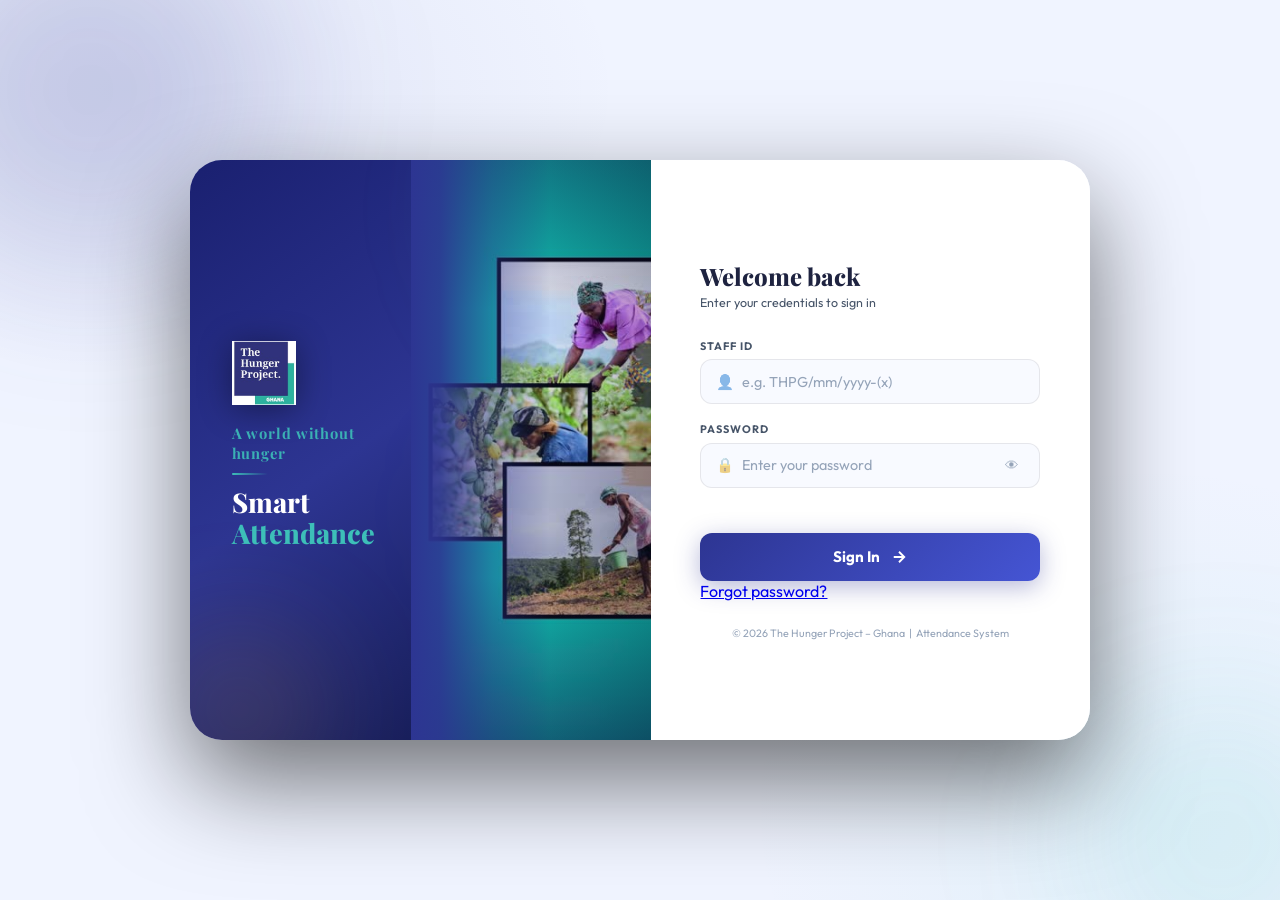
==== commit e7868761: "Update index.html" ====
--- a/index.html
+++ b/index.html
@@ -1,5 +1,5 @@
 <!DOCTYPE html>
-<html lang="en" data-theme="dark">
+<html lang="en" data-theme="light">
 <head>
 <meta charset="UTF-8">
 <meta name="viewport" content="width=device-width, initial-scale=1.0">
@@ -16,7 +16,7 @@
 </head>
 <body>
 
-<button class="theme-btn" id="theme-toggle" onclick="toggleTheme()" title="Toggle theme">🌙</button>
+
 <div id="bg"></div>
 <div class="orb orb-1"></div><div class="orb orb-2"></div><div class="orb orb-3"></div>
 <!-- Loading overlay — blocks UI until data is ready -->
@@ -25,6 +25,7 @@
     <div class="lo-spinner"></div>
     <img class="lo-logo" src="[data-uri]" alt="THP">
   </div>
+  <div class="lo-bar"><span></span></div>
   <div class="lo-text" id="lo-text">Loading your dashboard…</div>
 </div>
 
@@ -123,9 +124,10 @@
       <button class="nav-item"        onclick="showPanel('p-leave','sb-staff',event);APP._initLeaveForm();APP._markLeaveDecisionsSeen()"><span class="ico">🏖</span>Leave<span class="notif-badge" id="badge-staff-leave"></span></button>
       <button class="nav-item"        onclick="showPanel('st-docs','sb-staff',event);APP.renderStaffDocs();APP.markSeen('doc')"><span class="ico">📁</span>Documents<span class="nv-badge" id="badge-docs"></span></button>
       <button class="nav-item"        onclick="showPanel('st-appraisal','sb-staff',event);APP.renderMyAppraisals()"><span class="ico">📊</span>My Appraisal</button>
+      <button class="nav-item"        onclick="showPanel('st-payslip','sb-staff',event);APP.renderMyPayslips()"><span class="ico">🧾</span>My Payslips<span class="nv-badge" id="badge-slip"></span></button>
+      <button class="nav-item payroll-tab" id="nav-st-payroll" onclick="showPanel('st-payroll','sb-staff',event);APP.renderPayroll('st-')"><span class="ico">₵</span>Payroll</button>
       <button class="nav-item"        onclick="showPanel('p-profile','sb-staff',event);APP._renderProfileForm('')"><span class="ico">👤</span>My Profile</button>
       <button class="nav-item"        onclick="showPanel('p-chpw','sb-staff',event)"><span class="ico">🔑</span>Change Password</button>
-      <button class="nav-item payroll-tab" id="nav-st-payroll" onclick="showPanel('st-payroll','sb-staff',event);APP.renderPayroll('st-')"><span class="ico">₵</span>Payroll</button>
       <div class="sb-bottom">
         <div class="sync-pill no-url" id="st-sync-chip" style="display:none">⬤ Local only</div>
         <div class="user-chip">
@@ -302,26 +304,40 @@
           <div class="t-btns" style="flex-wrap:wrap;gap:.4rem">
             <input class="fi" type="month" id="st-pay-month" style="width:150px" onchange="APP.renderPayroll('st-')">
             <button class="bsm bsm-teal" onclick="APP.renderPayroll('st-')">🔄 Recalculate</button>
-            <button class="bsm bsm-navy" onclick="APP.savePayrollRun('st-')">💾 Save Run</button>
+            <button class="bsm bsm-navy" onclick="APP.savePayrollRun('st-')">💾 Save Draft</button>
+            <button class="bsm" id="st-pay-submit" style="background:linear-gradient(135deg,#d97706,#f59e0b);color:#fff;display:none" onclick="APP.submitPayrollRun('st-')">📤 Submit for Approval</button>
+            <button class="bsm" id="st-pay-approve" style="background:linear-gradient(135deg,#166534,#16a34a);color:#fff;display:none" onclick="APP.approvePayrollRun('st-')">✅ Approve</button>
+            <button class="bsm" id="st-pay-return" style="background:linear-gradient(135deg,#991b1b,#dc2626);color:#fff;display:none" onclick="APP.returnPayrollRun('st-')">↩ Return</button>
             <button class="bsm bsm-gold" onclick="APP.exportPayrollCSV('st-')">📊 CSV</button>
-            <button class="bsm" style="background:linear-gradient(135deg,#0f766e,#0d9488);color:#fff" onclick="APP.exportBankAdvice('st-')">🏦 Bank Advice</button>
             <button class="bsm" style="background:linear-gradient(135deg,#7c2d12,#c2410c);color:#fff" onclick="APP.exportStatutory('st-')">🏛 Statutory</button>
-            <button class="bsm" style="background:linear-gradient(135deg,#334155,#475569);color:#fff" onclick="APP.previewPayslip('st-')">🧾 Preview Payslip</button>
-            <button class="bsm" style="background:linear-gradient(135deg,#166534,#16a34a);color:#fff" onclick="APP.emailPayslips('st-')">📧 Email Payslips</button>
+            <button class="bsm" style="background:linear-gradient(135deg,#334155,#475569);color:#fff" onclick="APP.previewPayslip('st-')" title="Opens every calculated payslip, one per page, ready to print or save">🧾 Preview All Payslips</button>
+            <button class="bsm" style="background:linear-gradient(135deg,#166534,#16a34a);color:#fff" onclick="APP.emailPayslips('st-')" title="Publishes payslips to each staff member's portal and sends them an email notification">📢 Release Payslips</button>
             <button class="bsm bsm-gold" onclick="APP.printSection('st-payroll','Payroll Run')">🖨 Print</button>
           </div></div>
+          <div id="st-pay-status" style="padding:.6rem 1.3rem;font-size:.8rem;display:none;border-bottom:1px solid var(--border)"></div>
           <div id="st-pay-summary" class="contract-summary"></div>
-          <div class="scr"><table><thead><tr><th>Staff</th><th>Basic</th><th>Allowances</th><th>Gross</th><th>SSNIT 5.5%</th><th>Tier 3</th><th>PAYE</th><th>Net Pay</th><th>Employer Cost</th><th style="width:80px"></th></tr></thead><tbody id="st-pay-body"></tbody></table></div>
+          <div class="scr"><table><thead><tr><th>Staff</th><th>Basic</th><th>Allowances</th><th>Gross</th><th>SSNIT 5.5%</th><th>Provident Fund</th><th>PAYE</th><th>Net Pay</th><th>Employer Cost</th><th style="width:80px"></th></tr></thead><tbody id="st-pay-body"></tbody></table></div>
         </div>
         <div class="tcard" style="margin-top:1rem"><div class="tcard-hdr"><h4>Statutory Settings</h4><div class="t-btns"><button class="bsm bsm-navy" onclick="APP.savePaySettings('st-')">💾 Save Settings</button></div></div>
           <div style="display:flex;gap:.6rem;flex-wrap:wrap;padding:1rem 1.3rem;font-size:.78rem">
-            <label>SSNIT Employee % <input class="fi" type="number" step="0.1" id="st-ps-emp" style="width:80px"></label>
-            <label>SSNIT Employer % <input class="fi" type="number" step="0.1" id="st-ps-empr" style="width:80px"></label>
+            <label>SSNIT Total % <input class="fi" type="number" step="0.1" id="st-ps-emp" style="width:80px"></label>
+            <label>— of which deducted % <input class="fi" type="number" step="0.1" id="st-ps-empr" style="width:80px"></label>
             <label>SSNIT Ceiling (GH₵/mo) <input class="fi" type="number" id="st-ps-ceil" style="width:110px"></label>
-            <label>Tier 3 Max % <input class="fi" type="number" step="0.1" id="st-ps-t3" style="width:80px"></label>
-            <label>Extra Tax Relief % (Tier 2) <input class="fi" type="number" step="0.1" id="st-ps-relief" style="width:80px"></label>
-          </div>
-          <div style="padding:0 1.3rem 1rem;font-size:.72rem;color:var(--text3)">PAYE bands (2026 defaults): 490@0% · 110@5% · 130@10% · 3,166.67@17.5% · 16,000@25% · 30,520@30% · above@35%. Salaries are entered per staff via ✏ Setup on each row.</div>
+            <label>Provident Fund Total % <input class="fi" type="number" step="0.1" id="st-ps-t3" style="width:80px"></label>
+            <label>— of which deducted % <input class="fi" type="number" step="0.1" id="st-ps-relief" style="width:80px"></label>
+          </div>
+          <div id="st-ps-applied" style="padding:0 1.3rem .6rem;font-size:.76rem;color:var(--text2)"></div>
+          <div style="padding:0 1.3rem 1rem;font-size:.72rem;color:var(--text3)">PAYE bands (2026 defaults): 490@0% · 110@5% · 130@10% · 3,166.67@17.5% · 16,000@25% · 30,520@30% · above@35%. Salaries are entered per staff via ✏ Setup. These rates appear here only — payslips show amounts, not percentages.</div>
+        </div>
+      </div>
+      <div id="st-payslip" class="panel">
+        <div class="pg-hdr"><h2>🧾 My Payslips</h2><p>Your approved payslips — private to you</p></div>
+        <div class="tcard">
+          <div class="tcard-hdr"><h4>Available Payslips</h4></div>
+          <div class="scr"><table><thead><tr><th>Period</th><th>Gross</th><th>Deductions</th><th>Net Pay</th><th>Approved</th><th style="width:110px"></th></tr></thead><tbody id="st-slip-body"></tbody></table></div>
+        </div>
+        <div style="padding:.6rem 1rem;background:var(--surf2);border-radius:10px;font-size:.78rem;color:var(--text2);line-height:1.6;margin-top:1rem">
+          <strong>🔒 Private:</strong> only you can see these. Click View to open your payslip, then use Print to save it as a PDF or print a copy.
         </div>
       </div>
       <div id="st-appraisal" class="panel">
@@ -387,55 +403,63 @@
     <nav class="sidebar" id="sb-mgr">
       <div class="sb-logo"><img src="[data-uri]" alt="Logo"><div class="sb-brand">Manager<small>THP-Ghana</small></div></div>
       <div class="nav-lbl">Overview</div>
-      <div class="nav-group" id="grp-mgr-main">
-        <button class="nav-grp-hdr" onclick="toggleNavGroup('grp-mgr-main')"><span class="ico">🏠</span><span class="grp-label">Overview</span><span class="grp-caret">▾</span></button>
+            <div class="nav-group" id="grp-mgr-me">
+        <button class="nav-grp-hdr" onclick="toggleNavGroup('grp-mgr-me')"><span class="ico">🙋</span><span class="grp-label">My Workspace</span><span class="grp-caret">▾</span></button>
         <div class="nav-grp-body">
-        <button class="nav-item active" onclick="showPanel('m-dash','sb-mgr',event)"><span class="ico">📊</span>Dashboard</button>
-        <button class="nav-item"        onclick="showPanel('m-clock','sb-mgr',event)"><span class="ico">⏱</span>Clock In / Out</button>
-        <button class="nav-item"        onclick="showPanel('m-mylogs','sb-mgr',event);APP.renderMgrMyLogs()"><span class="ico">📝</span>My Logs</button>
-        <button class="nav-item"        onclick="showPanel('m-myleave','sb-mgr',event);APP._renderMgrLeaveBal();APP.renderMgrMyLeave()"><span class="ico">🌴</span>My Leave</button>
+          <button class="nav-item active" onclick="showPanel('m-dash','sb-mgr',event)"><span class="ico">📊</span>Dashboard</button>
+          <button class="nav-item"        onclick="showPanel('m-clock','sb-mgr',event)"><span class="ico">⏱</span>Clock In / Out</button>
+          <button class="nav-item"        onclick="showPanel('m-mylogs','sb-mgr',event);APP.renderMgrMyLogs()"><span class="ico">📝</span>My Logs</button>
+          <button class="nav-item"        onclick="showPanel('m-myleave','sb-mgr',event);APP._renderMgrLeaveBal();APP.renderMgrMyLeave()"><span class="ico">🌴</span>My Leave</button>
+          <button class="nav-item"        onclick="showPanel('m-myappraisal','sb-mgr',event);APP.renderMyAppraisals('m-')"><span class="ico">📊</span>My Appraisal</button>
+          <button class="nav-item"        onclick="showPanel('m-payslip','sb-mgr',event);APP.renderMyPayslips('m-')"><span class="ico">🧾</span>My Payslips<span class="nv-badge" id="badge-slip-m"></span></button>
+          <button class="nav-item"        onclick="showPanel('m-profile','sb-mgr',event);APP._renderProfileForm('m-')"><span class="ico">👤</span>My Profile</button>
+          <button class="nav-item"        onclick="showPanel('m-chpw','sb-mgr',event)"><span class="ico">🔑</span>Change Password</button>
         </div>
       </div>
       <div class="nav-group" id="grp-mgr-team">
-        <button class="nav-grp-hdr" onclick="toggleNavGroup('grp-mgr-team')"><span class="ico">👥</span><span class="grp-label">Team</span><span class="grp-caret">▾</span></button>
+        <button class="nav-grp-hdr" onclick="toggleNavGroup('grp-mgr-team')"><span class="ico">👥</span><span class="grp-label">Team Management</span><span class="grp-badge" id="badge-team"></span><span class="grp-caret">▾</span></button>
         <div class="nav-grp-body">
-        <button class="nav-item"        onclick="showPanel('m-recs','sb-mgr',event)"><span class="ico">📋</span>Team Records</button>
-        <button class="nav-item" id="nav-mgr-leave" onclick="showPanel('m-leave','sb-mgr',event);APP.loadLeave()"><span class="ico">🏖</span><span id="nav-mgr-leave-text">Leave Review</span><span class="notif-badge" id="badge-mgr-leave"></span></button>
-        <button class="nav-item" id="nav-mgr-history" onclick="showPanel('m-leave-history','sb-mgr',event);APP.renderLeaveHistory()"><span class="ico">📒</span>Leave History</button>
-        <button class="nav-item" id="nav-mgr-report" onclick="showPanel('m-report','sb-mgr',event);APP.renderMgrReport()"><span class="ico">📈</span>Reports</button>
+          <button class="nav-item"        onclick="showPanel('m-recs','sb-mgr',event)"><span class="ico">📋</span>Team Records</button>
+          <button class="nav-item" id="nav-mgr-leave" onclick="showPanel('m-leave','sb-mgr',event);APP.loadLeave()"><span class="ico">🏖</span><span id="nav-mgr-leave-text">Leave Review</span><span class="notif-badge" id="badge-mgr-leave"></span></button>
+          <button class="nav-item" id="nav-mgr-history" onclick="showPanel('m-leave-history','sb-mgr',event);APP.renderLeaveHistory()"><span class="ico">📒</span>Leave History</button>
+          <button class="nav-item" onclick="showPanel('m-torate','sb-mgr',event);APP.renderToRate()"><span class="ico">📝</span>Appraisals to Rate<span class="nv-badge" id="badge-myapr"></span></button>
+          <button class="nav-item" id="nav-mgr-report" onclick="showPanel('m-report','sb-mgr',event);APP.renderMgrReport()"><span class="ico">📈</span>Reports</button>
+          <button class="nav-item cl-only-tab" id="nav-mgr-deleg" onclick="showPanel('m-delegation','sb-mgr',event);APP.renderDelegation('m-')"><span class="ico">🔄</span>Delegation</button>
         </div>
       </div>
       <div class="nav-group" id="grp-mgr-hr">
-        <button class="nav-grp-hdr collapsed" onclick="toggleNavGroup('grp-mgr-hr')"><span class="ico">🗂</span><span class="grp-label">Human Resources</span><span class="grp-caret">▾</span></button>
+        <button class="nav-grp-hdr collapsed" onclick="toggleNavGroup('grp-mgr-hr')"><span class="ico">🗂</span><span class="grp-label">Human Resources</span><span class="grp-badge" id="badge-hr"></span><span class="grp-caret">▾</span></button>
         <div class="nav-grp-body">
-        <button class="nav-item contract-tab" id="nav-mgr-contract" onclick="showPanel('m-contracts','sb-mgr',event);APP.renderContracts('m-')"><span class="ico">📄</span>Contracts</button>
-        <button class="nav-item hr-tab" id="nav-mgr-hrfiles" onclick="showPanel('m-hrfiles','sb-mgr',event);APP.renderHRFiles('m-')"><span class="ico">🗂</span>Staff Files</button>
-        <button class="nav-item hr-tab" onclick="showPanel('m-birthdays','sb-mgr',event);APP.renderBirthdays('m-')"><span class="ico">🎂</span>Birthdays</button>
-        <button class="nav-item hr-tab" onclick="showPanel('m-announce','sb-mgr',event);APP.renderAnnouncements('m-')"><span class="ico">📣</span>Announcements</button>
-        <button class="nav-item hr-tab" onclick="showPanel('m-filemgr','sb-mgr',event);APP.renderFileMgr('m-')"><span class="ico">📁</span>File Manager</button>
-        <button class="nav-item hr-tab" onclick="showPanel('m-performance','sb-mgr',event);APP.renderPerf('m-')"><span class="ico">📊</span>Performance</button>
-        <button class="nav-item hr-tab" onclick="showPanel('m-recruit','sb-mgr',event);APP.renderRecruit('m-')"><span class="ico">🧑‍💼</span>Recruitment</button>
-        <button class="nav-item hr-tab" onclick="showPanel('m-training','sb-mgr',event);APP.renderTraining('m-')"><span class="ico">🎓</span>Training</button>
-        <button class="nav-item cases-tab" id="nav-mgr-cases" onclick="showPanel('m-cases','sb-mgr',event);APP.renderCases('m-')"><span class="ico">⚖</span>Lifecycle &amp; Cases</button>
-        <button class="nav-item hr-tab" onclick="showPanel('m-orgchart','sb-mgr',event);APP.renderOrgChart('m-')"><span class="ico">🌳</span>Org Chart</button>
-  <button class="nav-item hr-tab" onclick="showPanel('m-assistant','sb-mgr',event);APP.initAssistant()"><span class="ico">✨</span>Ask HR</button>
-  <button class="nav-item hr-tab" onclick="showPanel('m-audit','sb-mgr',event);APP.renderAudit()"><span class="ico">🛡</span>Audit Trail</button>
+          <button class="nav-item contract-tab" id="nav-mgr-contract" onclick="showPanel('m-contracts','sb-mgr',event);APP.renderContracts('m-')"><span class="ico">📄</span>Contracts<span class="nv-badge" id="badge-contracts"></span></button>
+          <button class="nav-item hr-tab" id="nav-mgr-hrfiles" onclick="showPanel('m-hrfiles','sb-mgr',event);APP.renderHRFiles('m-')"><span class="ico">🗂</span>Staff Files<span class="nv-badge" id="badge-files"></span></button>
+          <button class="nav-item hr-tab" onclick="showPanel('m-birthdays','sb-mgr',event);APP.renderBirthdays('m-')"><span class="ico">🎂</span>Birthdays</button>
+          <button class="nav-item hr-tab" onclick="showPanel('m-announce','sb-mgr',event);APP.renderAnnouncements('m-')"><span class="ico">📣</span>Announcements</button>
+          <button class="nav-item hr-tab" onclick="showPanel('m-filemgr','sb-mgr',event);APP.renderFileMgr('m-')"><span class="ico">📁</span>File Manager</button>
+          <button class="nav-item hr-tab" onclick="showPanel('m-performance','sb-mgr',event);APP.renderPerf('m-')"><span class="ico">📊</span>Performance</button>
+          <button class="nav-item hr-tab" onclick="showPanel('m-recruit','sb-mgr',event);APP.renderRecruit('m-')"><span class="ico">🧑‍💼</span>Recruitment</button>
+          <button class="nav-item hr-tab" onclick="showPanel('m-training','sb-mgr',event);APP.renderTraining('m-')"><span class="ico">🎓</span>Training</button>
+          <button class="nav-item cases-tab" id="nav-mgr-cases" onclick="showPanel('m-cases','sb-mgr',event);APP.renderCases('m-')"><span class="ico">⚖</span>Lifecycle &amp; Cases</button>
+          <button class="nav-item hr-tab" onclick="showPanel('m-onboard','sb-mgr',event);APP.renderChecklists()"><span class="ico">🚀</span>On/Offboarding<span class="nv-badge" id="badge-onb"></span></button>
+          <button class="nav-item hr-tab" onclick="showPanel('m-assets','sb-mgr',event);APP.renderAssets()"><span class="ico">💻</span>Assets</button>
+            <button class="nav-item hr-tab" onclick="showPanel('m-orgchart','sb-mgr',event);APP.renderOrgChart('m-')"><span class="ico">🌳</span>Org Chart</button>
+          <button class="nav-item hr-tab" onclick="showPanel('m-assistant','sb-mgr',event);APP.initAssistant()"><span class="ico">✨</span>Ask HR</button>
+          <button class="nav-item hr-tab" onclick="showPanel('m-audit','sb-mgr',event);APP.renderAudit()"><span class="ico">🛡</span>Audit Trail</button>
         </div>
       </div>
       <div class="nav-group" id="grp-mgr-fin">
-        <button class="nav-grp-hdr collapsed" onclick="toggleNavGroup('grp-mgr-fin')"><span class="ico">₵</span><span class="grp-label">Finance</span><span class="grp-caret">▾</span></button>
+        <button class="nav-grp-hdr collapsed" onclick="toggleNavGroup('grp-mgr-fin')"><span class="ico">₵</span><span class="grp-label">Finance</span><span class="grp-badge" id="badge-fin"></span><span class="grp-caret">▾</span></button>
         <div class="nav-grp-body">
-        <button class="nav-item payroll-tab" id="nav-mgr-payroll" onclick="showPanel('m-payroll','sb-mgr',event);APP.renderPayroll('m-')"><span class="ico">₵</span>Payroll</button>
-        </div>
-      </div>
-      <div class="nav-group" id="grp-mgr-acct">
-        <button class="nav-grp-hdr collapsed" onclick="toggleNavGroup('grp-mgr-acct')"><span class="ico">👤</span><span class="grp-label">My Account</span><span class="grp-caret">▾</span></button>
-        <div class="nav-grp-body">
-        <button class="nav-item"        onclick="showPanel('m-profile','sb-mgr',event);APP._renderProfileForm('m-')"><span class="ico">👤</span>My Profile</button>
-        <button class="nav-item cl-only-tab" id="nav-mgr-deleg" onclick="showPanel('m-delegation','sb-mgr',event);APP.renderDelegation('m-')"><span class="ico">🔄</span>Delegation</button>
-        <button class="nav-item"        onclick="showPanel('m-chpw','sb-mgr',event)"><span class="ico">🔑</span>Change Password</button>
-        </div>
-      </div>
+          <button class="nav-item payroll-tab" id="nav-mgr-payroll" onclick="showPanel('m-payroll','sb-mgr',event);APP.renderPayroll('m-')"><span class="ico">₵</span>Payroll<span class="nv-badge" id="badge-payroll"></span></button>
+          <button class="nav-item payroll-tab" onclick="showPanel('m-grants','sb-mgr',event);APP.renderGrants()"><span class="ico">🎗</span>Grants<span class="nv-badge" id="badge-grants"></span></button>
+        </div>
+      </div>
+      <div class="sb-spacer" style="flex:1"></div>
+        <div class="sync-pill no-url" id="mgr-sync-chip" style="display:none">⬤ Local only</div>
+        <div class="user-chip">
+          <div class="av" id="mgr-av" style="background:#F5A623">M</div>
+          <div><div class="u-name" id="mgr-name">Manager</div><div class="u-role" id="mgr-role">Manager</div></div>
+        </div>
+        <button class="btn-logout" onclick="APP.logout()">Sign Out</button>
 </nav>
     <main class="main">
       <div id="m-myleave" class="panel">
@@ -599,7 +623,7 @@
                 <button class="bsm" style="background:var(--surf2);color:var(--text2);border:1px solid var(--border)" onclick="APP.clearMgrRepDates()">✕</button>
               </div>
               <div style="display:flex;align-items:center;gap:.3rem;font-size:.76rem;color:var(--text2)">
-                <span>🔍</span><input class="fi" type="text" id="mgr-rep-staff" placeholder="Staff ID or Name…" oninput="APP.renderMgrReport()" style="width:160px">
+                <span>🔍</span><input class="fi" type="text" id="mgr-rep-staff" placeholder="Search staff / item…" oninput="APP.onRepSearch()" style="width:170px">
                 <select class="fi" id="mgr-rep-type" onchange="APP.renderMgrReport()" style="width:170px" title="Report type">
                   <option value="attendance">📋 Attendance</option>
                   <option value="leave">🌴 Leave Register</option>
@@ -610,6 +634,7 @@
                   <option value="appraisal">📊 Appraisals</option>
                   <option value="recruit">🧑‍💼 Recruitment</option>
                   <option value="demographics">📈 Headcount &amp; Demographics</option>
+                  <option value="individual">👤 Individual Staff File</option>
                 </select>
                 <select class="fi" id="mgr-rep-mode" onchange="APP.renderMgrReport()" style="width:150px" title="Attendance summary view"><option value="daily">Daily Register</option><option value="summary">Days Summary</option></select>
                 <button class="bsm" style="background:var(--surf2);color:var(--text2);border:1px solid var(--border)" onclick="$('mgr-rep-staff').value='';APP.renderMgrReport()">✕</button>
@@ -624,6 +649,23 @@
         </div>
       </div>
       <!-- Staff Contracts (Edna / Country Leader) -->
+      <div id="m-payslip" class="panel">
+        <div class="pg-hdr"><h2>🧾 My Payslips</h2><p>Your approved payslips — private to you</p></div>
+        <div class="tcard">
+          <div class="tcard-hdr"><h4>Available Payslips</h4></div>
+          <div class="scr"><table><thead><tr><th>Period</th><th>Gross</th><th>Deductions</th><th>Net Pay</th><th>Approved</th><th style="width:110px"></th></tr></thead><tbody id="m-slip-body"></tbody></table></div>
+        </div>
+        <div style="padding:.6rem 1rem;background:var(--surf2);border-radius:10px;font-size:.78rem;color:var(--text2);line-height:1.6;margin-top:1rem">
+          <strong>🔒 Private:</strong> only you can see these. Click View to open your payslip, then use Print to save it as a PDF or print a copy.
+        </div>
+      </div>
+      <div id="m-myappraisal" class="panel">
+        <div class="pg-hdr"><h2>📊 My Appraisal</h2><p>Your own performance self-assessment</p></div>
+        <div class="tcard">
+          <div class="tcard-hdr"><h4>My Own Reviews</h4><div class="t-btns"><button class="btn-add" style="margin:0" onclick="APP.openMyAppraisal()">＋ Start Self-Assessment</button></div></div>
+          <div class="scr"><table><thead><tr><th>Period</th><th>Type</th><th>Line Manager</th><th>Self</th><th>Final</th><th>Status</th><th style="width:90px"></th></tr></thead><tbody id="m-apr-body"></tbody></table></div>
+        </div>
+      </div>
       <div id="m-contracts" class="panel">
         <div class="pg-hdr"><h2>📄 Staff Contracts</h2><p>Track contract expiry dates and get early reminders before renewal is due</p></div>
         <div class="tcard">
@@ -699,6 +741,9 @@
             <div class="field"><label>Access</label><select id="m-od-acc" class="fi"><option value="download">View &amp; Download</option><option value="view">View Only</option></select></div>
           </div>
           <div class="field"><label>Document (max 5MB)</label><input type="file" id="m-od-file" style="font-size:.78rem"></div>
+          <label style="display:flex;align-items:center;gap:.4rem;font-size:.8rem;color:var(--text2);margin-bottom:.6rem">
+            <input type="checkbox" id="m-od-notify"> Notify staff by email that this document is available
+          </label>
           <button class="btn-add" style="margin:0" onclick="APP.uploadOrgDoc()">📤 Upload Document</button>
           <div id="m-od-msg" style="font-size:.8rem;min-height:16px;margin-top:4px"></div>
         </div>
@@ -711,7 +756,7 @@
         <div class="tcard">
           <div class="tcard-hdr"><h4>Appraisals</h4>
             <div class="t-btns" style="flex-wrap:wrap;gap:.4rem">
-              <select class="fi" id="m-ap-status" onchange="APP.renderPerf('m-')" style="width:160px"><option value="">All Statuses</option><option>Draft</option><option>Self-Assessed</option><option>Manager Reviewed</option><option>Acknowledged</option><option>Closed</option></select>
+              <select class="fi" id="m-ap-status" onchange="APP.renderPerf('m-')" style="width:160px"><option value="">All Statuses</option><option>Manager Reviewed</option><option>Acknowledged</option><option>Closed</option></select>
               <button class="bsm bsm-teal" onclick="APP.renderPerf('m-')">🔄 Refresh</button>
               <button class="bsm bsm-gold" onclick="APP.printSection('m-performance','Performance Appraisals')">🖨 Print</button>
               <button class="btn-add" style="margin:0" onclick="APP.openPerfModal()">＋ New Appraisal</button>
@@ -720,7 +765,7 @@
           <div class="scr"><table><thead><tr><th>Staff</th><th>Period</th><th>Type</th><th>Final Score</th><th>Rating</th><th>Status</th><th>Reviewed</th><th style="width:110px">Actions</th></tr></thead><tbody id="m-perf-body"></tbody></table></div>
         </div>
         <div style="padding:.6rem 1rem;background:var(--surf2);border-radius:10px;font-size:.78rem;color:var(--text2);line-height:1.6;margin-top:1rem">
-          <strong>Rating scale:</strong> 1 Unsatisfactory · 2 Below Criteria · 3 Achieved Criteria · 4 Above Criteria · 5 Exceeded All Criteria. Final score is the weighted average of KPA ratings (weightings must total 100%).
+          <strong>Rating scale:</strong> 1 Unsatisfactory performance · 2 Performed Below Performance Criteria · 3 Achieved Performance Criteria · 4 Achieved Above Performance Criteria · 5 Exceeded on all Performance Criteria. Final score is the weighted average of KPA ratings (weightings must total 100%).
         </div>
       </div>
       <div id="m-recruit" class="panel">
@@ -750,9 +795,40 @@
           <div class="scr"><table><thead><tr><th>Staff</th><th>Course</th><th>Provider</th><th>Completed</th><th>Expiry</th><th>Cert</th><th style="width:70px"></th></tr></thead><tbody id="m-train-body"></tbody></table></div></div>
       </div>
       <div id="m-cases" class="panel">
-        <div class="pg-hdr"><h2>⚖ Lifecycle &amp; Cases</h2><p>Confidential — visible to HR and Admin only</p></div>
+        <div class="pg-hdr"><h2>⚖ Lifecycle &amp; Cases</h2><p>Confidential — visible to HR, the Country Leader and Admin only</p></div>
         <div class="tcard"><div class="tcard-hdr"><h4>Case Log</h4><div class="t-btns"><button class="bsm bsm-gold" onclick="APP.printSection('m-cases','HR Case Log')">🖨 Print</button><button class="btn-add" style="margin:0" onclick="APP.openCaseModal()">＋ New Case</button></div></div>
           <div class="scr"><table><thead><tr><th>Staff</th><th>Type</th><th>Opened</th><th>Status</th><th>Summary</th><th>Outcome</th><th style="width:70px"></th></tr></thead><tbody id="m-case-body"></tbody></table></div></div>
+      </div>
+      <div id="m-onboard" class="panel">
+        <div class="pg-hdr"><h2>🚀 Onboarding &amp; Offboarding</h2><p>Structured checklists for joiners and leavers</p></div>
+        <div class="tcard">
+          <div class="tcard-hdr"><h4>Active &amp; Completed</h4>
+            <div class="t-btns" style="flex-wrap:wrap;gap:.4rem">
+              <select class="fi" id="ob-filter" onchange="APP.renderChecklists()" style="width:150px"><option value="">All</option><option value="onboarding">Onboarding</option><option value="offboarding">Offboarding</option><option value="open">In Progress</option></select>
+              <button class="bsm bsm-teal" onclick="APP.renderChecklists()">🔄 Refresh</button>
+              <button class="bsm bsm-gold" onclick="APP.printSection('m-onboard','On/Offboarding')">🖨 Print</button>
+              <button class="btn-add" style="margin:0" onclick="APP.openChecklistModal()">＋ Start Checklist</button>
+            </div>
+          </div>
+          <div class="scr"><table><thead><tr><th>Staff</th><th>Type</th><th>Started</th><th>Target</th><th>Progress</th><th>Status</th><th style="width:70px"></th></tr></thead><tbody id="ob-body"></tbody></table></div>
+        </div>
+      </div>
+      <div id="m-assets" class="panel">
+        <div class="pg-hdr"><h2>💻 Assets &amp; Equipment</h2><p>Register, issue and return of THP property</p></div>
+        <div class="tcard">
+          <div class="tcard-hdr"><h4>Register</h4>
+            <div class="t-btns" style="flex-wrap:wrap;gap:.4rem">
+              <input class="fi" type="text" id="as-search" placeholder="Search asset…" oninput="APP.renderAssets()" style="width:150px">
+              <select class="fi" id="as-status" onchange="APP.renderAssets()" style="width:140px"><option value="">All Status</option><option>Available</option><option>Assigned</option><option>Repair</option><option>Retired</option><option>Lost</option></select>
+              <button class="bsm bsm-teal" onclick="APP.renderAssets()">🔄 Refresh</button>
+              <button class="bsm bsm-navy" onclick="APP.exportAssets()">📊 CSV</button>
+              <button class="bsm bsm-gold" onclick="APP.printSection('m-assets','Asset Register')">🖨 Print</button>
+              <button class="btn-add" style="margin:0" onclick="APP.openAssetModal()">＋ New Asset</button>
+            </div>
+          </div>
+          <div id="as-summary" class="contract-summary"></div>
+          <div class="scr"><table><thead><tr><th>Tag</th><th>Asset</th><th>Category</th><th>Serial</th><th>Condition</th><th>Status</th><th>Assigned To</th><th style="width:150px">Actions</th></tr></thead><tbody id="as-body"></tbody></table></div>
+        </div>
       </div>
       <div id="m-orgchart" class="panel">
         <div class="pg-hdr"><h2>🌳 Org Chart</h2><p>Organogram — reporting lines, editable by HR</p></div>
@@ -803,36 +879,67 @@
           <div class="scr"><table><thead><tr><th>When</th><th>Who</th><th>Action</th><th>Category</th><th>Affected</th><th>Detail</th></tr></thead><tbody id="au-body"></tbody></table></div>
         </div>
       </div>
+      <div id="m-grants" class="panel">
+        <div class="pg-hdr"><h2>🎗 Grants Register</h2><p>Funding sources, periods and expiry tracking</p></div>
+        <div class="tcard">
+          <div class="tcard-hdr"><h4>Grants</h4>
+            <div class="t-btns" style="flex-wrap:wrap;gap:.4rem">
+              <input class="fi" type="text" id="gr-search" placeholder="Search grant…" oninput="APP.renderGrants()" style="width:160px">
+              <select class="fi" id="gr-status" onchange="APP.renderGrants()" style="width:140px"><option value="">All Status</option><option>Active</option><option>Closing</option><option>Closed</option><option>Pipeline</option></select>
+              <button class="bsm bsm-teal" onclick="APP.renderGrants()">🔄 Refresh</button>
+              <button class="bsm bsm-navy" onclick="APP.exportGrants()">📊 CSV</button>
+              <button class="bsm bsm-gold" onclick="APP.printSection('m-grants','Grants Register')">🖨 Print</button>
+              <button class="btn-add" style="margin:0" onclick="APP.openGrantModal()">＋ New Grant</button>
+            </div>
+          </div>
+          <div id="gr-summary" class="contract-summary"></div>
+          <div class="scr"><table><thead><tr><th>Grant ID</th><th>Grant Name / Funding Source</th><th>PC/Local</th><th>Start</th><th>End</th><th>Months Left</th><th>Status</th><th style="width:70px"></th></tr></thead><tbody id="gr-body"></tbody></table></div>
+        </div>
+        <div style="padding:.6rem 1rem;background:var(--surf2);border-radius:10px;font-size:.78rem;color:var(--text2);line-height:1.6;margin-top:1rem">
+          <strong>💡 Reminders:</strong> 🔴 expired or ending within 90 days · 🟠 within 180 days · 🟢 beyond. Ernest and the Country Leader receive notices at the 180, 90 and 30-day marks, and the day after a grant ends.
+        </div>
+      </div>
       <div id="m-payroll" class="panel">
         <div class="pg-hdr"><h2>₵ Payroll</h2><p>Monthly salary processing, payslips and statutory returns</p></div>
         <div class="tcard"><div class="tcard-hdr"><h4>Monthly Run</h4>
           <div class="t-btns" style="flex-wrap:wrap;gap:.4rem">
             <input class="fi" type="month" id="m-pay-month" style="width:150px" onchange="APP.renderPayroll('m-')">
             <button class="bsm bsm-teal" onclick="APP.renderPayroll('m-')">🔄 Recalculate</button>
-            <button class="bsm bsm-navy" onclick="APP.savePayrollRun('m-')">💾 Save Run</button>
+            <button class="bsm bsm-navy" onclick="APP.savePayrollRun('m-')">💾 Save Draft</button>
+            <button class="bsm" id="m-pay-submit" style="background:linear-gradient(135deg,#d97706,#f59e0b);color:#fff;display:none" onclick="APP.submitPayrollRun('m-')">📤 Submit for Approval</button>
+            <button class="bsm" id="m-pay-approve" style="background:linear-gradient(135deg,#166534,#16a34a);color:#fff;display:none" onclick="APP.approvePayrollRun('m-')">✅ Approve</button>
+            <button class="bsm" id="m-pay-return" style="background:linear-gradient(135deg,#991b1b,#dc2626);color:#fff;display:none" onclick="APP.returnPayrollRun('m-')">↩ Return</button>
             <button class="bsm bsm-gold" onclick="APP.exportPayrollCSV('m-')">📊 CSV</button>
-            <button class="bsm" style="background:linear-gradient(135deg,#0f766e,#0d9488);color:#fff" onclick="APP.exportBankAdvice('m-')">🏦 Bank Advice</button>
             <button class="bsm" style="background:linear-gradient(135deg,#7c2d12,#c2410c);color:#fff" onclick="APP.exportStatutory('m-')">🏛 Statutory</button>
-            <button class="bsm" style="background:linear-gradient(135deg,#334155,#475569);color:#fff" onclick="APP.previewPayslip('m-')">🧾 Preview Payslip</button>
-            <button class="bsm" style="background:linear-gradient(135deg,#166534,#16a34a);color:#fff" onclick="APP.emailPayslips('m-')">📧 Email Payslips</button>
+            <button class="bsm" style="background:linear-gradient(135deg,#334155,#475569);color:#fff" onclick="APP.previewPayslip('m-')" title="Opens every calculated payslip, one per page, ready to print or save">🧾 Preview All Payslips</button>
+            <button class="bsm" style="background:linear-gradient(135deg,#166534,#16a34a);color:#fff" onclick="APP.emailPayslips('m-')" title="Publishes payslips to each staff member's portal and sends them an email notification">📢 Release Payslips</button>
             <button class="bsm bsm-gold" onclick="APP.printSection('m-payroll','Payroll Run')">🖨 Print</button>
           </div></div>
+          <div id="m-pay-status" style="padding:.6rem 1.3rem;font-size:.8rem;display:none;border-bottom:1px solid var(--border)"></div>
           <div id="m-pay-summary" class="contract-summary"></div>
-          <div class="scr"><table><thead><tr><th>Staff</th><th>Basic</th><th>Allowances</th><th>Gross</th><th>SSNIT 5.5%</th><th>Tier 3</th><th>PAYE</th><th>Net Pay</th><th>Employer Cost</th><th style="width:80px"></th></tr></thead><tbody id="m-pay-body"></tbody></table></div>
+          <div class="scr"><table><thead><tr><th>Staff</th><th>Basic</th><th>Allowances</th><th>Gross</th><th>SSNIT 5.5%</th><th>Provident Fund</th><th>PAYE</th><th>Net Pay</th><th>Employer Cost</th><th style="width:80px"></th></tr></thead><tbody id="m-pay-body"></tbody></table></div>
         </div>
         <div class="tcard" style="margin-top:1rem"><div class="tcard-hdr"><h4>Statutory Settings</h4><div class="t-btns"><button class="bsm bsm-navy" onclick="APP.savePaySettings('m-')">💾 Save Settings</button></div></div>
           <div style="display:flex;gap:.6rem;flex-wrap:wrap;padding:1rem 1.3rem;font-size:.78rem">
-            <label>SSNIT Employee % <input class="fi" type="number" step="0.1" id="m-ps-emp" style="width:80px"></label>
-            <label>SSNIT Employer % <input class="fi" type="number" step="0.1" id="m-ps-empr" style="width:80px"></label>
+            <label>SSNIT Total % <input class="fi" type="number" step="0.1" id="m-ps-emp" style="width:80px"></label>
+            <label>— of which deducted % <input class="fi" type="number" step="0.1" id="m-ps-empr" style="width:80px"></label>
             <label>SSNIT Ceiling (GH₵/mo) <input class="fi" type="number" id="m-ps-ceil" style="width:110px"></label>
-            <label>Tier 3 Max % <input class="fi" type="number" step="0.1" id="m-ps-t3" style="width:80px"></label>
-            <label>Extra Tax Relief % (Tier 2) <input class="fi" type="number" step="0.1" id="m-ps-relief" style="width:80px"></label>
-          </div>
-          <div style="padding:0 1.3rem 1rem;font-size:.72rem;color:var(--text3)">PAYE bands (2026 defaults): 490@0% · 110@5% · 130@10% · 3,166.67@17.5% · 16,000@25% · 30,520@30% · above@35%. Salaries are entered per staff via ✏ Setup on each row.</div>
+            <label>Provident Fund Total % <input class="fi" type="number" step="0.1" id="m-ps-t3" style="width:80px"></label>
+            <label>— of which deducted % <input class="fi" type="number" step="0.1" id="m-ps-relief" style="width:80px"></label>
+          </div>
+          <div id="m-ps-applied" style="padding:0 1.3rem .6rem;font-size:.76rem;color:var(--text2)"></div>
+          <div style="padding:0 1.3rem 1rem;font-size:.72rem;color:var(--text3)">PAYE bands (2026 defaults): 490@0% · 110@5% · 130@10% · 3,166.67@17.5% · 16,000@25% · 30,520@30% · above@35%. Salaries are entered per staff via ✏ Setup. These rates appear here only — payslips show amounts, not percentages.</div>
         </div>
       </div>
       <!-- Manager Change Password -->
       <!-- Leave History (Agatha's decision log) -->
+      <div id="m-torate" class="panel">
+        <div class="pg-hdr"><h2>📝 Appraisals to Rate</h2><p>Self-assessments submitted by your team, awaiting your rating</p></div>
+        <div class="tcard">
+          <div class="tcard-hdr"><h4>Awaiting My Rating</h4><div class="t-btns"><button class="bsm bsm-teal" onclick="APP.renderToRate()">🔄 Refresh</button></div></div>
+          <div class="scr"><table><thead><tr><th>Staff</th><th>Period</th><th>Self Score</th><th>Submitted</th><th style="width:110px"></th></tr></thead><tbody id="m-torate-body"></tbody></table></div>
+        </div>
+      </div>
       <div id="m-leave-history" class="panel">
         <div class="pg-hdr"><h2>📒 Leave History</h2><p>Record of all leave decisions you've made</p></div>
         <div class="tcard">
@@ -921,6 +1028,7 @@
       <button class="mob-tab" onclick="showPanel('m-clock','sb-mgr',event);APP._setMobTab('mob-nav-mgr',1)"><span class="mico">⏱</span>Clock</button>
       <button class="mob-tab" onclick="showPanel('m-mylogs','sb-mgr',event);APP.renderMgrMyLogs();APP._setMobTab('mob-nav-mgr',2)"><span class="mico">📝</span>Logs</button>
       <button class="mob-tab" onclick="showPanel('m-myleave','sb-mgr',event);APP._renderMgrLeaveBal();APP.renderMgrMyLeave();APP._setMobTab('mob-nav-mgr',3)"><span class="mico">🌴</span>Leave</button>
+      <button class="mob-tab" onclick="showPanel('m-payslip','sb-mgr',event);APP.renderMyPayslips('m-')"><span class="mico">🧾</span>Payslips</button>
       <button class="mob-tab" onclick="showPanel('m-leave','sb-mgr',event);APP.loadLeave();APP._setMobTab('mob-nav-mgr',4)"><span class="mico">🏖</span><span class="mob-notif" id="mob-badge-mgr-leave"></span><span id="mob-mgr-leave-text">Review</span></button>
       <button class="mob-tab" onclick="showPanel('m-leave-history','sb-mgr',event);APP.renderLeaveHistory();APP._setMobTab('mob-nav-mgr',5)"><span class="mico">📒</span>History</button>
       <button class="mob-tab" id="mob-mgr-report" onclick="showPanel('m-report','sb-mgr',event);APP.renderMgrReport();APP._setMobTab('mob-nav-mgr',6)"><span class="mico">📈</span>Reports</button>
@@ -937,6 +1045,7 @@
       <button class="mob-tab hr-tab" onclick="showPanel('m-assistant','sb-mgr',event);APP.initAssistant()"><span class="mico">✨</span>Ask HR</button>
       <button class="mob-tab hr-tab" onclick="showPanel('m-audit','sb-mgr',event);APP.renderAudit()"><span class="mico">🛡</span>Audit</button>
       <button class="mob-tab payroll-tab" onclick="showPanel('m-payroll','sb-mgr',event);APP.renderPayroll('m-')"><span class="mico">₵</span>Payroll</button>
+      <button class="mob-tab payroll-tab" onclick="showPanel('m-grants','sb-mgr',event);APP.renderGrants()"><span class="mico">🎗</span>Grants</button>
       <button class="mob-tab" onclick="showPanel('m-profile','sb-mgr',event);APP._renderProfileForm('m-');APP._setMobTab('mob-nav-mgr',7)"><span class="mico">👤</span>Profile</button>
       <button class="mob-tab cl-only-tab" id="mob-mgr-deleg" onclick="showPanel('m-delegation','sb-mgr',event);APP.renderDelegation('m-');APP._setMobTab('mob-nav-mgr',8)"><span class="mico">🔄</span>Delegate</button>
     </div>
@@ -962,6 +1071,9 @@
       <button class="nav-item" onclick="showPanel('a-contracts','sb-admin',event);APP.renderContracts('a-')"><span class="ico">📄</span>Contracts</button>
       <button class="nav-item" onclick="showPanel('a-hrfiles','sb-admin',event);APP.renderHRFiles('a-')"><span class="ico">🗂</span>Staff Files</button>
       <button class="nav-item" onclick="showPanel('a-priv','sb-admin',event);APP.renderPrivileges()"><span class="ico">🔑</span>Privileges</button>
+      <button class="nav-item" onclick="showPanel('a-settings','sb-admin',event);APP.renderOrgSettings()"><span class="ico">⚙️</span>Settings</button>
+      <button class="nav-item" onclick="showPanel('a-security','sb-admin',event);APP.renderSecurity()"><span class="ico">🛡</span>Security</button>
+      <button class="nav-item" onclick="showPanel('a-health','sb-admin',event);APP.renderHealth()"><span class="ico">💚</span>System Health</button>
       <button class="nav-item" onclick="showPanel('a-delegation','sb-admin',event);APP.renderDelegation()"><span class="ico">🔄</span>CL Delegation</button>
       <button class="nav-item" onclick="showPanel('a-sync','sb-admin',event)"><span class="ico">☁️</span>Google Sheets</button>
       <button class="nav-item" onclick="showPanel('a-chpw','sb-admin',event)"><span class="ico">🔑</span>Password</button>
@@ -1020,6 +1132,7 @@
             <div class="field"><label>Supervisor</label><select id="ns-supervisor"><option value="">-- None / Self --</option></select></div>
             <div class="field"><label>Password</label><input type="password" id="ns-pw" placeholder="Set password"></div>
             <div class="field"><label>Email (for notifications)</label><input type="email" id="ns-email" placeholder="staff@thpghana.org"></div>
+            <div class="field"><label>Phone (for SMS)</label><input type="tel" id="ns-phone" placeholder="e.g. 0501234567"></div>
           </div>
           <button class="btn-add" onclick="APP.addStaff()">Add Staff Member</button>
         </div>
@@ -1210,6 +1323,59 @@
           <strong>💡 Note:</strong> HR Suite &amp; Cases appear on manager dashboards; Payroll works for both manager and staff accounts. Changes take effect at the person's next login. If nothing is saved here, defaults apply (HR: Edna &amp; Agatha · Cases: Edna · Payroll: Ernest &amp; Emmanuel).
         </div>
       </div>
+      <div id="a-settings" class="panel">
+        <div class="pg-hdr"><h2>⚙️ System Settings</h2><p>Organisation details, working hours and leave entitlements</p></div>
+        <div class="tcard" style="padding:1rem 1.3rem">
+          <div class="hf-sec">ORGANISATION</div>
+          <div class="field"><label>Organisation Name (appears on reports and payslips)</label><input type="text" id="set-org-name"></div>
+          <div class="form-row" style="gap:.5rem">
+            <div class="field"><label>Address</label><input type="text" id="set-org-address"></div>
+            <div class="field"><label>Email</label><input type="text" id="set-org-email"></div>
+          </div>
+          <div class="hf-sec">WORKING HOURS</div>
+          <div class="form-row" style="gap:.5rem">
+            <div class="field"><label>Work Starts</label><input type="time" id="set-work-start"></div>
+            <div class="field"><label>Work Ends</label><input type="time" id="set-work-end"></div>
+            <div class="field"><label>Counts as Late After</label><input type="time" id="set-late"></div>
+            <div class="field"><label>Early Exit Before</label><input type="time" id="set-early"></div>
+          </div>
+          <div class="hf-sec">LEAVE ENTITLEMENTS (working days per year)</div>
+          <div class="form-row" style="gap:.5rem">
+            <div class="field"><label>Annual</label><input type="number" id="set-lv-annual"></div>
+            <div class="field"><label>Maternity</label><input type="number" id="set-lv-mat"></div>
+            <div class="field"><label>Paternity</label><input type="number" id="set-lv-pat"></div>
+            <div class="field"><label>Compassionate</label><input type="number" id="set-lv-comp"></div>
+          </div>
+          <div class="hf-sec">SESSION</div>
+          <div class="field" style="max-width:240px"><label>Sign-in valid for (hours)</label><input type="number" id="set-session"></div>
+          <div id="set-msg" style="font-size:.8rem;min-height:18px;margin:.5rem 0"></div>
+          <button class="btn-add" style="margin:0" onclick="APP.saveOrgSettings()">💾 Save Settings</button>
+        </div>
+      </div>
+
+      <div id="a-security" class="panel">
+        <div class="pg-hdr"><h2>🛡 Security</h2><p>Active sessions and sign-in history</p></div>
+        <div class="tcard" style="margin-bottom:1rem">
+          <div class="tcard-hdr"><h4>Active Sessions</h4><div class="t-btns">
+            <button class="bsm bsm-teal" onclick="APP.renderSecurity()">🔄 Refresh</button>
+            <button class="bsm" style="background:rgba(239,68,68,.12);color:var(--red)" onclick="APP.endAllSessions()">⏻ Sign Everyone Out</button></div></div>
+          <div class="scr"><table><thead><tr><th>Staff</th><th>Signed In</th><th>Expires</th><th style="width:110px"></th></tr></thead><tbody id="sec-sess-body"></tbody></table></div>
+        </div>
+        <div class="tcard">
+          <div class="tcard-hdr"><h4>Recent Sign-in Attempts</h4><div class="t-btns">
+            <select class="fi" id="sec-filter" onchange="APP.renderSecurity()" style="width:140px"><option value="">All</option><option value="failed">Failed only</option></select></div></div>
+          <div class="scr"><table><thead><tr><th>When</th><th>Staff ID</th><th>Name</th><th>Outcome</th><th>Detail</th></tr></thead><tbody id="sec-log-body"></tbody></table></div>
+        </div>
+      </div>
+
+      <div id="a-health" class="panel">
+        <div class="pg-hdr"><h2>💚 System Health</h2><p>At-a-glance check that everything is running</p></div>
+        <div class="tcard">
+          <div class="tcard-hdr"><h4>Status</h4><div class="t-btns"><button class="bsm bsm-teal" onclick="APP.renderHealth()">🔄 Run Checks</button></div></div>
+          <div id="health-body" style="padding:1rem 1.3rem"></div>
+        </div>
+      </div>
+
       <!-- Admin Change Password -->
       <div id="a-chpw" class="panel">
         <div class="pg-hdr"><h2>Change Admin Password</h2><p>Update the administrator account password</p></div>
@@ -1272,20 +1438,51 @@
 
 <!-- HR staff file modal -->
 <div class="overlay" id="hrfile-modal">
-  <div class="modal" style="max-width:640px;max-height:88vh;overflow-y:auto"><h3>🗂 Staff File</h3>
-    <div id="hf-staff-name" style="font-weight:600;color:var(--teal);margin-bottom:.8rem"></div>
-    <div class="field"><label>Photo</label>
-      <div style="display:flex;align-items:center;gap:.6rem">
-        <img id="hf-photo-prev" src="" alt="" style="width:48px;height:48px;border-radius:50%;object-fit:cover;display:none;border:2px solid var(--border)">
-        <input type="file" id="hf-photo-file" accept="image/*" style="font-size:.78rem">
-        <button class="bsm bsm-teal" onclick="APP.uploadHRPhoto()">📤 Upload</button>
+  <div class="modal" style="max-width:720px;max-height:90vh;overflow-y:auto"><h3>🗂 Staff File</h3>
+    <div class="hf-head">
+      <div class="hf-photo-box">
+        <img id="hf-photo-prev" src="" alt="" style="display:none">
+        <div id="hf-photo-ph" class="hf-photo-ph">👤</div>
+      </div>
+      <div style="flex:1;min-width:0">
+        <div id="hf-staff-name" style="font-weight:700;font-size:1.02rem;color:var(--teal)"></div>
+        <div id="hf-staff-sub" style="font-size:.78rem;color:var(--text2);margin-top:2px"></div>
+        <div style="display:flex;align-items:center;gap:.4rem;margin-top:.5rem;flex-wrap:wrap">
+          <input type="file" id="hf-photo-file" accept="image/*" style="font-size:.74rem;max-width:190px">
+          <button class="bsm bsm-teal" onclick="APP.uploadHRPhoto()">📤 Upload Passport Photo</button>
+        </div>
       </div>
     </div>
     <input type="hidden" id="hf-photo-url">
+
+    <div class="hf-sec">EMPLOYMENT DETAILS</div>
+    <div class="form-row" style="gap:.5rem">
+      <div class="field"><label>Employee ID</label><input type="text" id="hf-empid" readonly style="opacity:.75"></div>
+      <div class="field"><label>Department / Unit</label><input type="text" id="hf-dept"></div>
+    </div>
+    <div class="form-row" style="gap:.5rem">
+      <div class="field"><label>Position / Job Title</label><input type="text" id="hf-position" placeholder="e.g. Transport Officer"></div>
+      <div class="field"><label>Employment Type</label><select id="hf-emptype" class="fi"><option>Staff</option><option>Intern</option><option>National Service</option><option>Volunteer</option><option>Consultant</option></select></div>
+    </div>
+    <div class="form-row" style="gap:.5rem">
+      <div class="field"><label>Date Joined</label><input type="date" id="hf-joined"></div>
+      <div class="field"><label>Reporting Manager</label><select id="hf-manager" class="fi"></select></div>
+    </div>
+
+    <div class="hf-sec">PROBATION</div>
+    <div class="form-row" style="gap:.5rem">
+      <div class="field"><label>Probation Status</label><select id="hf-probst" class="fi"><option>N/A</option><option>On Probation</option><option>Confirmed</option><option>Extended</option></select></div>
+      <div class="field"><label>Probation Ends</label><input type="date" id="hf-probend"></div>
+      <div class="field"><label>Date Confirmed</label><input type="date" id="hf-confirmed"></div>
+    </div>
+    <div class="hf-hint">Probation is usually 3–6 months from the date joined. Set the status to <strong>Confirmed</strong> once the review is complete — confirmations due are flagged in the weekly renewals digest.</div>
+
+    <div class="hf-sec">PERSONAL DETAILS</div>
     <div class="form-row" style="gap:.5rem">
       <div class="field"><label>Date of Birth</label><input type="date" id="hf-dob"></div>
       <div class="field"><label>Phone</label><input type="text" id="hf-phone" placeholder="e.g. 024 XXX XXXX"></div>
     </div>
+    <div class="field"><label>Residential Address</label><textarea id="hf-address" rows="2" placeholder="House number, street, area, town"></textarea></div>
     <div class="field"><label>Emergency Contact (name &amp; phone)</label><input type="text" id="hf-emergency"></div>
     <div class="form-row" style="gap:.5rem">
       <div class="field"><label>Next of Kin</label><input type="text" id="hf-nok"></div>
@@ -1293,12 +1490,14 @@
     </div>
     <div class="field"><label>SSNIT Number</label><input type="text" id="hf-ssnit"></div>
     <div class="field"><label>Qualifications</label><textarea id="hf-quals" rows="2" placeholder="e.g. BSc Accounting (UG, 2015); ICA Part II"></textarea></div>
-    <div class="field"><label>HR Notes</label><textarea id="hf-notes" rows="2"></textarea></div>
-    <div class="field"><label>Documents</label>
-      <div id="hf-docs" style="margin-bottom:.4rem"></div>
-      <input type="file" id="hf-doc-file" accept=".pdf,.jpg,.jpeg,.png,.doc,.docx" style="font-size:.78rem">
-      <button class="bsm bsm-teal" style="margin-top:.3rem" onclick="APP.uploadHRDoc()">📤 Upload Document</button>
-    </div>
+
+    <div class="hf-sec">DOCUMENTS</div>
+    <div class="hf-hint"><strong>Please upload:</strong> signed employment contract · offer/appointment letter · Ghana Card or passport · SSNIT card · academic certificates · professional certificates · CV · passport photograph · signed code of conduct &amp; safeguarding policy · reference letters · probation confirmation letter.<br>
+      <span style="color:var(--text3)">PDF or image, one file at a time, under 5 MB. Large scans take 30–60 seconds — please wait for the confirmation before closing.</span></div>
+    <div id="hf-docs" style="margin-bottom:.4rem"></div>
+    <input type="file" id="hf-doc-file" accept=".pdf,.jpg,.jpeg,.png,.doc,.docx" style="font-size:.78rem">
+    <button class="bsm bsm-teal" style="margin-top:.3rem" onclick="APP.uploadHRDoc()">📤 Upload Document</button>
+
     <input type="hidden" id="hf-id"><input type="hidden" id="hf-docs-json" value="[]">
     <div id="hf-msg" style="font-size:.8rem;min-height:16px;margin-top:4px"></div>
     <div class="modal-foot">
@@ -1308,6 +1507,158 @@
   </div>
 </div>
 
+<!-- Manager rating modal -->
+<div class="overlay" id="mgrate-modal">
+  <div class="modal" style="max-width:860px;max-height:90vh;overflow-y:auto"><h3>📊 Line Manager Review</h3>
+    <div id="mr-who" style="font-weight:600;color:var(--teal);margin-bottom:.3rem"></div>
+    <div class="hf-hint">Rate each item 1–5 against the same KPIs the staff member rated. Their self-rating is shown for reference but cannot be changed. The final rating for each item is the average of both.</div>
+    <div style="display:flex;justify-content:space-between;align-items:center;margin:.8rem 0 .4rem">
+      <div style="font-size:.8rem;font-weight:700;color:var(--teal);letter-spacing:.4px">SECTION A — KEY PERFORMANCE AREAS</div>
+      <div style="font-size:.78rem">Self <strong id="mr-self">0.00</strong> · Manager <strong id="mr-mgr">0.00</strong> · Final <strong id="mr-final">0.00</strong></div>
+    </div>
+    <div id="mr-kpas"></div>
+    <div class="hf-sec">FINAL ASSESSMENT</div>
+    <div class="form-row" style="gap:.5rem">
+      <div class="field"><label>Staff self-assessment</label><input type="text" id="mr-selfoverall" readonly style="opacity:.75"></div>
+      <div class="field"><label>Manager's overall assessment</label><select id="mr-mgroverall" class="fi">
+        <option value="0">— Select —</option>
+        <option value="1">1 · Unsatisfactory Performance</option>
+        <option value="2">2 · Development Needed</option>
+        <option value="3">3 · Meets Role Requirements</option>
+        <option value="4">4 · Exceeds Role Requirements</option>
+        <option value="5">5 · Exceptional Performance</option></select></div>
+    </div>
+    <div class="field"><label>Line Manager's Comments</label><textarea id="mr-comment" rows="3"></textarea></div>
+    <div class="hf-sec">SECTION B — JOB &amp; CAREER GROWTH PLAN</div>
+    <div class="form-row" style="gap:.5rem">
+      <div class="field"><label>Key Strengths</label><textarea id="mr-strengths" rows="2"></textarea></div>
+      <div class="field"><label>Areas for Development</label><textarea id="mr-devareas" rows="2"></textarea></div>
+    </div>
+    <div class="form-row" style="gap:.5rem">
+      <div class="field"><label>Training Needs</label><textarea id="mr-training" rows="2"></textarea></div>
+      <div class="field"><label>Support Required from THP</label><textarea id="mr-support" rows="2"></textarea></div>
+    </div>
+    <div class="field"><label>Objectives for the Next Period</label><textarea id="mr-next" rows="2"></textarea></div>
+    <input type="hidden" id="mr-id"><div id="mr-msg" style="font-size:.8rem;min-height:16px"></div>
+    <div class="modal-foot">
+      <button class="btn-cancel" onclick="closeModal('mgrate-modal')">Cancel</button>
+      <button class="bsm bsm-gold" onclick="APP.saveMgrRating(false)">💾 Save Draft</button>
+      <button class="btn-add" style="margin:0" onclick="APP.saveMgrRating(true)">✅ Complete &amp; Send to HR</button>
+    </div>
+  </div>
+</div>
+
+<!-- Checklist modal -->
+<div class="overlay" id="checklist-modal">
+  <div class="modal" style="max-width:760px;max-height:90vh;overflow-y:auto"><h3 id="ob-title">🚀 Checklist</h3>
+    <div class="form-row" style="gap:.5rem">
+      <div class="field"><label>Staff</label><select id="ob-staff" class="fi"></select></div>
+      <div class="field"><label>Type</label><select id="ob-kind" class="fi" onchange="APP._obLoadTemplate()"><option value="onboarding">Onboarding (joiner)</option><option value="offboarding">Offboarding (leaver)</option></select></div>
+    </div>
+    <div class="form-row" style="gap:.5rem">
+      <div class="field"><label>Start Date</label><input type="date" id="ob-start"></div>
+      <div class="field"><label>Target Completion</label><input type="date" id="ob-target"></div>
+    </div>
+    <div style="font-size:.8rem;font-weight:700;color:var(--teal);margin:.8rem 0 .4rem;letter-spacing:.4px">CHECKLIST ITEMS</div>
+    <div id="ob-items"></div>
+    <button class="bsm bsm-teal" style="margin-bottom:.7rem" onclick="APP.addChecklistItem()">＋ Add item</button>
+    <div class="field"><label>Notes</label><textarea id="ob-notes" rows="2"></textarea></div>
+    <input type="hidden" id="ob-id"><div id="ob-msg" style="font-size:.8rem;min-height:16px"></div>
+    <div class="modal-foot"><button class="btn-cancel" onclick="closeModal('checklist-modal')">Cancel</button><button class="btn-add" style="margin:0" onclick="APP.saveChecklist()">💾 Save</button></div>
+  </div>
+</div>
+
+<!-- Asset modal -->
+<div class="overlay" id="asset-modal">
+  <div class="modal" style="max-width:760px;max-height:90vh;overflow-y:auto"><h3>💻 Asset Record</h3>
+    <div class="hf-sec">IDENTIFICATION</div>
+    <div class="form-row" style="gap:.5rem">
+      <div class="field"><label>Asset Tag</label><input type="text" id="as-id" placeholder="e.g. THP-LT-014"></div>
+      <div class="field"><label>Category</label>
+        <select id="as-cat" class="fi" onchange="APP._asCatChange()"><option>IT Equipment</option><option>Furniture</option><option>Vehicle</option><option>Phone</option><option>Office Equipment</option><option>Generator / Power</option><option>Field Equipment</option><option>Other</option></select>
+        <input type="text" id="as-cat-other" placeholder="Type the category" style="display:none;margin-top:.35rem">
+      </div>
+    </div>
+    <div class="field"><label>Asset Name / Description</label><input type="text" id="as-name" placeholder="e.g. HP EliteBook 840 G8"></div>
+    <div class="form-row" style="gap:.5rem">
+      <div class="field"><label>Make</label><input type="text" id="as-make"></div>
+      <div class="field"><label>Model</label><input type="text" id="as-model"></div>
+      <div class="field"><label>Serial Number</label><input type="text" id="as-serial"></div>
+    </div>
+    <div class="hf-sec">ACQUISITION &amp; FUNDING</div>
+    <div class="form-row" style="gap:.5rem">
+      <div class="field"><label>Purchase Date</label><input type="date" id="as-pdate"></div>
+      <div class="field"><label>Value (GH₵)</label><input type="number" step="0.01" id="as-value"></div>
+      <div class="field"><label>Supplier</label><input type="text" id="as-supplier"></div>
+    </div>
+    <div class="form-row" style="gap:.5rem">
+      <div class="field"><label>Invoice / PO No.</label><input type="text" id="as-invoice"></div>
+      <div class="field"><label>Funding Source</label><input type="text" id="as-funding" placeholder="e.g. Core, Grant"></div>
+      <div class="field"><label>Grant ID</label><input type="text" id="as-grant" placeholder="e.g. 1044"></div>
+    </div>
+    <div class="form-row" style="gap:.5rem">
+      <div class="field"><label>Warranty Ends</label><input type="date" id="as-warranty"></div>
+      <div class="field"><label>Useful Life (years)</label><input type="number" id="as-life" placeholder="e.g. 4"></div>
+      <div class="field"><label>Insured?</label><select id="as-insured" class="fi"><option value="false">No</option><option value="true">Yes</option></select></div>
+    </div>
+    <div class="hf-sec">STATUS &amp; LOCATION</div>
+    <div class="form-row" style="gap:.5rem">
+      <div class="field"><label>Condition</label><select id="as-cond" class="fi"><option>New</option><option>Good</option><option>Fair</option><option>Poor</option><option>Damaged</option></select></div>
+      <div class="field"><label>Status</label><select id="as-st" class="fi"><option>Available</option><option>Assigned</option><option>Repair</option><option>Retired</option><option>Lost</option><option>Disposed</option></select></div>
+      <div class="field"><label>Location</label><input type="text" id="as-loc" placeholder="e.g. Head Office, Store"></div>
+    </div>
+    <div class="form-row" style="gap:.5rem">
+      <div class="field"><label>Last Physically Verified</label><input type="date" id="as-verified"></div>
+      <div class="field"><label>Disposal Date</label><input type="date" id="as-ddate"></div>
+      <div class="field"><label>Disposal Method</label><input type="text" id="as-dmethod" placeholder="Sold / Donated / Scrapped"></div>
+    </div>
+    <div class="field"><label>Notes</label><textarea id="as-notes" rows="2"></textarea></div>
+    <input type="hidden" id="as-edit-id"><div id="as-msg" style="font-size:.8rem;min-height:16px"></div>
+    <div class="modal-foot"><button class="btn-cancel" onclick="closeModal('asset-modal')">Cancel</button><button class="btn-add" style="margin:0" onclick="APP.saveAsset()">💾 Save</button></div>
+  </div>
+</div>
+
+<!-- Issue / return modal -->
+<div class="overlay" id="issue-modal">
+  <div class="modal"><h3 id="iss-title">📤 Issue Asset</h3>
+    <div id="iss-asset" style="font-weight:600;color:var(--teal);margin-bottom:.8rem"></div>
+    <div class="field" id="iss-staff-wrap"><label>Issue to</label><select id="iss-staff" class="fi"></select></div>
+    <div class="form-row" style="gap:.5rem">
+      <div class="field"><label>Condition</label><select id="iss-cond" class="fi"><option>Good</option><option>Fair</option><option>Poor</option><option>Damaged</option></select></div>
+      <div class="field"><label>Date</label><input type="date" id="iss-date"></div>
+    </div>
+    <div class="field"><label>Note</label><textarea id="iss-note" rows="2" placeholder="Accessories included, visible marks, etc."></textarea></div>
+    <input type="hidden" id="iss-id"><input type="hidden" id="iss-action">
+    <div style="font-size:.74rem;color:var(--text3);line-height:1.5">An email record is sent to HR and to the staff member, so the handover is traceable even if the system is unavailable.</div>
+    <div id="iss-msg" style="font-size:.8rem;min-height:16px;margin-top:4px"></div>
+    <div class="modal-foot"><button class="btn-cancel" onclick="closeModal('issue-modal')">Cancel</button><button class="btn-add" style="margin:0" onclick="APP.confirmIssue()">✅ Confirm</button></div>
+  </div>
+</div>
+
+<!-- Grant modal -->
+<div class="overlay" id="grant-modal">
+  <div class="modal"><h3>🎗 Grant</h3>
+    <div class="form-row" style="gap:.5rem">
+      <div class="field"><label>Grant ID (from IMOU)</label><input type="text" id="gr-id" placeholder="e.g. 1044"></div>
+      <div class="field"><label>PC / Local</label><select id="gr-pc" class="fi"><option>AU</option><option>CH</option><option>SE</option><option>US</option><option>DE</option><option>UK</option><option>Local</option><option>Other</option></select></div>
+    </div>
+    <div class="field"><label>Grant Name / Funding Source</label><input type="text" id="gr-name"></div>
+    <div class="form-row" style="gap:.5rem">
+      <div class="field"><label>Start Date</label><input type="date" id="gr-start"></div>
+      <div class="field"><label>End Date</label><input type="date" id="gr-end"></div>
+    </div>
+    <div class="form-row" style="gap:.5rem">
+      <div class="field"><label>Amount</label><input type="number" step="0.01" id="gr-amount"></div>
+      <div class="field"><label>Currency</label><select id="gr-curr" class="fi"><option>USD</option><option>GHS</option><option>EUR</option><option>GBP</option><option>AUD</option><option>CHF</option><option>SEK</option></select></div>
+      <div class="field"><label>Status</label><select id="gr-st" class="fi"><option>Active</option><option>Closing</option><option>Closed</option><option>Pipeline</option></select></div>
+    </div>
+    <div class="field"><label>Focal Person</label><input type="text" id="gr-focal"></div>
+    <div class="field"><label>Notes</label><textarea id="gr-notes" rows="2"></textarea></div>
+    <input type="hidden" id="gr-edit-id"><div id="gr-msg" style="font-size:.8rem;min-height:16px"></div>
+    <div class="modal-foot"><button class="btn-cancel" onclick="closeModal('grant-modal')">Cancel</button><button class="btn-add" style="margin:0" onclick="APP.saveGrant()">💾 Save</button></div>
+  </div>
+</div>
+
 <!-- Vacancy modal -->
 <div class="overlay" id="vacancy-modal">
   <div class="modal"><h3>🧑‍💼 Vacancy</h3>
@@ -1327,7 +1678,10 @@
       <div class="field"><label>Posted</label><input type="date" id="vc-posted"></div>
       <div class="field"><label>Closing</label><input type="date" id="vc-closing"></div>
     </div>
-    <div class="field"><label>Description / Requirements</label><textarea id="vc-desc" rows="3"></textarea></div>
+    <div class="field"><label>Job Description — purpose, duties and responsibilities</label>
+      <textarea id="vc-jd" rows="8" placeholder="Paste the full job description here.&#10;&#10;JOB PURPOSE&#10;…&#10;&#10;KEY DUTIES AND RESPONSIBILITIES&#10;1. …&#10;2. …&#10;&#10;REPORTING LINE&#10;…"></textarea></div>
+    <div class="field"><label>Qualifications &amp; Requirements</label>
+      <textarea id="vc-desc" rows="5" placeholder="Minimum qualification, years of experience, skills, competencies, language, licences…"></textarea></div>
     <input type="hidden" id="vc-id"><div id="vc-msg" style="font-size:.8rem;min-height:16px"></div>
     <div class="modal-foot"><button class="btn-cancel" onclick="closeModal('vacancy-modal')">Cancel</button><button class="btn-add" style="margin:0" onclick="APP.saveVacancy()">💾 Save</button></div>
   </div>
@@ -1375,6 +1729,16 @@
     </div>
     <div id="ma-kpas"></div>
     <div class="field"><label>My Achievements / Comments</label><textarea id="ma-comment" rows="3" placeholder="Summarise your key achievements this period."></textarea></div>
+    <div class="hf-sec">FINAL ASSESSMENT</div>
+    <div class="field"><label>My overall self-assessment</label><select id="ma-overall" class="fi">
+      <option value="0">— Select —</option>
+      <option value="1">1 · Unsatisfactory Performance</option>
+      <option value="2">2 · Development Needed</option>
+      <option value="3">3 · Meets Role Requirements</option>
+      <option value="4">4 · Exceeds Role Requirements</option>
+      <option value="5">5 · Exceptional Performance</option></select></div>
+    <div class="hf-sec">SECTION B — JOB &amp; CAREER GROWTH PLAN</div>
+    <div class="field"><label>My Career Goals</label><textarea id="ma-career" rows="2" placeholder="Where I would like to grow over the next 1–3 years"></textarea></div>
     <div class="field"><label>Training / Development I Need</label><textarea id="ma-dev" rows="2"></textarea></div>
     <input type="hidden" id="ma-id">
     <div style="font-size:.74rem;color:var(--text3);line-height:1.5">1 Unsatisfactory · 2 Below Criteria · 3 Achieved Criteria · 4 Above Criteria · 5 Exceeded All Criteria</div>
@@ -1447,19 +1811,42 @@
 
 <!-- HR case modal -->
 <div class="overlay" id="case-modal">
-  <div class="modal"><h3>⚖ HR Case</h3>
-    <div class="field"><label>Staff</label><select id="cs-staff" class="fi"></select></div>
-    <div class="form-row" style="gap:.5rem">
-      <div class="field"><label>Type</label><select id="cs-type" class="fi"><option>Disciplinary</option><option>Grievance</option><option>Warning</option><option>Commendation</option><option>Other</option></select></div>
-      <div class="field"><label>Status</label><select id="cs-status" class="fi"><option>Open</option><option>Under Review</option><option>Closed</option></select></div>
-    </div>
-    <div class="form-row" style="gap:.5rem">
-      <div class="field"><label>Opened</label><input type="date" id="cs-opened"></div>
-      <div class="field"><label>Closed (optional)</label><input type="date" id="cs-closed"></div>
-    </div>
-    <div class="field"><label>Summary</label><textarea id="cs-summary" rows="2"></textarea></div>
-    <div class="field"><label>Outcome</label><textarea id="cs-outcome" rows="2"></textarea></div>
-    <input type="hidden" id="cs-id"><div id="cs-msg" style="font-size:.8rem;min-height:16px"></div>
+  <div class="modal" style="max-width:820px;max-height:90vh;overflow-y:auto"><h3>⚖ Case File</h3>
+    <div class="hf-hint"><strong>Confidential.</strong> Visible to HR and Admin only. Every change is written to the audit trail with date and time. Follow each stage in order and attach the supporting document at each step.</div>
+    <div class="form-row" style="gap:.5rem">
+      <div class="field"><label>Case Reference</label><input type="text" id="cs-ref" placeholder="auto" readonly style="opacity:.75"></div>
+      <div class="field"><label>Staff Member</label><select id="cs-staff" class="fi"></select></div>
+    </div>
+    <div class="form-row" style="gap:.5rem">
+      <div class="field"><label>Case Type</label><select id="cs-type" class="fi"><option>Complaint / Grievance</option><option>Disciplinary</option><option>Misconduct</option><option>Performance Concern</option><option>Safeguarding</option><option>Commendation</option><option>Other</option></select></div>
+      <div class="field"><label>Severity</label><select id="cs-sev" class="fi"><option>Minor</option><option>Moderate</option><option>Serious</option><option>Gross Misconduct</option></select></div>
+      <div class="field"><label>Status</label><select id="cs-status" class="fi"><option>Open</option><option>Under Investigation</option><option>Hearing Scheduled</option><option>Decision Issued</option><option>Under Appeal</option><option>Closed</option></select></div>
+    </div>
+    <div class="form-row" style="gap:.5rem">
+      <div class="field"><label>Raised By</label><input type="text" id="cs-raised" placeholder="Name or unit"></div>
+      <div class="field"><label>Date Opened</label><input type="date" id="cs-opened"></div>
+      <div class="field"><label>Date Closed</label><input type="date" id="cs-closed"></div>
+    </div>
+    <div class="field"><label>Summary of Allegation / Complaint</label><textarea id="cs-summary" rows="3"></textarea></div>
+
+    <div class="hf-sec">CASE STAGES</div>
+    <div class="hf-hint">Tick each stage as it is completed and record the date. The process must follow natural justice: the employee is told the allegation, given a chance to respond, heard before a decision, and offered a right of appeal.</div>
+    <div id="cs-stages"></div>
+
+    <div class="hf-sec">SUPPORTING DOCUMENTS</div>
+    <div class="hf-hint">Attach: written complaint · investigation report · query letter · employee's written response · notice of hearing · hearing minutes · decision/outcome letter · appeal letter and appeal outcome.</div>
+    <div id="cs-docs" style="margin-bottom:.4rem"></div>
+    <input type="file" id="cs-doc-file" accept=".pdf,.jpg,.jpeg,.png,.doc,.docx" style="font-size:.78rem">
+    <button class="bsm bsm-teal" style="margin-top:.3rem" onclick="APP.uploadCaseDoc()">📤 Upload Document</button>
+
+    <div class="hf-sec">OUTCOME</div>
+    <div class="field"><label>Decision / Outcome</label><textarea id="cs-outcome" rows="2"></textarea></div>
+    <div class="form-row" style="gap:.5rem">
+      <div class="field"><label>Appeal Lodged?</label><select id="cs-appeal" class="fi"><option value="false">No</option><option value="true">Yes</option></select></div>
+      <div class="field"><label>Appeal Outcome</label><input type="text" id="cs-appealout"></div>
+    </div>
+    <input type="hidden" id="cs-id"><input type="hidden" id="cs-docs-json" value="[]">
+    <div id="cs-msg" style="font-size:.8rem;min-height:16px"></div>
     <div class="modal-foot"><button class="btn-cancel" onclick="closeModal('case-modal')">Cancel</button><button class="btn-add" style="margin:0" onclick="APP.saveCase()">💾 Save</button></div>
   </div>
 </div>
@@ -1470,7 +1857,7 @@
     <div id="pm-staff-name" style="font-weight:600;color:var(--teal);margin-bottom:.8rem"></div>
     <div class="form-row" style="gap:.5rem">
       <div class="field"><label>Basic Salary (GH₵/month)</label><input type="number" step="0.01" id="pm-basic"></div>
-      <div class="field"><label>Tier 3 Contribution %</label><input type="number" step="0.1" id="pm-tier3"></div>
+      <div class="field"><label>Provident Fund %</label><input type="number" step="0.1" id="pm-tier3"></div>
     </div>
     <div class="field"><label>Grade</label><select id="pm-grade" class="fi"><option value="junior">Junior</option><option value="senior">Senior</option></select></div>
     <div class="form-row" style="gap:.5rem">
@@ -1482,7 +1869,11 @@
         </div>
       </div>
     </div>
-    <div class="field"><label>Allowances — one per line: Name : Amount : t (taxable) or n</label><textarea id="pm-allow" rows="3" placeholder="Transport : 400 : t&#10;Data bundle : 150 : n"></textarea></div>
+    <div class="hf-sec">ALLOWANCES</div>
+    <div class="hf-hint">Each allowance is listed by name on the payslip. Mark it <strong>Taxable</strong> or <strong>Non-taxable</strong> — non-taxable amounts are paid in full and excluded from the PAYE calculation.</div>
+    <div id="pm-allow-rows"></div>
+    <button class="bsm bsm-teal" style="margin-bottom:.6rem" onclick="APP.addAllowRow()">＋ Add Allowance</button>
+    <textarea id="pm-allow" style="display:none"></textarea>
     <div class="field"><label>Designation (shown on payslip)</label><input type="text" id="pm-designation" placeholder="e.g. Transport Officer"></div>
     <div style="font-size:.74rem;font-weight:700;color:var(--teal);margin:.6rem 0 .3rem;letter-spacing:.4px">EARNINGS (this month)</div>
     <div class="row" style="display:flex;gap:.5rem;flex-wrap:wrap">
@@ -1492,7 +1883,7 @@
     </div>
     <div class="row" style="display:flex;gap:.5rem;flex-wrap:wrap">
       <div class="field" style="flex:1;min-width:120px"><label>Over Time Pay</label><input type="number" step="0.01" id="pm-overtime" value="0"></div>
-      <div class="field" style="flex:1;min-width:120px"><label>Fuel Allowance</label><input type="number" step="0.01" id="pm-fuel" value="0"></div>
+      <input type="hidden" id="pm-fuel" value="0">
     </div>
     <div style="font-size:.74rem;font-weight:700;color:var(--red);margin:.6rem 0 .3rem;letter-spacing:.4px">OTHER DEDUCTIONS</div>
     <div class="row" style="display:flex;gap:.5rem;flex-wrap:wrap">
@@ -1556,6 +1947,11 @@
   </div>
 </div>
 
+<div id="thp-splash">
+  <img src="icon-192.png" alt="THP-Ghana" onerror="this.style.display='none'">
+  <div class="splash-bar"><div class="splash-fill"></div></div>
+  <div class="splash-txt">Loading THP-Ghana Attendance</div>
+</div>
 <div id="sb-backdrop" onclick="closeAllSB()"></div>
 <div id="toasts"></div>
 <script src="app.js"></script>
--- a/styles.css
+++ b/styles.css
@@ -96,29 +96,36 @@
 /* ── LOADING OVERLAY ── */
 #loading-overlay{
   position:fixed;inset:0;z-index:10000;
-  display:none;flex-direction:column;align-items:center;justify-content:center;gap:1.2rem;
+  display:none;flex-direction:column;align-items:center;justify-content:center;gap:1.5rem;
   background:var(--bg);
   transition:opacity .4s ease;
 }
 #loading-overlay.active{display:flex;}
 #loading-overlay.fade-out{opacity:0;pointer-events:none;}
+/* Gmail-style: square logo above a slim THP-coloured progress bar */
 .lo-ring{
-  position:relative;width:52px;height:52px;
+  position:relative;width:auto;height:auto;
   display:flex;align-items:center;justify-content:center;
 }
-.lo-spinner{
-  position:absolute;inset:0;border-radius:50%;
-  border:2.5px solid rgba(45,53,146,.12);
-  border-top-color:#2D3592;
-  border-right-color:#3DBFB8;
-  animation:loSpin .65s linear infinite;
-}
+.lo-spinner{display:none;}          /* ring replaced by the bar below */
 .lo-logo{
-  width:28px;height:28px;border-radius:50%;object-fit:cover;
+  width:88px;height:88px;border-radius:18px;object-fit:contain;
   position:relative;z-index:1;
-}
-.lo-text{font-size:.78rem;color:var(--text2);font-weight:500;letter-spacing:.2px;}
-@keyframes loSpin{to{transform:rotate(-360deg);}}
+  animation:loPop .5s cubic-bezier(.2,1.3,.4,1);
+}
+@keyframes loPop{from{transform:scale(.85);opacity:0}to{transform:none;opacity:1}}
+.lo-text{
+  font-size:.86rem;color:var(--text2);font-weight:500;letter-spacing:.2px;order:3;
+}
+/* the moving fill */
+.lo-bar{width:210px;height:4px;border-radius:4px;background:rgba(45,53,146,.14);
+  overflow:hidden;position:relative;order:2;}
+.lo-bar span{position:absolute;top:0;left:-45%;height:100%;width:45%;border-radius:4px;
+  background:linear-gradient(90deg,#2D3592,#3DBFB8,#F5A623,#3DBFB8,#2D3592);
+  background-size:300% 100%;
+  animation:loSlide 1.25s cubic-bezier(.55,.1,.35,.9) infinite, loHue 2.4s linear infinite;}
+@keyframes loSlide{0%{left:-45%}100%{left:100%}}
+@keyframes loHue{0%{background-position:0% 50%}100%{background-position:300% 50%}}
 
 /* ── SETUP BANNER ── */
 #setup-banner{
@@ -823,3 +830,19 @@
   #sb-backdrop{display:none!important;}
   .main{padding-top:1.5rem!important;}
 }
+/* ── Gmail-style startup splash ── */
+#thp-splash{position:fixed;inset:0;z-index:99999;background:var(--bg,#f0f4ff);
+  display:flex;flex-direction:column;align-items:center;justify-content:center;gap:1.4rem;
+  transition:opacity .45s ease,visibility .45s ease}
+#thp-splash.hide{opacity:0;visibility:hidden}
+#thp-splash img{width:96px;height:96px;border-radius:20px;object-fit:contain;
+  animation:splashPop .55s cubic-bezier(.2,1.3,.4,1)}
+@keyframes splashPop{from{transform:scale(.82);opacity:0}to{transform:none;opacity:1}}
+.splash-bar{width:220px;height:4px;border-radius:4px;background:rgba(45,53,146,.14);overflow:hidden;position:relative}
+.splash-fill{position:absolute;top:0;left:0;height:100%;width:42%;border-radius:4px;
+  background:linear-gradient(90deg,#2D3592,#3DBFB8,#F5A623,#3DBFB8,#2D3592);
+  background-size:300% 100%;
+  animation:splashSlide 1.25s cubic-bezier(.55,.1,.35,.9) infinite, splashHue 2.4s linear infinite}
+@keyframes splashSlide{0%{left:-45%}100%{left:100%}}
+@keyframes splashHue{0%{background-position:0% 50%}100%{background-position:300% 50%}}
+.splash-txt{font-size:.82rem;color:var(--text3,#94a3b8);letter-spacing:.3px}
